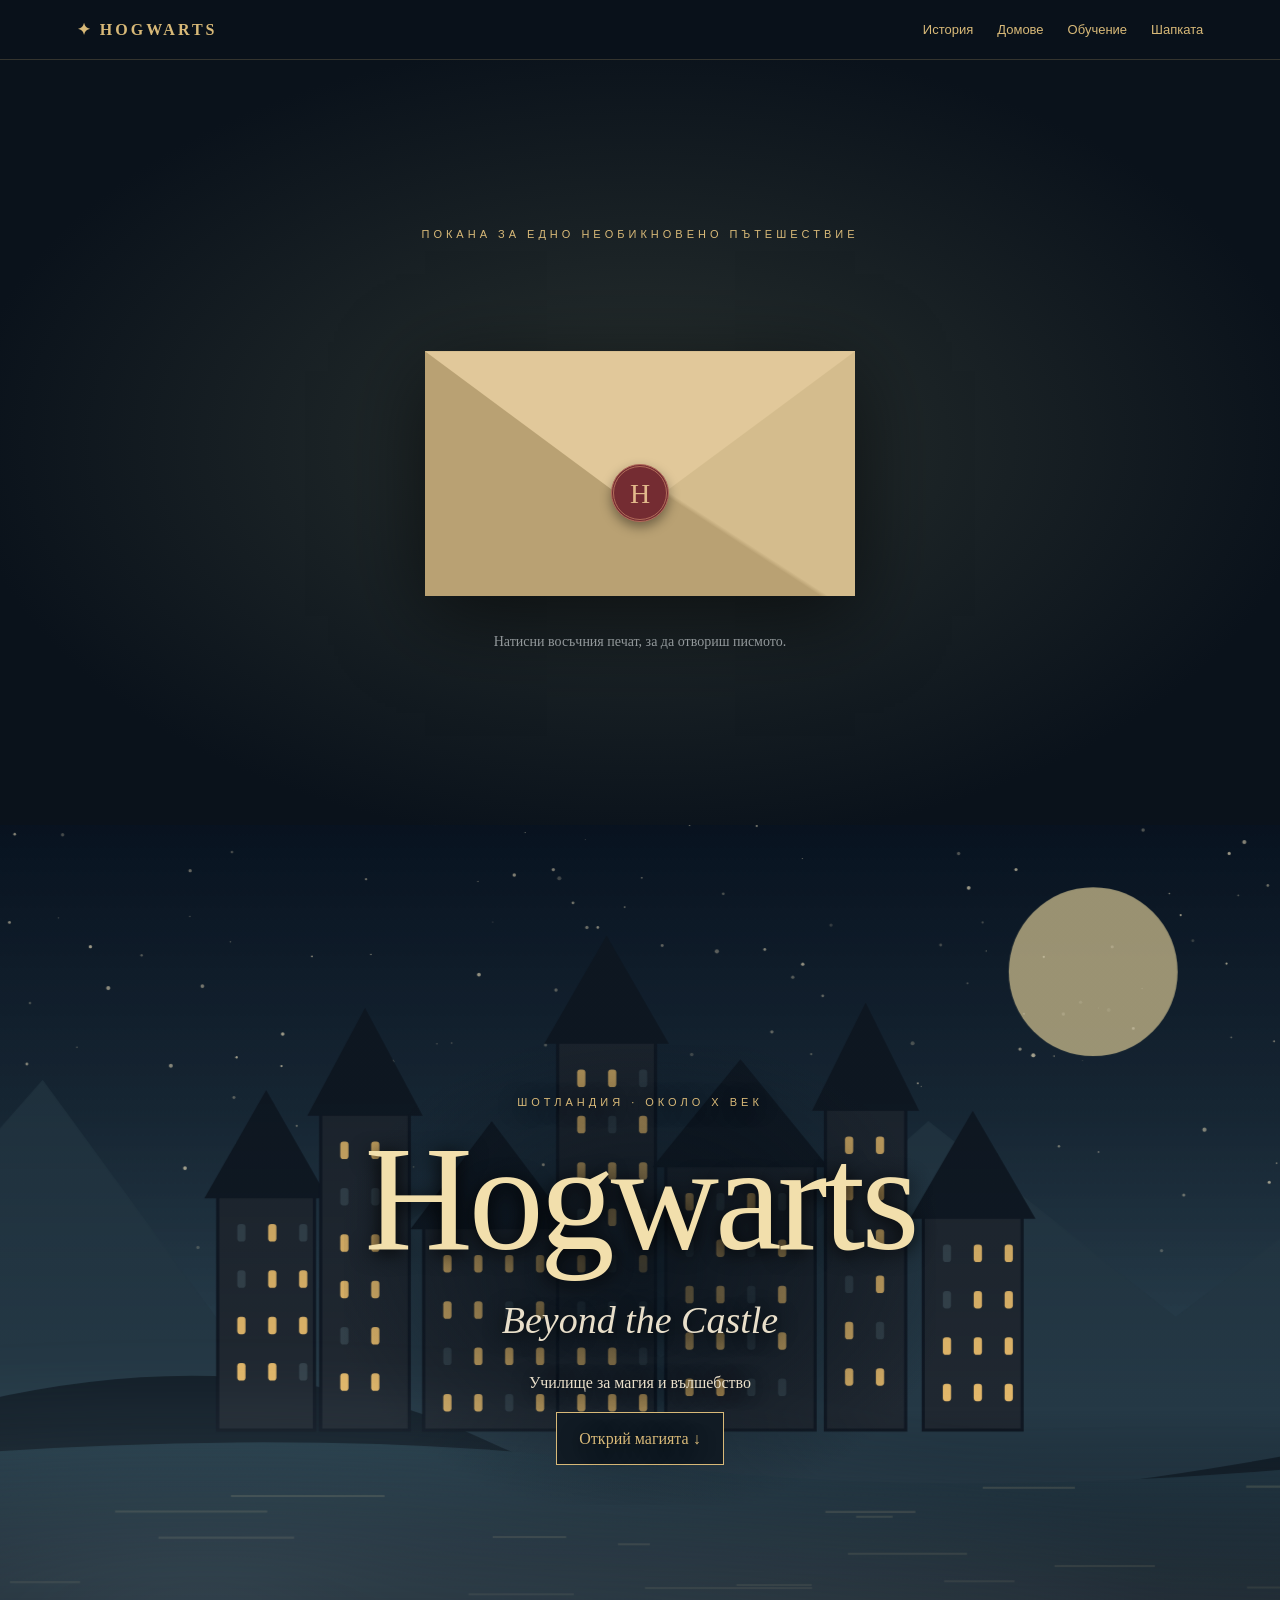
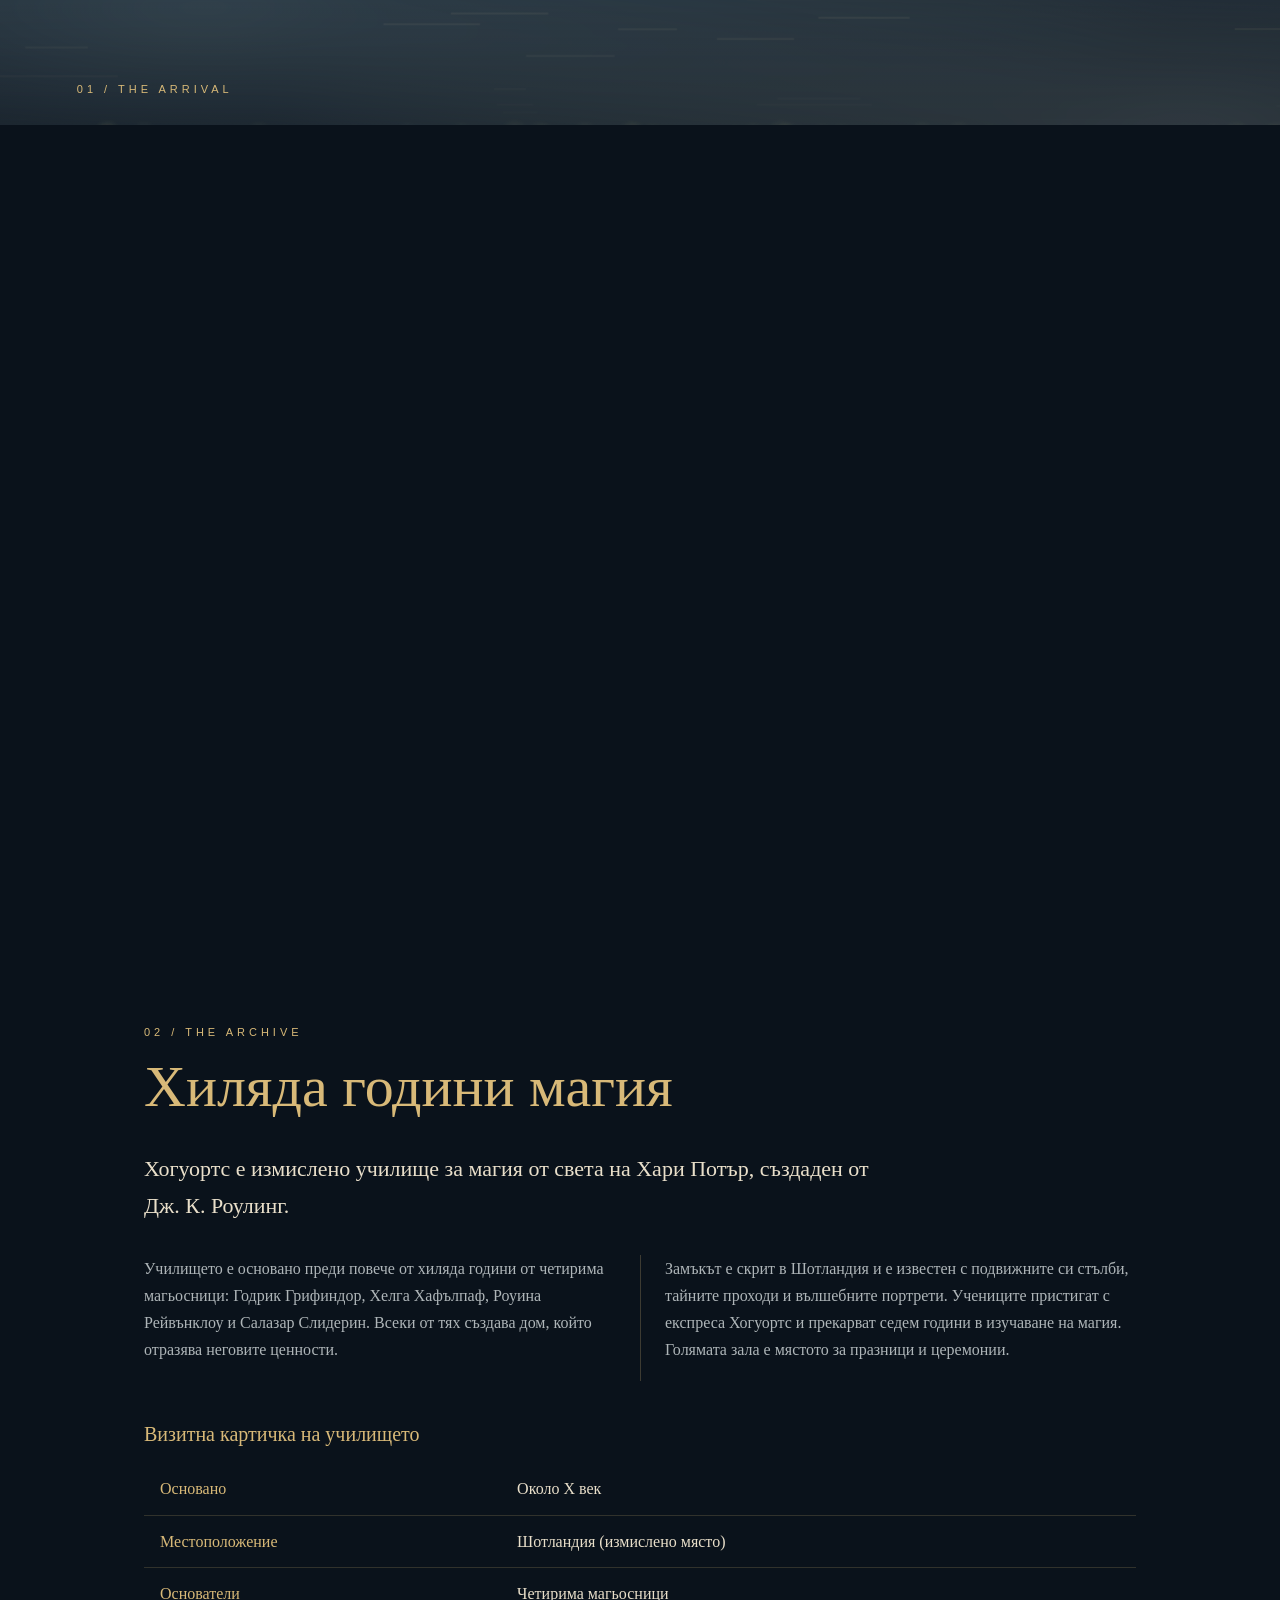
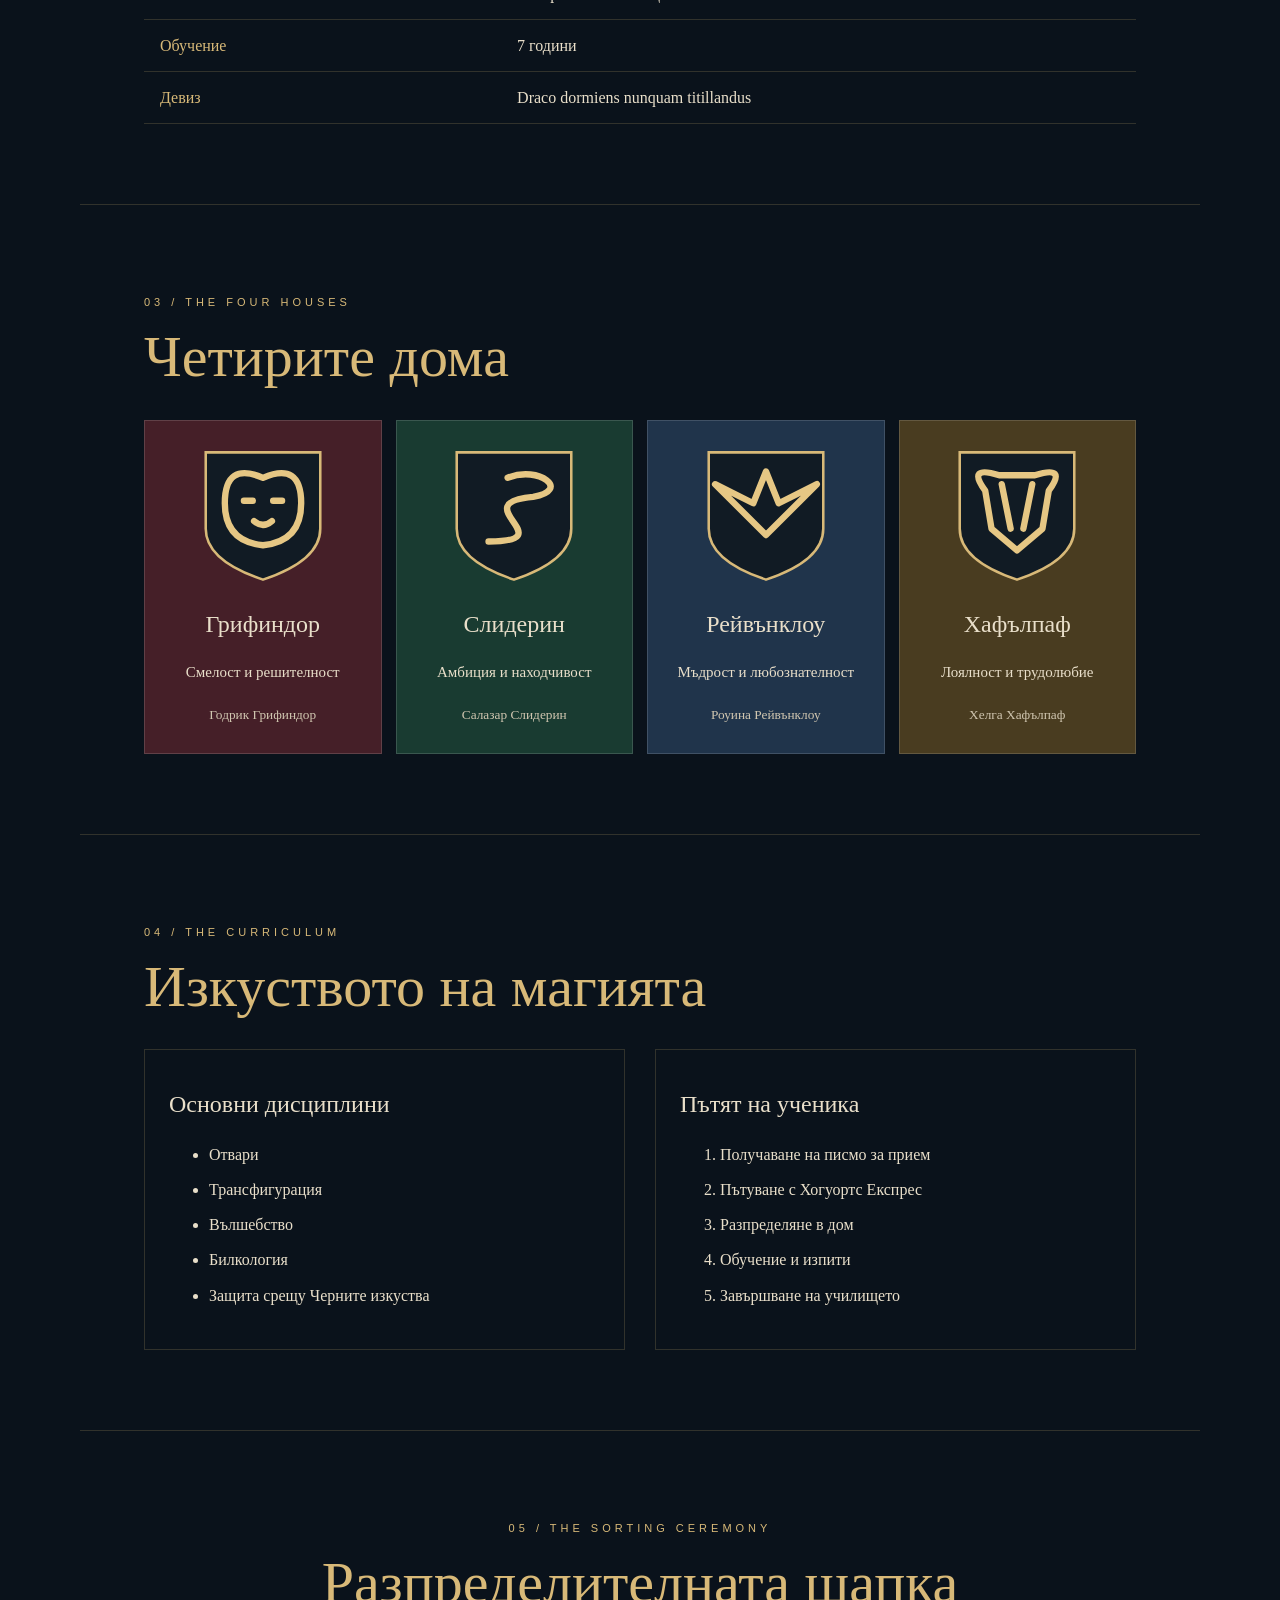
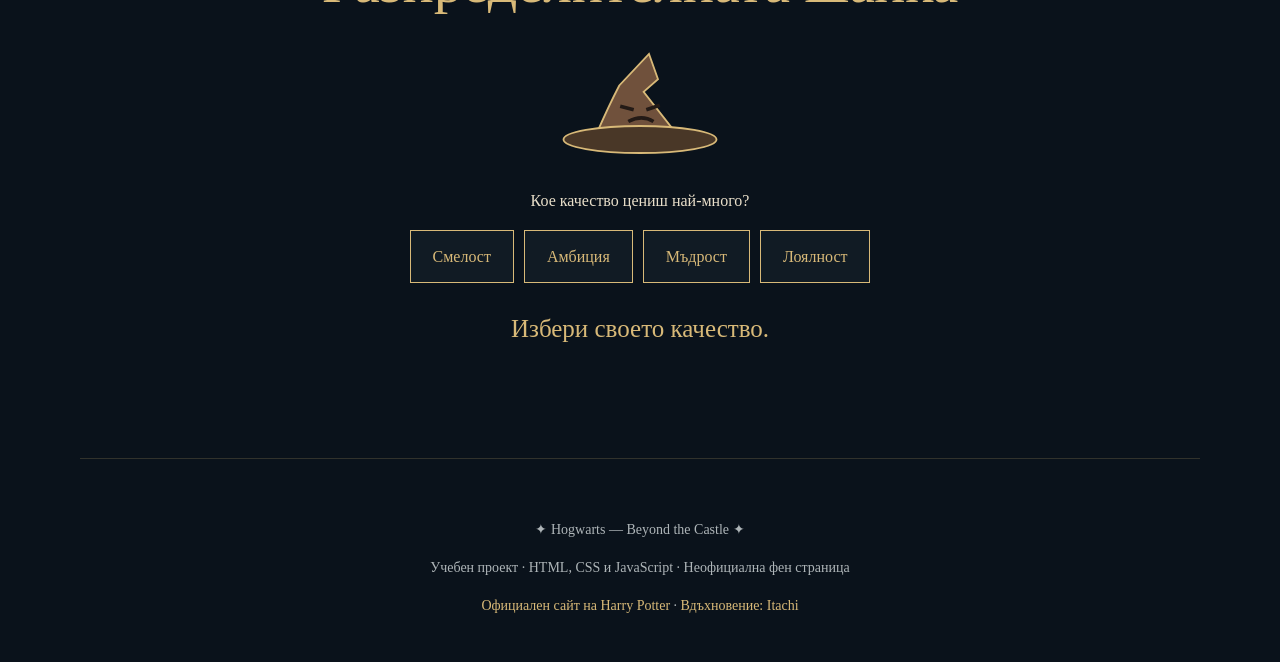
==== index.html @ 431a7584 "Add Hogwarts V2 interactive course website" ====
<!DOCTYPE html>
<html lang="bg">
<head><meta charset="UTF-8"><meta name="viewport" content="width=device-width, initial-scale=1"><title>Hogwarts — Beyond the Castle</title><link rel="stylesheet" href="style.css"></head>
<body>
<div id="progress" aria-hidden="true"></div>
<header><a class="brand" href="#home">✦ HOGWARTS</a><nav><a href="#history">История</a><a href="#houses">Домове</a><a href="#study">Обучение</a><a href="#sorting">Шапката</a></nav></header>
<main>
<section class="invitation" id="invitation"><p class="eyebrow">ПОКАНА ЗА ЕДНО НЕОБИКНОВЕНО ПЪТЕШЕСТВИЕ</p><div class="envelope" id="envelope"><div class="letter" id="letter" inert><h2>Хогуортс</h2><p>Уважаеми бъдещ ученико,</p><p>Имаме удоволствието да Ви поканим да откриете света на магията.</p><a class="button" href="#home">Към замъка ↓</a></div><div class="envelope-front"></div><div class="flap"></div><button class="seal" id="seal" aria-label="Отвори писмото" aria-expanded="false">H</button></div><p id="letter-hint">Натисни восъчния печат, за да отвориш писмото.</p></section>
<section id="home" class="journey"><div class="hero"><img class="castle" src="assets/castle.svg" alt="Илюстрация на магически замък край езеро"><div class="hero-copy"><p class="eyebrow">ШОТЛАНДИЯ · ОКОЛО X ВЕК</p><h1>Hogwarts</h1><p class="subtitle">Beyond the Castle</p><p>Училище за магия и вълшебство</p><a class="button" href="#history">Открий магията ↓</a></div><div class="mist" aria-hidden="true"></div><div id="sparkles" aria-hidden="true"></div><span class="chapter">01 / THE ARRIVAL</span></div></section>
<section class="section" id="history"><p class="eyebrow">02 / THE ARCHIVE</p><h2>Хиляда години магия</h2><p class="intro">Хогуортс е измислено училище за магия от света на Хари Потър, създаден от Дж. К. Роулинг.</p><div class="columns"><p>Училището е основано преди повече от хиляда години от четирима магьосници: Годрик Грифиндор, Хелга Хафълпаф, Роуина Рейвънклоу и Салазар Слидерин. Всеки от тях създава дом, който отразява неговите ценности.</p><p>Замъкът е скрит в Шотландия и е известен с подвижните си стълби, тайните проходи и вълшебните портрети. Учениците пристигат с експреса Хогуортс и прекарват седем години в изучаване на магия. Голямата зала е мястото за празници и церемонии.</p></div><table><caption>Визитна картичка на училището</caption><tbody><tr><th scope="row">Основано</th><td>Около X век</td></tr><tr><th scope="row">Местоположение</th><td>Шотландия (измислено място)</td></tr><tr><th scope="row">Основатели</th><td>Четирима магьосници</td></tr><tr><th scope="row">Обучение</th><td>7 години</td></tr><tr><th scope="row">Девиз</th><td>Draco dormiens nunquam titillandus</td></tr></tbody></table></section>
<section class="section" id="houses"><p class="eyebrow">03 / THE FOUR HOUSES</p><h2>Четирите дома</h2><div class="houses"><article class="house red"><img src="assets/lion.svg" alt="Стилизиран лъв"><h3>Грифиндор</h3><p>Смелост и решителност</p><small>Годрик Грифиндор</small></article><article class="house green"><img src="assets/snake.svg" alt="Стилизирана змия"><h3>Слидерин</h3><p>Амбиция и находчивост</p><small>Салазар Слидерин</small></article><article class="house blue"><img src="assets/eagle.svg" alt="Стилизиран орел"><h3>Рейвънклоу</h3><p>Мъдрост и любознателност</p><small>Роуина Рейвънклоу</small></article><article class="house yellow"><img src="assets/badger.svg" alt="Стилизиран язовец"><h3>Хафълпаф</h3><p>Лоялност и трудолюбие</p><small>Хелга Хафълпаф</small></article></div></section>
<section class="section" id="study"><p class="eyebrow">04 / THE CURRICULUM</p><h2>Изкуството на магията</h2><div class="study"><div><h3>Основни дисциплини</h3><ul><li>Отвари</li><li>Трансфигурация</li><li>Вълшебство</li><li>Билкология</li><li>Защита срещу Черните изкуства</li></ul></div><div><h3>Пътят на ученика</h3><ol><li>Получаване на писмо за прием</li><li>Пътуване с Хогуортс Експрес</li><li>Разпределяне в дом</li><li>Обучение и изпити</li><li>Завършване на училището</li></ol></div></div></section>
<section class="section sorting" id="sorting"><p class="eyebrow">05 / THE SORTING CEREMONY</p><h2>Разпределителната шапка</h2><img src="assets/hat.svg" alt="Магическа шапка"><p>Кое качество цениш най-много?</p><div class="choices"><button data-house="Грифиндор">Смелост</button><button data-house="Слидерин">Амбиция</button><button data-house="Рейвънклоу">Мъдрост</button><button data-house="Хафълпаф">Лоялност</button></div><p id="result" aria-live="polite">Избери своето качество.</p></section>
</main><footer><p>✦ Hogwarts — Beyond the Castle ✦</p><p>Учебен проект · HTML, CSS и JavaScript · Неофициална фен страница</p><a href="https://www.harrypotter.com/" target="_blank" rel="noopener noreferrer">Официален сайт на Harry Potter</a> · <a href="https://github.com/Meghamittal0920/itachi" target="_blank" rel="noopener noreferrer">Вдъхновение: Itachi</a></footer>
<script src="script.js"></script></body></html>
---- style.css ----
:root{--gold:#d8b978;--paper:#e9dfca;--night:#0a121b;--muted:#aeb5b8}
*{box-sizing:border-box}html{scroll-behavior:smooth;scroll-padding-top:100px}body{margin:0;background:var(--night);color:var(--paper);font-family:Georgia,serif;line-height:1.7}
header{position:sticky;top:0;z-index:10;display:flex;justify-content:space-between;align-items:center;padding:16px 6%;background:#0a121bf2;border-bottom:1px solid #d8b97835;gap:16px}a{color:var(--gold);text-decoration:none}a:hover{text-decoration:underline}nav{display:flex;gap:24px;flex-wrap:wrap;font:13px Arial,sans-serif}.brand{letter-spacing:3px;font-weight:bold}#progress{position:fixed;top:0;left:0;height:3px;width:0;background:var(--gold);z-index:20}
.hero{position:sticky;top:0;height:100vh;overflow:hidden;display:grid;place-items:center;text-align:center;background:#101f2d}.castle{position:absolute;width:100%;height:100%;object-fit:cover;transform:scale(1.03);transform-origin:50% 48%;will-change:transform}.hero:after{content:'';position:absolute;inset:0;background:linear-gradient(0deg,#0a121b 0%,transparent 35%,#08111b35 70%);pointer-events:none}.hero-copy{position:relative;z-index:2;text-shadow:0 3px 20px #000;background:radial-gradient(ellipse,#09121bc9,transparent 75%);padding:40px 20px}.eyebrow,.chapter{font:11px Arial,sans-serif;letter-spacing:4px;color:var(--gold)}h1{font-size:clamp(54px,13vw,150px);line-height:1;margin:15px 0;color:#f2dfac;font-weight:400;letter-spacing:-4px}.subtitle{font-size:clamp(22px,4vw,38px);font-style:italic;margin:0}.button,button{display:inline-block;border:1px solid var(--gold);background:#111b24;color:var(--gold);padding:12px 22px;cursor:pointer;font:inherit;transition:background .25s,transform .25s}.button:hover,button:hover{background:var(--gold);color:var(--night);transform:translateY(-2px);text-decoration:none}.chapter{position:absolute;bottom:30px;left:6%;z-index:2}
.section{max-width:1120px;margin:auto;padding:80px 5%;border-bottom:1px solid #d8b97830}h2{font-size:clamp(32px,5vw,58px);font-weight:400;color:var(--gold);line-height:1.2;margin:14px 0 28px}h3{font-weight:400;font-size:24px;margin:10px 0}.intro{font-size:22px;max-width:760px;margin-bottom:30px}.columns{column-count:2;column-gap:50px;column-rule:1px solid #d8b97840;color:var(--muted)}.columns p{margin:0 0 18px}table{width:100%;border-collapse:collapse;margin-top:36px;text-align:left}caption{text-align:left;color:var(--gold);font-size:20px;margin-bottom:12px}th,td{padding:12px 16px;border-bottom:1px solid #d8b97830}th{color:var(--gold);width:36%;font-weight:normal}.houses{display:grid;grid-template-columns:repeat(4,1fr);gap:14px}.house{border:1px solid #ffffff25;padding:25px 12px;text-align:center;transition:transform .3s}.house:hover{transform:translateY(-8px)}.house img{width:100%;max-width:130px;height:140px}.house p{font-size:15px}.house small{color:#d0c6b0}.red{background:#451f28}.green{background:#193b31}.blue{background:#20344b}.yellow{background:#493c20}.study{display:grid;grid-template-columns:1fr 1fr;gap:30px}.study>div{border:1px solid #d8b97830;padding:24px}.study li{margin:8px 0}.sorting{text-align:center}.sorting img{width:180px}.choices{display:flex;justify-content:center;gap:10px;flex-wrap:wrap}#result{font-size:25px;color:var(--gold);min-height:45px}footer{text-align:center;padding:45px 15px;font-size:14px;color:var(--muted)}
/* Писмо за прием */
.invitation{min-height:85vh;display:flex;flex-direction:column;align-items:center;justify-content:center;text-align:center;padding:35px 12px;background:radial-gradient(ellipse at center,#29312f,#0a121b 75%)}
.envelope{position:relative;width:min(430px,88vw);height:245px;margin:100px auto 20px;background:#bca477;perspective:900px;box-shadow:0 20px 80px #0009;transition:margin .8s}
.letter{position:absolute;inset:8px 15px;background:#f0e0b9;color:#382b20;padding:12px;transition:transform .9s .35s;z-index:1;line-height:1.3;border:1px solid #a68c56}.letter h2{font-size:30px;color:#654c2e;margin:5px}.letter .button{padding:5px 12px;font-size:14px}.envelope-front{position:absolute;inset:0;background:linear-gradient(33deg,#b9a173 49%,transparent 50%),linear-gradient(-33deg,#d4bc8d 49%,transparent 50%);z-index:2;pointer-events:none}.flap{position:absolute;inset:0;background:#e1c89a;clip-path:polygon(0 0,100% 0,50% 65%);transform-origin:top;transition:transform .7s;z-index:3;pointer-events:none}.seal{position:absolute;left:50%;top:58%;transform:translate(-50%,-50%);border-radius:50%;width:58px;height:58px;padding:0;background:#742c32;color:#e2b98b;border:3px double #b16b59;font-size:28px;z-index:4;box-shadow:0 5px 12px #0006}.seal:hover{transform:translate(-50%,-50%) scale(1.1);background:#913e43;color:#fff}.envelope.open{margin-top:240px}.open .flap{transform:rotateX(180deg);z-index:0}.open .letter{transform:translateY(-205px);z-index:3}.open .seal{opacity:0;pointer-events:none}.invitation>p:last-child{color:var(--muted);font-size:14px}
/* Скролиране и магически ефекти */
.journey{height:190vh;position:relative}.mist{position:absolute;inset:45% -35% -15%;background:radial-gradient(ellipse at 30% 60%,#a6c5d040,transparent 45%),radial-gradient(ellipse at 75% 80%,#d1e4e233,transparent 40%);filter:blur(28px);animation:mist 12s ease-in-out infinite alternate;pointer-events:none;z-index:1}@keyframes mist{to{transform:translateX(15%)}}#sparkles{position:absolute;inset:0;pointer-events:none;z-index:1}.spark{position:absolute;bottom:-10px;background:#ffe0a1;border-radius:50%;box-shadow:0 0 12px #ffdc86;animation:rise linear infinite}@keyframes rise{0%{transform:translateY(0);opacity:0}15%{opacity:.9}85%{opacity:.5}100%{transform:translate(45px,-105vh);opacity:0}}
@media(max-width:700px){header{flex-direction:column;gap:5px}nav{gap:12px}.houses{grid-template-columns:repeat(2,1fr)}.columns{column-count:1}.study{grid-template-columns:1fr}.section{padding:55px 5%}}
@media(prefers-reduced-motion:reduce){html{scroll-behavior:auto}*{transition:none!important}.castle{transform:none!important}.journey{height:auto}.hero{position:relative}.mist,.spark{animation:none}.spark{display:none}}
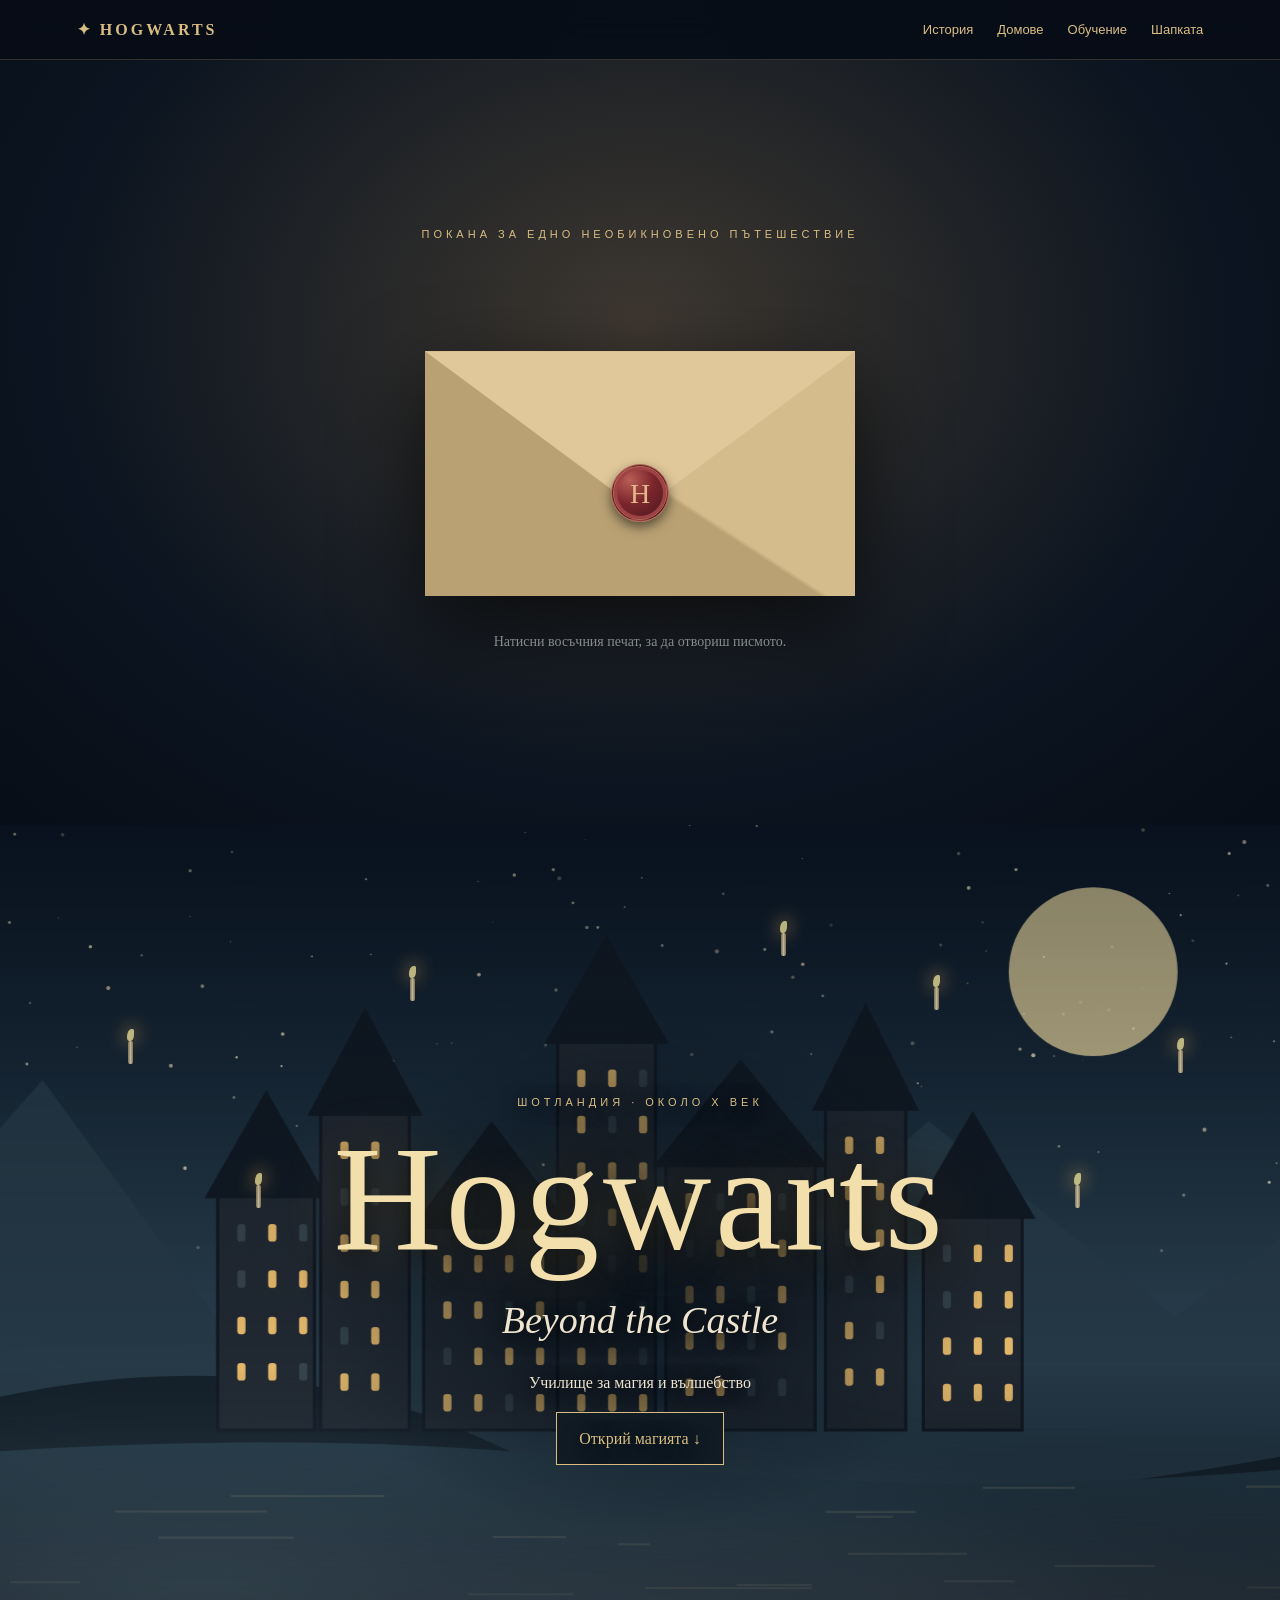
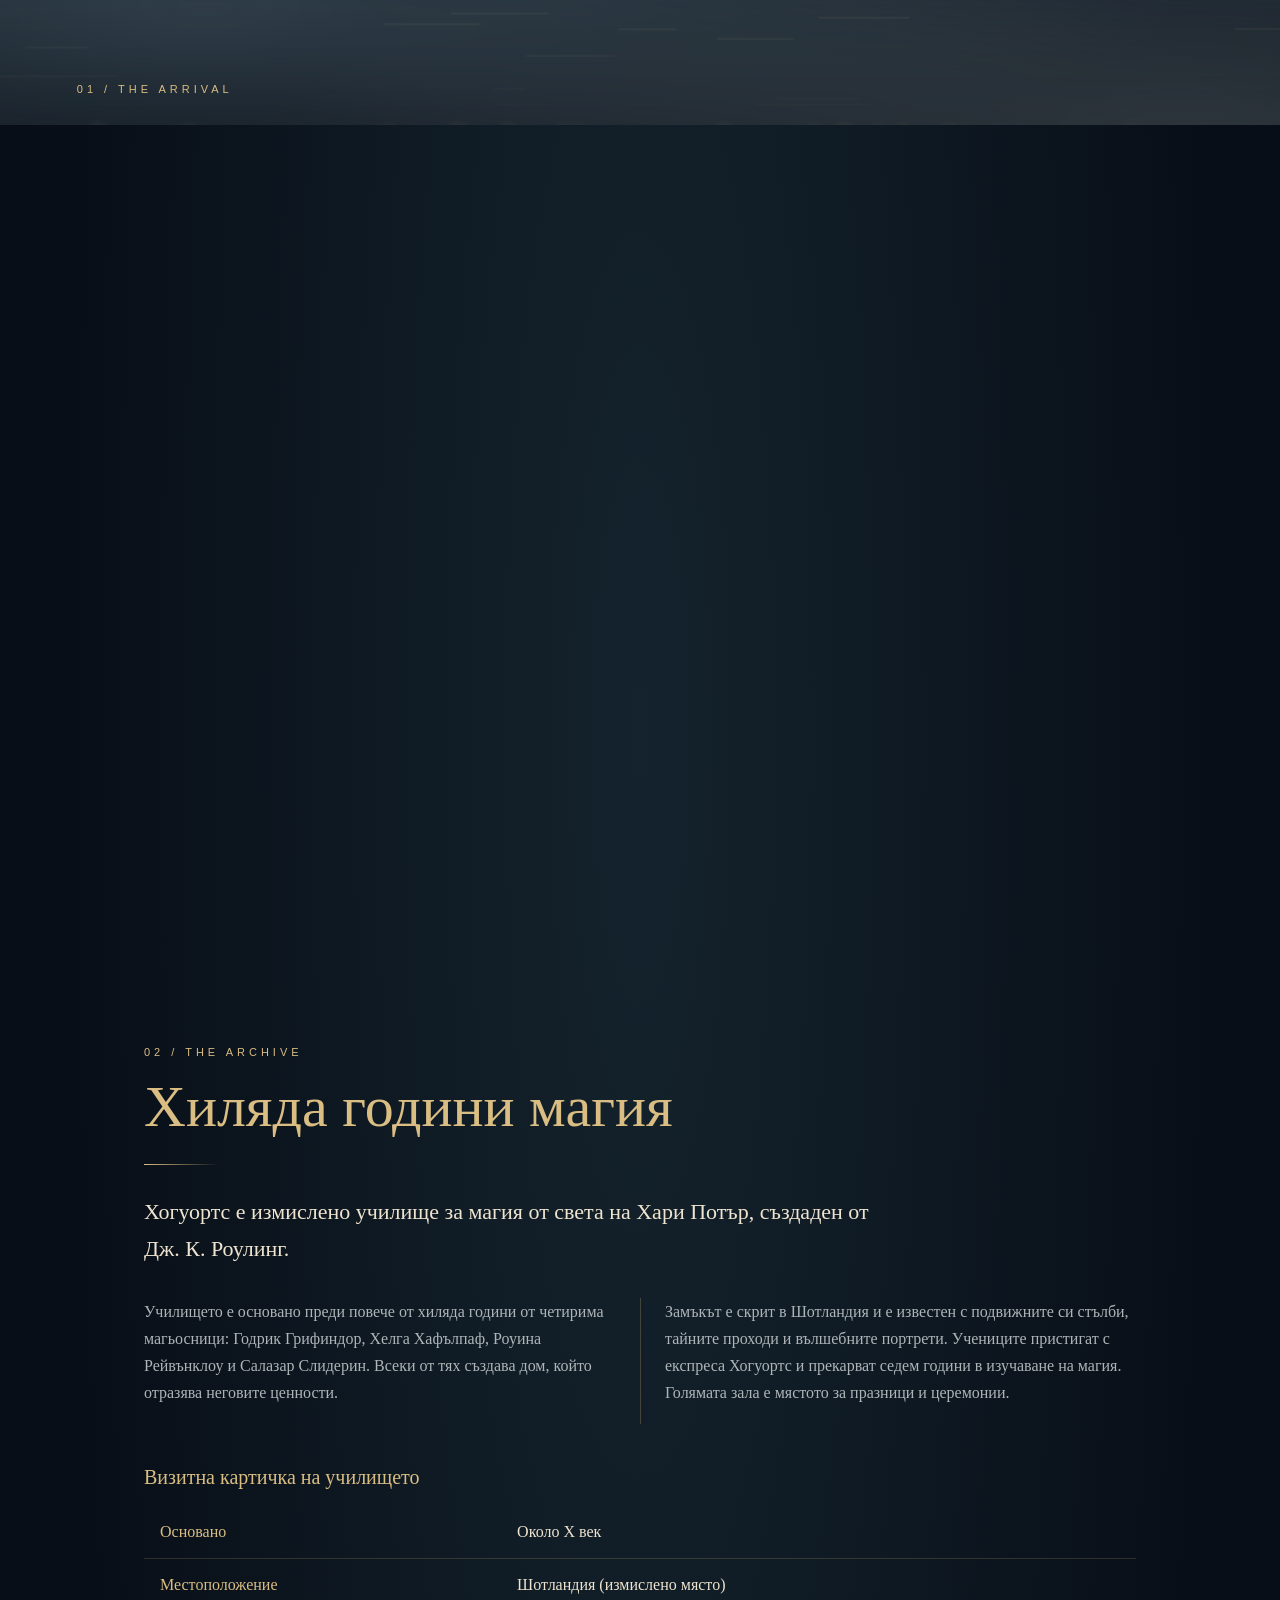
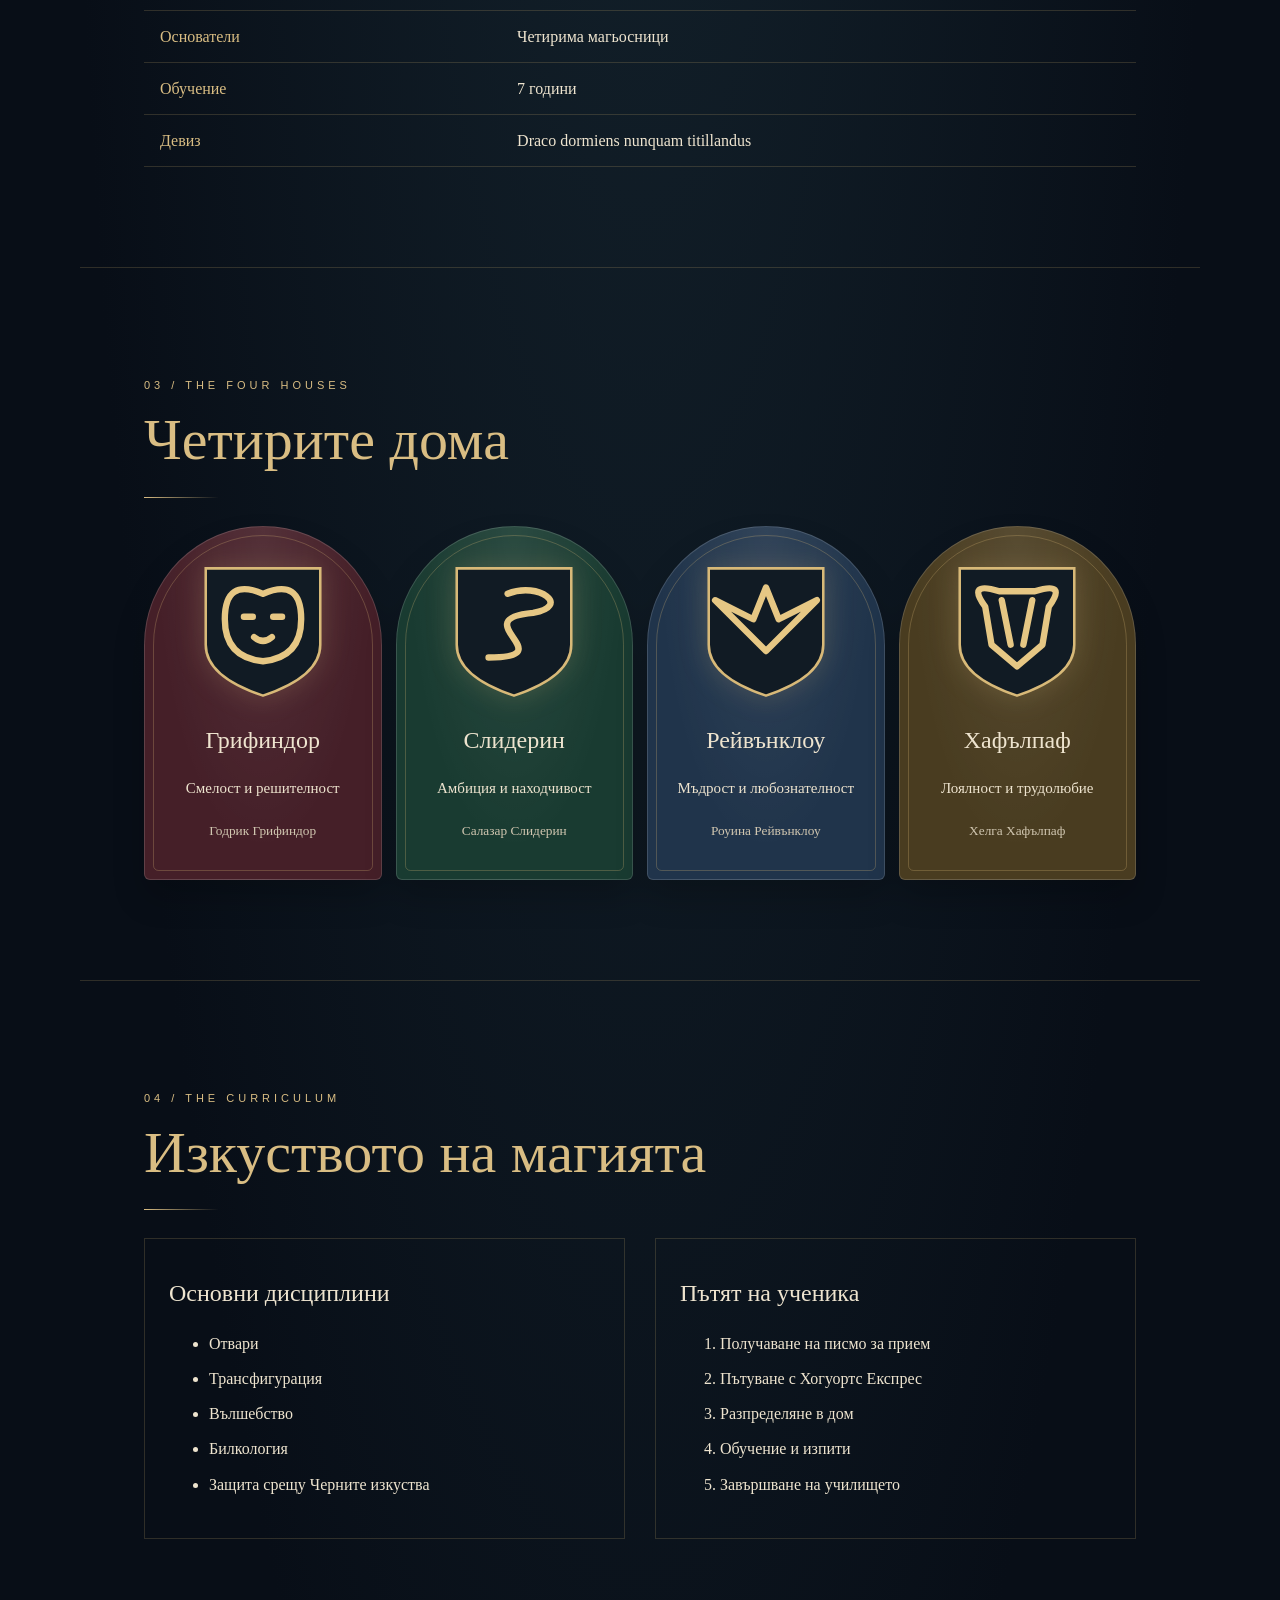
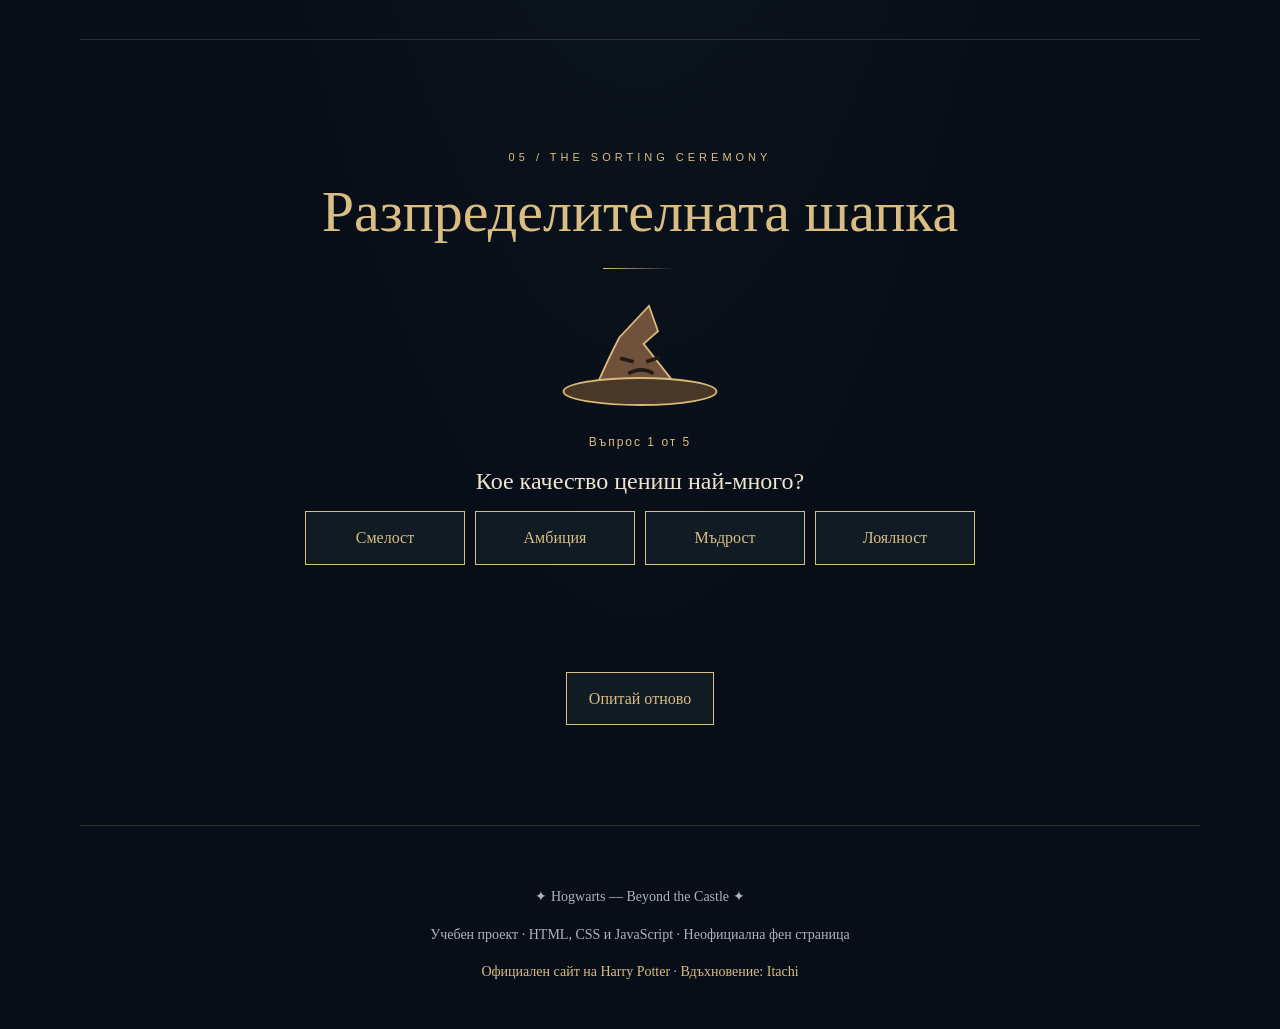
==== commit 832ac325: "Add cinematic styling, magic effects and five-question sorting quiz" ====
--- a/index.html
+++ b/index.html
@@ -2,14 +2,14 @@
 <html lang="bg">
 <head><meta charset="UTF-8"><meta name="viewport" content="width=device-width, initial-scale=1"><title>Hogwarts — Beyond the Castle</title><link rel="stylesheet" href="style.css"></head>
 <body>
-<div id="progress" aria-hidden="true"></div>
+<div class="wand" id="wand" aria-hidden="true"></div><div id="progress" aria-hidden="true"></div>
 <header><a class="brand" href="#home">✦ HOGWARTS</a><nav><a href="#history">История</a><a href="#houses">Домове</a><a href="#study">Обучение</a><a href="#sorting">Шапката</a></nav></header>
 <main>
 <section class="invitation" id="invitation"><p class="eyebrow">ПОКАНА ЗА ЕДНО НЕОБИКНОВЕНО ПЪТЕШЕСТВИЕ</p><div class="envelope" id="envelope"><div class="letter" id="letter" inert><h2>Хогуортс</h2><p>Уважаеми бъдещ ученико,</p><p>Имаме удоволствието да Ви поканим да откриете света на магията.</p><a class="button" href="#home">Към замъка ↓</a></div><div class="envelope-front"></div><div class="flap"></div><button class="seal" id="seal" aria-label="Отвори писмото" aria-expanded="false">H</button></div><p id="letter-hint">Натисни восъчния печат, за да отвориш писмото.</p></section>
-<section id="home" class="journey"><div class="hero"><img class="castle" src="assets/castle.svg" alt="Илюстрация на магически замък край езеро"><div class="hero-copy"><p class="eyebrow">ШОТЛАНДИЯ · ОКОЛО X ВЕК</p><h1>Hogwarts</h1><p class="subtitle">Beyond the Castle</p><p>Училище за магия и вълшебство</p><a class="button" href="#history">Открий магията ↓</a></div><div class="mist" aria-hidden="true"></div><div id="sparkles" aria-hidden="true"></div><span class="chapter">01 / THE ARRIVAL</span></div></section>
+<section id="home" class="journey"><div class="hero"><img class="castle" src="assets/castle.svg" alt="Илюстрация на магически замък край езеро"><div class="hero-copy"><p class="eyebrow">ШОТЛАНДИЯ · ОКОЛО X ВЕК</p><h1>Hogwarts</h1><p class="subtitle">Beyond the Castle</p><p>Училище за магия и вълшебство</p><a class="button" href="#history">Открий магията ↓</a></div><div class="mist" aria-hidden="true"></div><div id="sparkles" aria-hidden="true"></div><div class="candles" aria-hidden="true"><i></i><i></i><i></i><i></i><i></i><i></i><i></i></div><span class="chapter">01 / THE ARRIVAL</span></div></section>
 <section class="section" id="history"><p class="eyebrow">02 / THE ARCHIVE</p><h2>Хиляда години магия</h2><p class="intro">Хогуортс е измислено училище за магия от света на Хари Потър, създаден от Дж. К. Роулинг.</p><div class="columns"><p>Училището е основано преди повече от хиляда години от четирима магьосници: Годрик Грифиндор, Хелга Хафълпаф, Роуина Рейвънклоу и Салазар Слидерин. Всеки от тях създава дом, който отразява неговите ценности.</p><p>Замъкът е скрит в Шотландия и е известен с подвижните си стълби, тайните проходи и вълшебните портрети. Учениците пристигат с експреса Хогуортс и прекарват седем години в изучаване на магия. Голямата зала е мястото за празници и церемонии.</p></div><table><caption>Визитна картичка на училището</caption><tbody><tr><th scope="row">Основано</th><td>Около X век</td></tr><tr><th scope="row">Местоположение</th><td>Шотландия (измислено място)</td></tr><tr><th scope="row">Основатели</th><td>Четирима магьосници</td></tr><tr><th scope="row">Обучение</th><td>7 години</td></tr><tr><th scope="row">Девиз</th><td>Draco dormiens nunquam titillandus</td></tr></tbody></table></section>
 <section class="section" id="houses"><p class="eyebrow">03 / THE FOUR HOUSES</p><h2>Четирите дома</h2><div class="houses"><article class="house red"><img src="assets/lion.svg" alt="Стилизиран лъв"><h3>Грифиндор</h3><p>Смелост и решителност</p><small>Годрик Грифиндор</small></article><article class="house green"><img src="assets/snake.svg" alt="Стилизирана змия"><h3>Слидерин</h3><p>Амбиция и находчивост</p><small>Салазар Слидерин</small></article><article class="house blue"><img src="assets/eagle.svg" alt="Стилизиран орел"><h3>Рейвънклоу</h3><p>Мъдрост и любознателност</p><small>Роуина Рейвънклоу</small></article><article class="house yellow"><img src="assets/badger.svg" alt="Стилизиран язовец"><h3>Хафълпаф</h3><p>Лоялност и трудолюбие</p><small>Хелга Хафълпаф</small></article></div></section>
 <section class="section" id="study"><p class="eyebrow">04 / THE CURRICULUM</p><h2>Изкуството на магията</h2><div class="study"><div><h3>Основни дисциплини</h3><ul><li>Отвари</li><li>Трансфигурация</li><li>Вълшебство</li><li>Билкология</li><li>Защита срещу Черните изкуства</li></ul></div><div><h3>Пътят на ученика</h3><ol><li>Получаване на писмо за прием</li><li>Пътуване с Хогуортс Експрес</li><li>Разпределяне в дом</li><li>Обучение и изпити</li><li>Завършване на училището</li></ol></div></div></section>
-<section class="section sorting" id="sorting"><p class="eyebrow">05 / THE SORTING CEREMONY</p><h2>Разпределителната шапка</h2><img src="assets/hat.svg" alt="Магическа шапка"><p>Кое качество цениш най-много?</p><div class="choices"><button data-house="Грифиндор">Смелост</button><button data-house="Слидерин">Амбиция</button><button data-house="Рейвънклоу">Мъдрост</button><button data-house="Хафълпаф">Лоялност</button></div><p id="result" aria-live="polite">Избери своето качество.</p></section>
+<section class="section sorting" id="sorting"><p class="eyebrow">05 / THE SORTING CEREMONY</p><h2>Разпределителната шапка</h2><img src="assets/hat.svg" alt="Магическа шапка"><p id="quiz-step">Въпрос 1 от 5</p><h3 id="quiz-question">Кое качество цениш най-много?</h3><div class="choices" id="quiz-choices"></div><p id="result" aria-live="polite"></p><button id="quiz-reset" hidden>Опитай отново</button><noscript><p>За теста е необходимо да включите JavaScript.</p></noscript></section>
 </main><footer><p>✦ Hogwarts — Beyond the Castle ✦</p><p>Учебен проект · HTML, CSS и JavaScript · Неофициална фен страница</p><a href="https://www.harrypotter.com/" target="_blank" rel="noopener noreferrer">Официален сайт на Harry Potter</a> · <a href="https://github.com/Meghamittal0920/itachi" target="_blank" rel="noopener noreferrer">Вдъхновение: Itachi</a></footer>
 <script src="script.js"></script></body></html>
--- a/style.css
+++ b/style.css
@@ -10,4 +10,37 @@
 /* Скролиране и магически ефекти */
 .journey{height:190vh;position:relative}.mist{position:absolute;inset:45% -35% -15%;background:radial-gradient(ellipse at 30% 60%,#a6c5d040,transparent 45%),radial-gradient(ellipse at 75% 80%,#d1e4e233,transparent 40%);filter:blur(28px);animation:mist 12s ease-in-out infinite alternate;pointer-events:none;z-index:1}@keyframes mist{to{transform:translateX(15%)}}#sparkles{position:absolute;inset:0;pointer-events:none;z-index:1}.spark{position:absolute;bottom:-10px;background:#ffe0a1;border-radius:50%;box-shadow:0 0 12px #ffdc86;animation:rise linear infinite}@keyframes rise{0%{transform:translateY(0);opacity:0}15%{opacity:.9}85%{opacity:.5}100%{transform:translate(45px,-105vh);opacity:0}}
 @media(max-width:700px){header{flex-direction:column;gap:5px}nav{gap:12px}.houses{grid-template-columns:repeat(2,1fr)}.columns{column-count:1}.study{grid-template-columns:1fr}.section{padding:55px 5%}}
-@media(prefers-reduced-motion:reduce){html{scroll-behavior:auto}*{transition:none!important}.castle{transform:none!important}.journey{height:auto}.hero{position:relative}.mist,.spark{animation:none}.spark{display:none}}+@media(prefers-reduced-motion:reduce){html{scroll-behavior:auto}*{transition:none!important}.castle{transform:none!important}.journey{height:auto}.hero{position:relative}.mist,.spark{animation:none}.spark{display:none}}
+/* V3 — cinematic layers */
+:root{--gold:#d9bd83;--night:#080e17;--paper:#eee4cf}
+body{background:radial-gradient(ellipse at 50% 40%,#14232d 0%,#080e17 64%);color:var(--paper)}
+header{backdrop-filter:blur(14px);background:#080e17d9}
+h1,h2{font-family:Georgia,'Times New Roman',serif;text-wrap:balance}
+h1{letter-spacing:.025em;text-shadow:0 0 60px #d8b97850,0 8px 32px #000}
+.hero-copy{background:radial-gradient(ellipse,#081019d9,transparent 73%);padding:60px 30px}
+.hero:after{background:linear-gradient(0deg,#080e17 0%,transparent 40%,#080e1755 100%)}
+.section{position:relative;padding-top:100px;padding-bottom:100px}
+.section h2:after{content:'';display:block;width:75px;height:1px;background:linear-gradient(90deg,var(--gold),transparent);margin-top:22px}
+.section.sorting h2:after{margin-inline:auto}
+.house{position:relative;overflow:hidden;border-radius:120px 120px 6px 6px;padding:35px 12px;background-image:radial-gradient(ellipse at top,#ffffff14,transparent 65%);box-shadow:0 18px 32px #0003}
+.house img{filter:drop-shadow(0 0 14px #d8b97835)}
+.house:after{content:'';position:absolute;inset:8px;border:1px solid #d8b97845;border-radius:inherit;pointer-events:none}
+.invitation{background:radial-gradient(ellipse at 50% 35%,#3e3830,#0b1420 65%,#080e17)}
+.envelope{background:repeating-linear-gradient(35deg,#c0a779 0 2px,#c7b087 2px 4px);box-shadow:0 30px 85px #000a}
+.letter{background:radial-gradient(ellipse,#f5e8c8 30%,#c4a36c);border:4px double #947448}
+.seal{background:radial-gradient(circle at 30% 25%,#b95e55,#7b252c 45%,#46171e);box-shadow:0 5px 12px #0008,inset 0 0 0 3px #9f4243}
+.candles{position:absolute;inset:0;z-index:1;pointer-events:none}
+.candles i{position:absolute;width:5px;height:23px;background:linear-gradient(90deg,#9a8a68,#fff1c7,#a98d60);border-radius:2px;opacity:.72;animation:float 5s ease-in-out infinite alternate}
+.candles i:before{content:'';position:absolute;width:7px;height:12px;left:-1px;top:-12px;border-radius:80% 20% 60% 40%;background:#fff0a1;box-shadow:0 0 16px 5px #ffbf6755;animation:flicker 1.4s infinite alternate}
+.candles i:nth-child(1){left:10%;top:24%}.candles i:nth-child(2){left:20%;top:40%;animation-delay:-3s}.candles i:nth-child(3){left:32%;top:17%;animation-delay:-2s}.candles i:nth-child(4){left:73%;top:18%;animation-delay:-1s}.candles i:nth-child(5){left:84%;top:40%;animation-delay:-4s}.candles i:nth-child(6){left:92%;top:25%;animation-delay:-2s}.candles i:nth-child(7){left:61%;top:12%;animation-delay:-3s}
+@keyframes float{to{transform:translateY(-18px) rotate(5deg)}}@keyframes flicker{to{transform:scale(.7,1.2);opacity:.7}}
+.wand{position:fixed;pointer-events:none;z-index:25;width:45px;height:4px;border-radius:80%;background:linear-gradient(90deg,#705239,#e4c08b,#fff4bd);transform:translate(-43px,0) rotate(-35deg);transform-origin:right center;opacity:0}
+.wand:after{content:'';position:absolute;right:-2px;top:-2px;width:7px;height:7px;border-radius:50%;background:#fff7d3;box-shadow:0 0 18px 5px #e9b64a88}
+.trail{position:fixed;pointer-events:none;z-index:24;width:4px;height:4px;border-radius:50%;background:#fbe2a0;box-shadow:0 0 8px #ffdb89;animation:vanish .65s ease-out forwards}
+@keyframes vanish{to{opacity:0;transform:translateY(15px) scale(.1)}}
+.reveal-ready .section:not(.visible){opacity:0;transform:translateY(28px)}
+.reveal-ready .section{transition:opacity .8s,transform .8s}
+#quiz-step{color:var(--gold);font:12px Arial,sans-serif;letter-spacing:2px}
+#quiz-choices button{min-width:160px}#quiz-reset{margin-top:12px}
+@media(max-width:700px){.section{padding-top:65px;padding-bottom:65px}.hero-copy{padding:30px 12px}.candles i:nth-child(even){display:none}}
+@media(prefers-reduced-motion:reduce){.candles i,.candles i:before{animation:none}.wand,.trail{display:none}.reveal-ready .section:not(.visible){opacity:1;transform:none}}
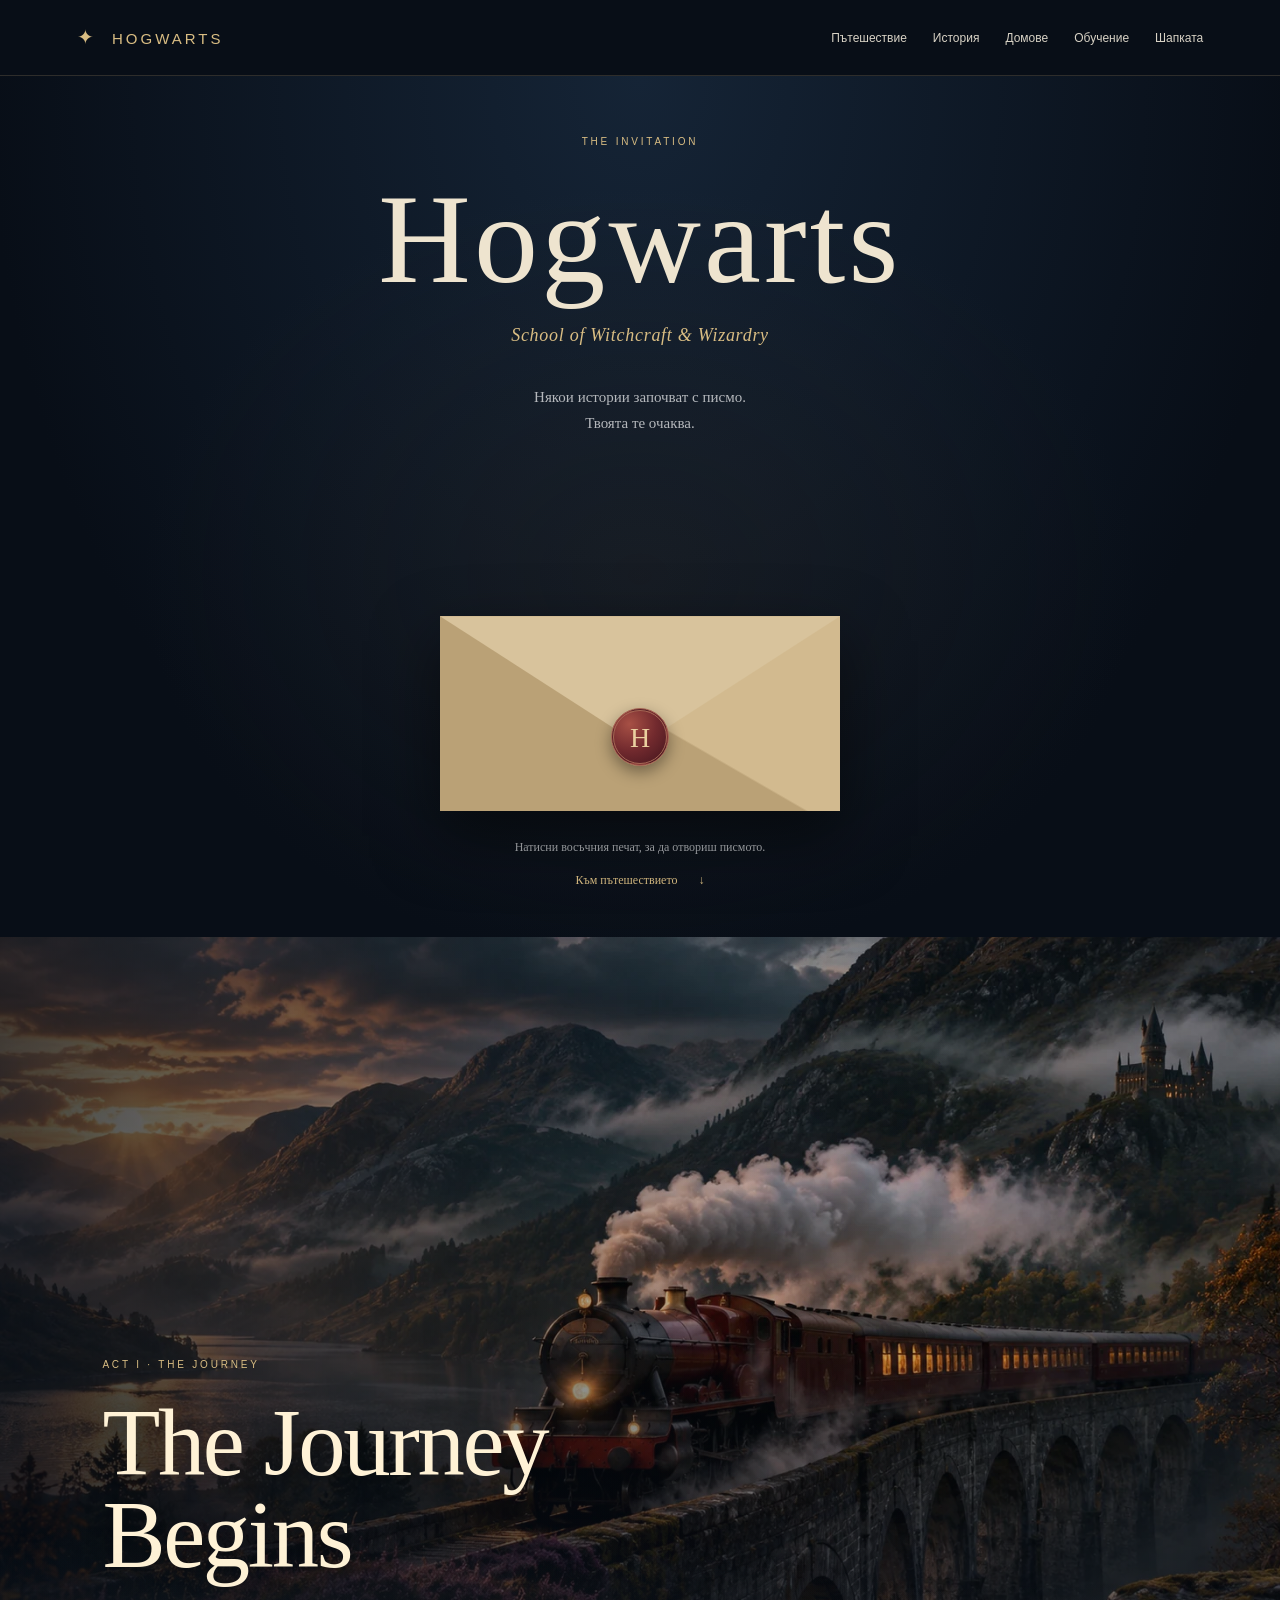
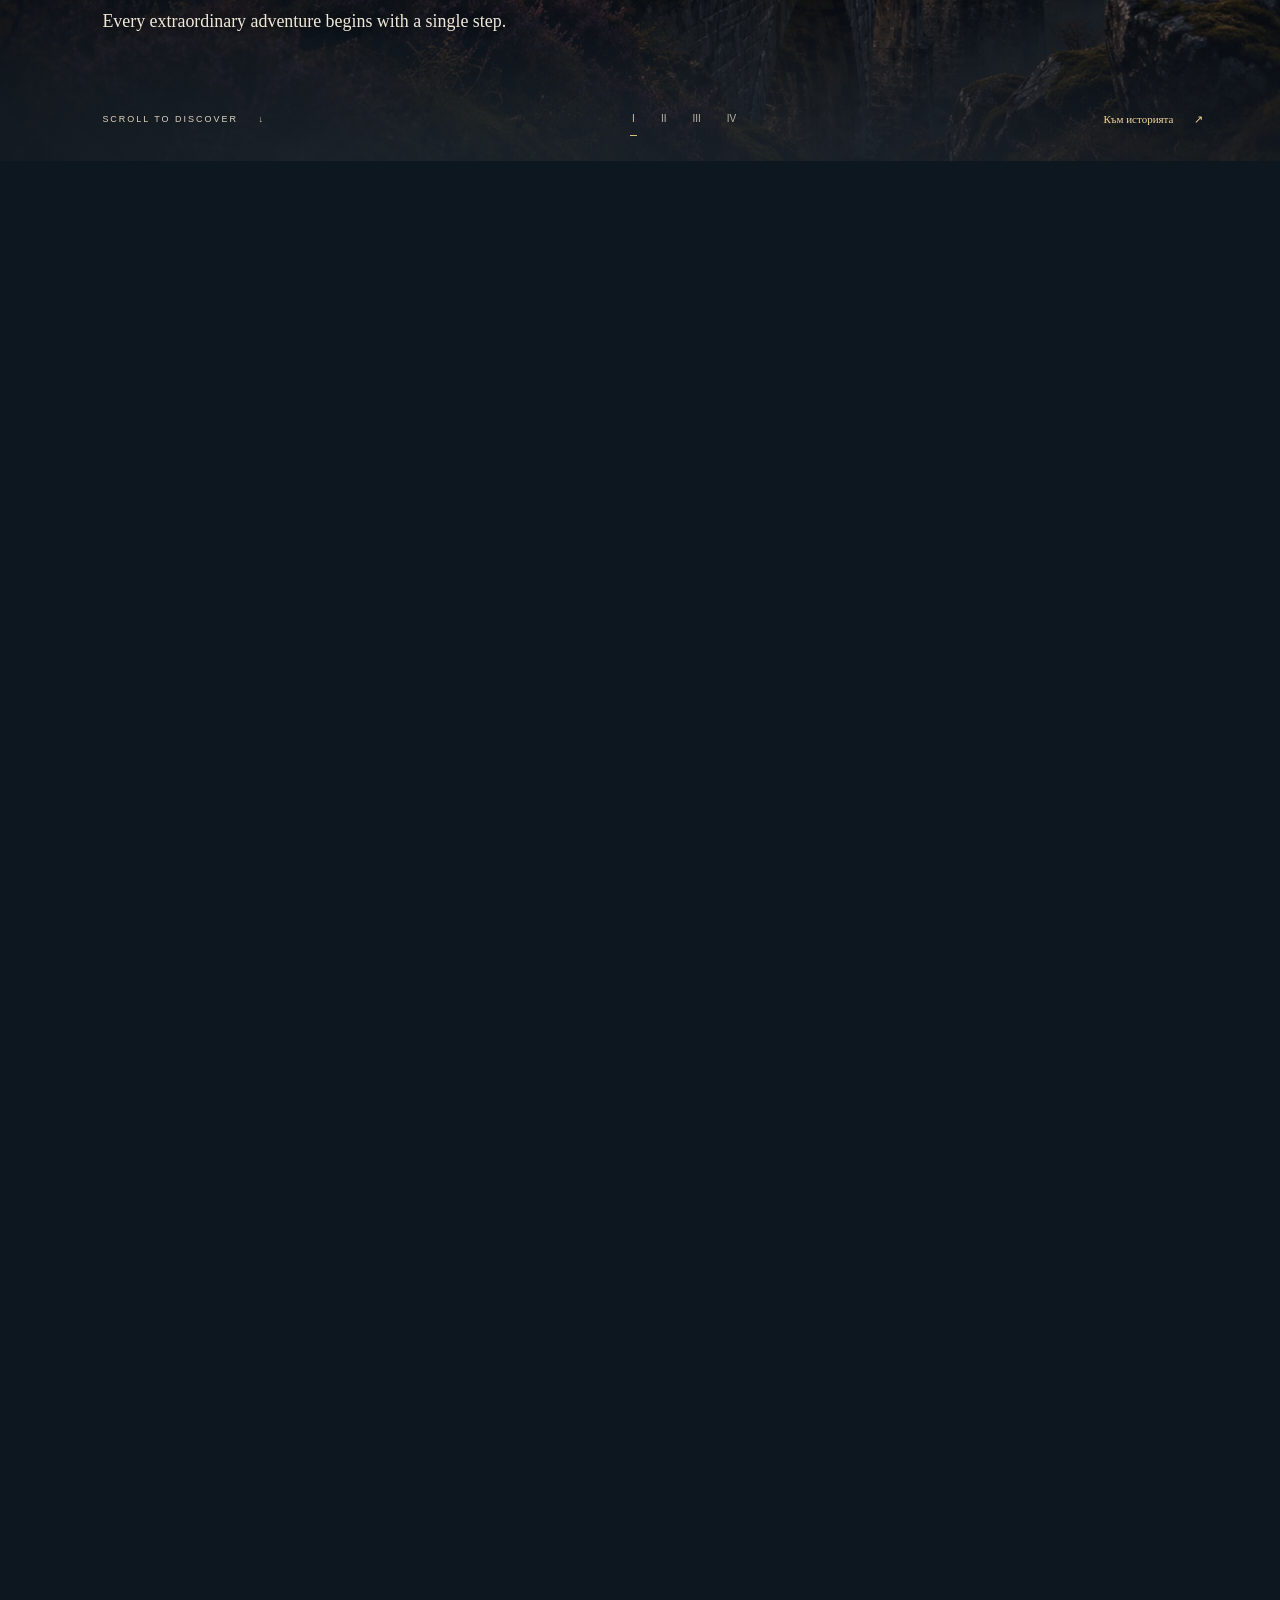
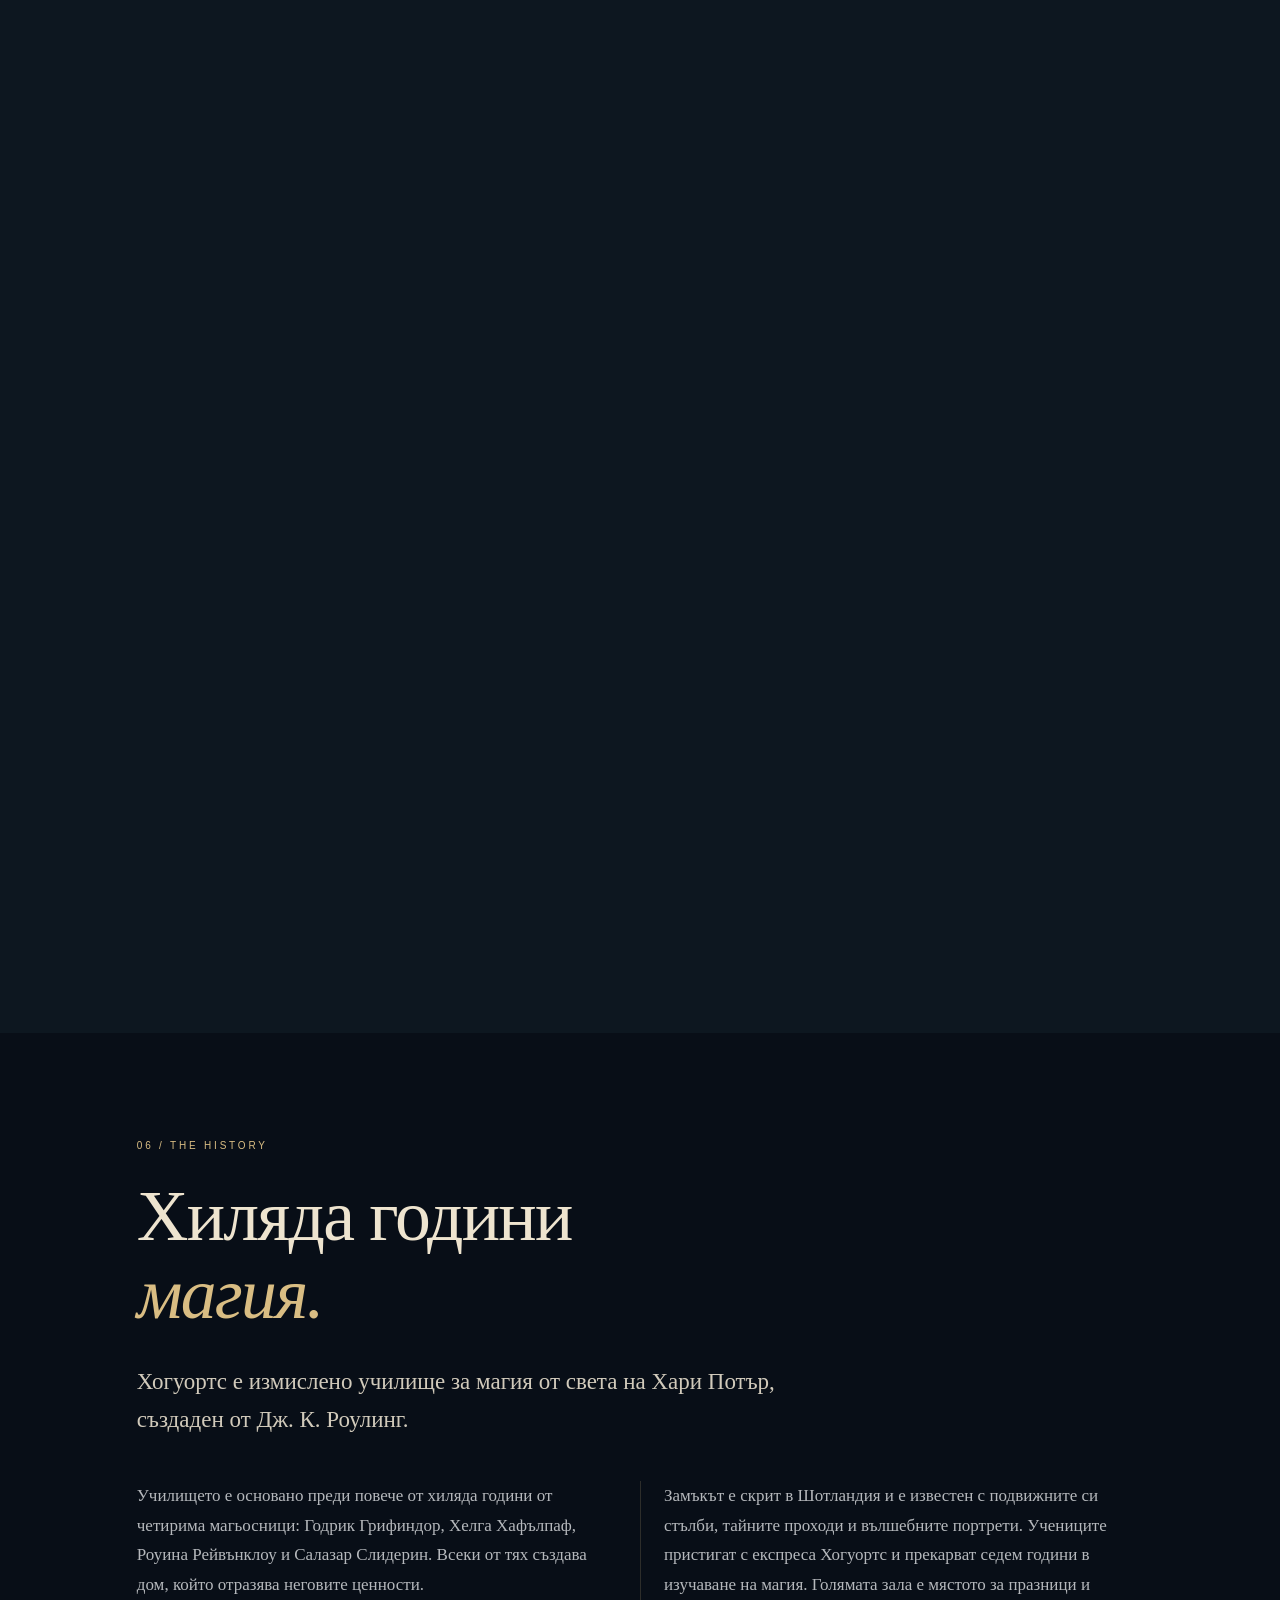
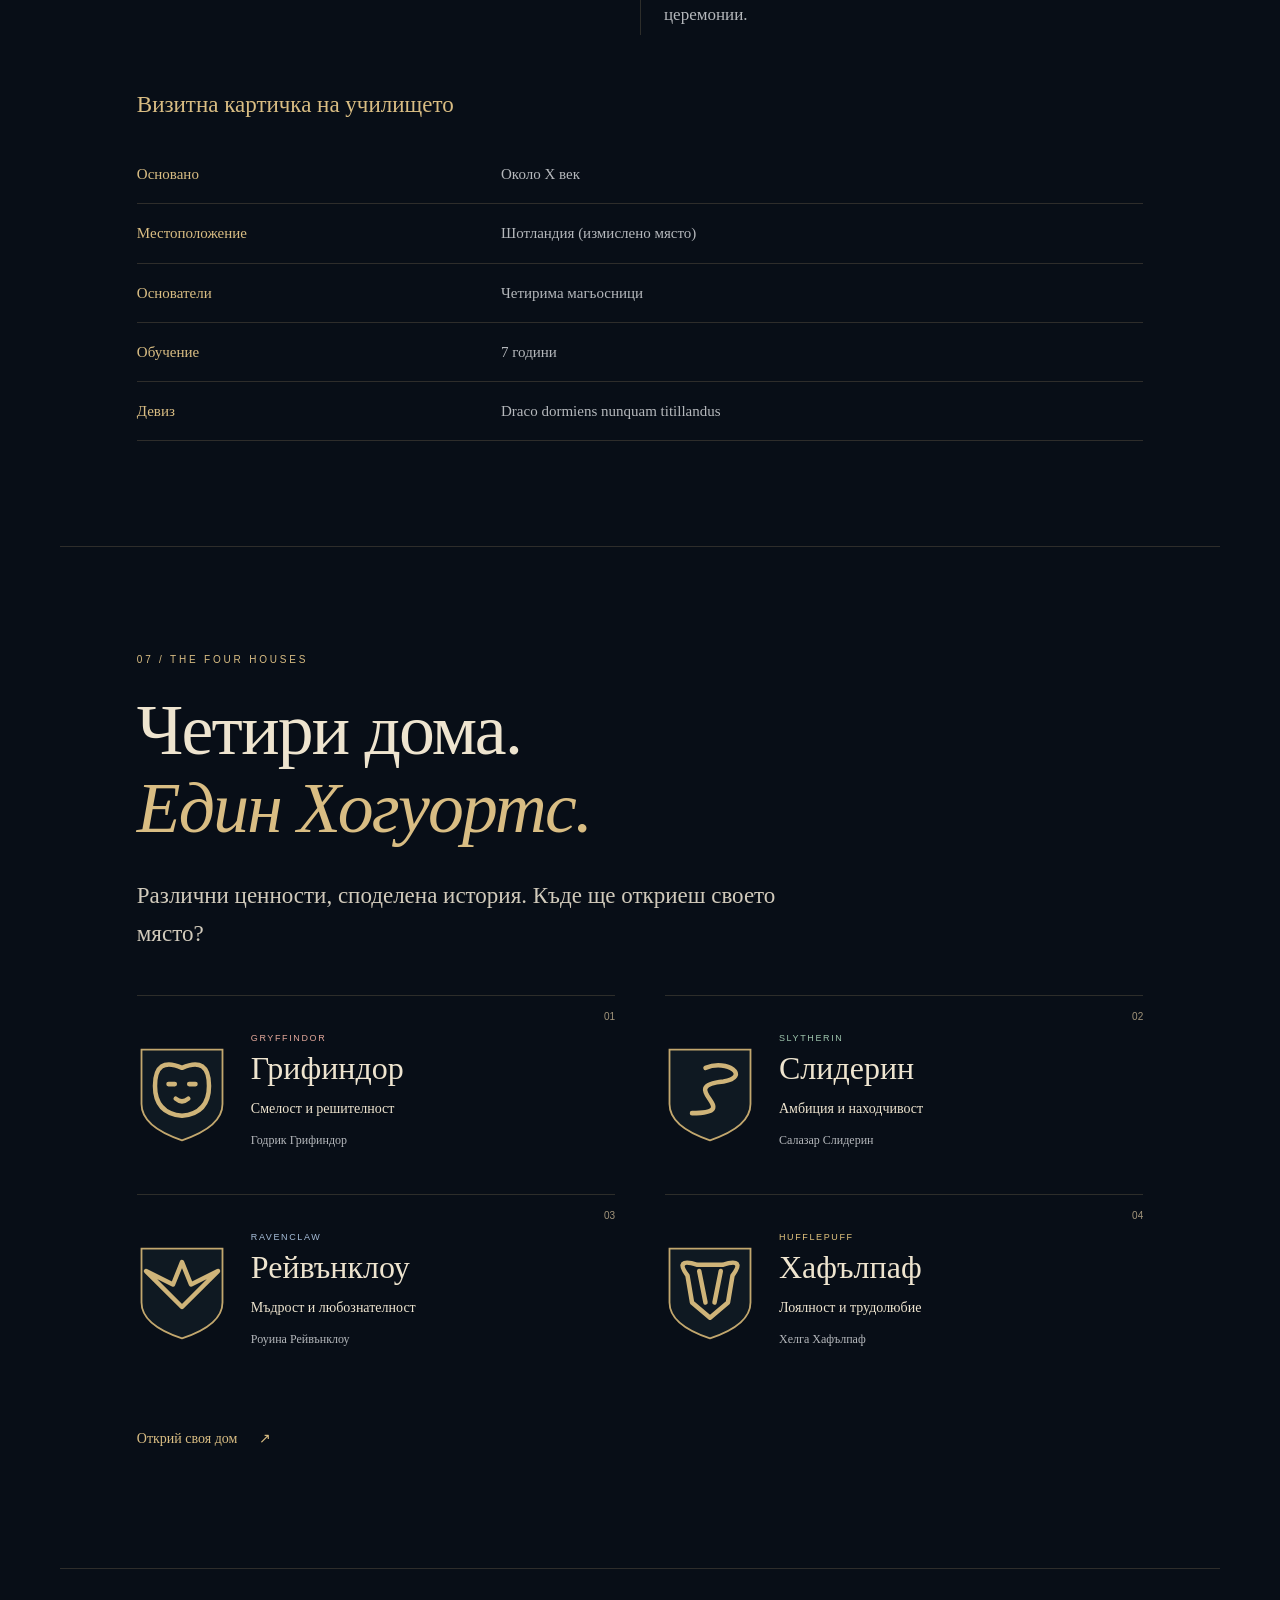
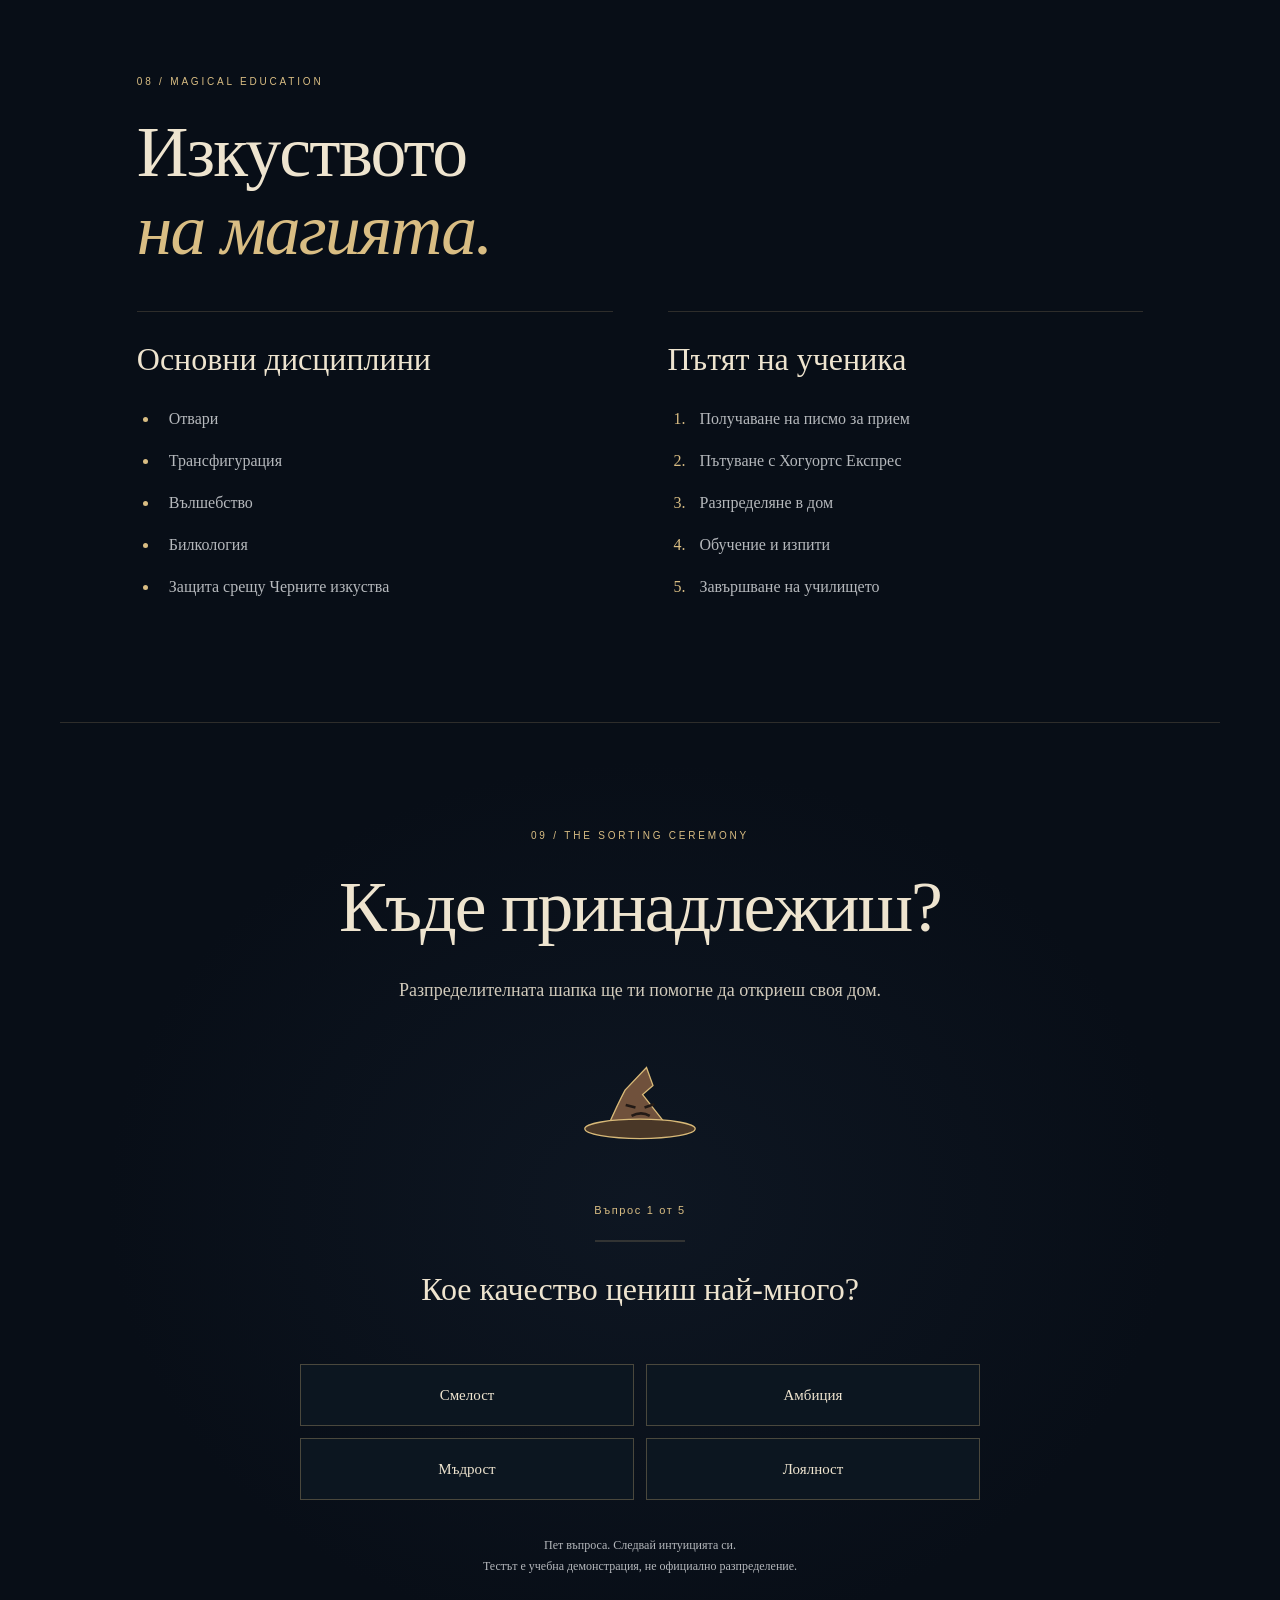
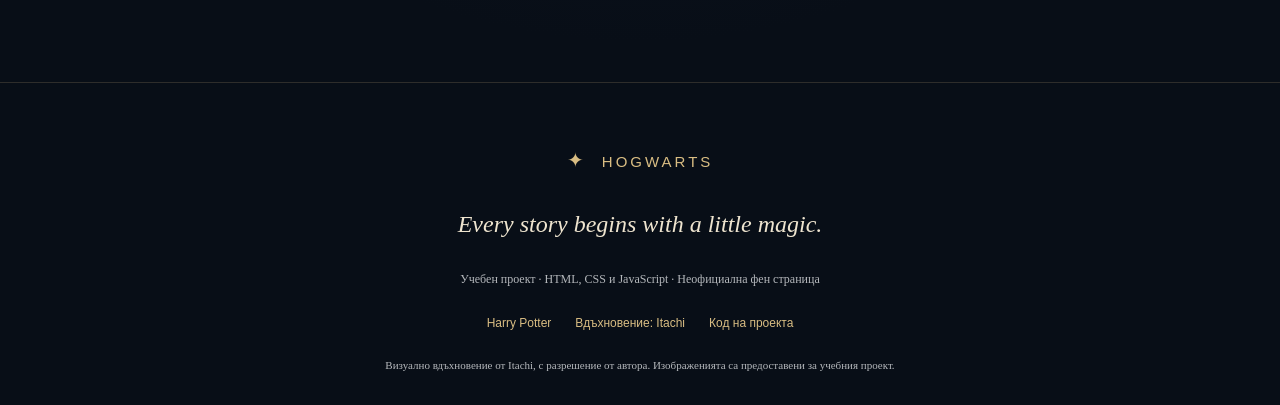
==== commit 5c27acb7: "Build Hogwarts V4 cinematic scroll journey with local WebP scenes" ====
--- a/index.html
+++ b/index.html
@@ -1,15 +1,193 @@
 <!DOCTYPE html>
 <html lang="bg">
-<head><meta charset="UTF-8"><meta name="viewport" content="width=device-width, initial-scale=1"><title>Hogwarts — Beyond the Castle</title><link rel="stylesheet" href="style.css"></head>
+<head>
+  <meta charset="UTF-8">
+  <meta name="viewport" content="width=device-width, initial-scale=1">
+  <meta name="theme-color" content="#080e17">
+  <meta name="description" content="Интерактивна биография на Хогуортс — история, четири дома, магическо образование и Разпределителната шапка.">
+  <title>Hogwarts — Beyond the Castle</title>
+  <link rel="icon" href="assets/hat.svg" type="image/svg+xml">
+  <link rel="preload" as="image" href="assets/scenes/journey.webp" fetchpriority="high">
+  <link rel="stylesheet" href="style.css">
+  <script src="script.js" defer></script>
+</head>
 <body>
-<div class="wand" id="wand" aria-hidden="true"></div><div id="progress" aria-hidden="true"></div>
-<header><a class="brand" href="#home">✦ HOGWARTS</a><nav><a href="#history">История</a><a href="#houses">Домове</a><a href="#study">Обучение</a><a href="#sorting">Шапката</a></nav></header>
-<main>
-<section class="invitation" id="invitation"><p class="eyebrow">ПОКАНА ЗА ЕДНО НЕОБИКНОВЕНО ПЪТЕШЕСТВИЕ</p><div class="envelope" id="envelope"><div class="letter" id="letter" inert><h2>Хогуортс</h2><p>Уважаеми бъдещ ученико,</p><p>Имаме удоволствието да Ви поканим да откриете света на магията.</p><a class="button" href="#home">Към замъка ↓</a></div><div class="envelope-front"></div><div class="flap"></div><button class="seal" id="seal" aria-label="Отвори писмото" aria-expanded="false">H</button></div><p id="letter-hint">Натисни восъчния печат, за да отвориш писмото.</p></section>
-<section id="home" class="journey"><div class="hero"><img class="castle" src="assets/castle.svg" alt="Илюстрация на магически замък край езеро"><div class="hero-copy"><p class="eyebrow">ШОТЛАНДИЯ · ОКОЛО X ВЕК</p><h1>Hogwarts</h1><p class="subtitle">Beyond the Castle</p><p>Училище за магия и вълшебство</p><a class="button" href="#history">Открий магията ↓</a></div><div class="mist" aria-hidden="true"></div><div id="sparkles" aria-hidden="true"></div><div class="candles" aria-hidden="true"><i></i><i></i><i></i><i></i><i></i><i></i><i></i></div><span class="chapter">01 / THE ARRIVAL</span></div></section>
-<section class="section" id="history"><p class="eyebrow">02 / THE ARCHIVE</p><h2>Хиляда години магия</h2><p class="intro">Хогуортс е измислено училище за магия от света на Хари Потър, създаден от Дж. К. Роулинг.</p><div class="columns"><p>Училището е основано преди повече от хиляда години от четирима магьосници: Годрик Грифиндор, Хелга Хафълпаф, Роуина Рейвънклоу и Салазар Слидерин. Всеки от тях създава дом, който отразява неговите ценности.</p><p>Замъкът е скрит в Шотландия и е известен с подвижните си стълби, тайните проходи и вълшебните портрети. Учениците пристигат с експреса Хогуортс и прекарват седем години в изучаване на магия. Голямата зала е мястото за празници и церемонии.</p></div><table><caption>Визитна картичка на училището</caption><tbody><tr><th scope="row">Основано</th><td>Около X век</td></tr><tr><th scope="row">Местоположение</th><td>Шотландия (измислено място)</td></tr><tr><th scope="row">Основатели</th><td>Четирима магьосници</td></tr><tr><th scope="row">Обучение</th><td>7 години</td></tr><tr><th scope="row">Девиз</th><td>Draco dormiens nunquam titillandus</td></tr></tbody></table></section>
-<section class="section" id="houses"><p class="eyebrow">03 / THE FOUR HOUSES</p><h2>Четирите дома</h2><div class="houses"><article class="house red"><img src="assets/lion.svg" alt="Стилизиран лъв"><h3>Грифиндор</h3><p>Смелост и решителност</p><small>Годрик Грифиндор</small></article><article class="house green"><img src="assets/snake.svg" alt="Стилизирана змия"><h3>Слидерин</h3><p>Амбиция и находчивост</p><small>Салазар Слидерин</small></article><article class="house blue"><img src="assets/eagle.svg" alt="Стилизиран орел"><h3>Рейвънклоу</h3><p>Мъдрост и любознателност</p><small>Роуина Рейвънклоу</small></article><article class="house yellow"><img src="assets/badger.svg" alt="Стилизиран язовец"><h3>Хафълпаф</h3><p>Лоялност и трудолюбие</p><small>Хелга Хафълпаф</small></article></div></section>
-<section class="section" id="study"><p class="eyebrow">04 / THE CURRICULUM</p><h2>Изкуството на магията</h2><div class="study"><div><h3>Основни дисциплини</h3><ul><li>Отвари</li><li>Трансфигурация</li><li>Вълшебство</li><li>Билкология</li><li>Защита срещу Черните изкуства</li></ul></div><div><h3>Пътят на ученика</h3><ol><li>Получаване на писмо за прием</li><li>Пътуване с Хогуортс Експрес</li><li>Разпределяне в дом</li><li>Обучение и изпити</li><li>Завършване на училището</li></ol></div></div></section>
-<section class="section sorting" id="sorting"><p class="eyebrow">05 / THE SORTING CEREMONY</p><h2>Разпределителната шапка</h2><img src="assets/hat.svg" alt="Магическа шапка"><p id="quiz-step">Въпрос 1 от 5</p><h3 id="quiz-question">Кое качество цениш най-много?</h3><div class="choices" id="quiz-choices"></div><p id="result" aria-live="polite"></p><button id="quiz-reset" hidden>Опитай отново</button><noscript><p>За теста е необходимо да включите JavaScript.</p></noscript></section>
-</main><footer><p>✦ Hogwarts — Beyond the Castle ✦</p><p>Учебен проект · HTML, CSS и JavaScript · Неофициална фен страница</p><a href="https://www.harrypotter.com/" target="_blank" rel="noopener noreferrer">Официален сайт на Harry Potter</a> · <a href="https://github.com/Meghamittal0920/itachi" target="_blank" rel="noopener noreferrer">Вдъхновение: Itachi</a></footer>
-<script src="script.js"></script></body></html>+  <a class="skip-link" href="#history">Към съдържанието</a>
+  <div id="progress" aria-hidden="true"></div>
+  <header class="site-header">
+    <a class="brand" href="#invitation" aria-label="Хогуортс — начало"><span aria-hidden="true">✦</span> HOGWARTS</a>
+    <nav aria-label="Основна навигация">
+      <a href="#home">Пътешествие</a>
+      <a href="#history">История</a>
+      <a href="#houses">Домове</a>
+      <a href="#study">Обучение</a>
+      <a href="#sorting">Шапката</a>
+    </nav>
+  </header>
+
+  <main>
+    <section class="invitation" id="invitation" aria-labelledby="invitation-title">
+      <p class="eyebrow" lang="en">THE INVITATION</p>
+      <h1 id="invitation-title">Hogwarts</h1>
+      <p class="invitation-subtitle" lang="en">School of Witchcraft &amp; Wizardry</p>
+      <p class="invitation-intro">Някои истории започват с писмо.<br>Твоята те очаква.</p>
+      <div class="envelope-stage">
+        <!-- Писмото е отворено по подразбиране, за да се чете и без JavaScript. -->
+        <div class="envelope open" id="envelope">
+          <div class="letter" id="letter">
+            <p class="letter-heading">Хогуортс</p>
+            <p class="letter-address">Уважаеми бъдещ ученико,</p>
+            <p>Имаме удоволствието да Ви поканим да откриете света на магията.</p>
+            <a class="letter-link" href="#home">Приемам поканата <span aria-hidden="true">↗</span></a>
+            <p class="letter-signature">Училище за магия и вълшебство</p>
+          </div>
+          <div class="envelope-front" aria-hidden="true"></div>
+          <div class="flap" aria-hidden="true"></div>
+          <button class="seal" id="seal" type="button" aria-label="Отвори писмото" aria-controls="letter" aria-expanded="false" hidden>H</button>
+        </div>
+      </div>
+      <p class="letter-hint" id="letter-hint" aria-live="polite">Добре дошли в света на магията!</p>
+      <a class="text-link invitation-skip" href="#home">Към пътешествието <span aria-hidden="true">↓</span></a>
+    </section>
+
+    <!-- Без анимации сцените са четири обикновени, достъпни секции. -->
+    <section class="journey" id="home" aria-label="Кинематографично пътешествие към Хогуортс">
+      <div class="cinematic-viewport">
+        <section class="scene" id="journey-scene" aria-labelledby="journey-title">
+          <img class="scene-image" src="assets/scenes/journey.webp" width="1672" height="941" alt="Парен влак пресича каменен виадукт сред шотландски планини и езеро по залез." fetchpriority="high" decoding="async">
+          <div class="scene-copy">
+            <p class="eyebrow" lang="en">ACT I · THE JOURNEY</p>
+            <h2 id="journey-title" lang="en">The Journey<br>Begins</h2>
+            <p class="scene-subtitle" lang="en">Every extraordinary adventure begins with a single step.</p>
+          </div>
+        </section>
+        <section class="scene" id="arrival-scene" aria-labelledby="arrival-title">
+          <img class="scene-image" src="assets/scenes/arrival.webp" width="1672" height="941" alt="Осветен готически замък се отразява в спокойно езеро, до лодки и фенери по здрач." loading="eager" decoding="async">
+          <div class="scene-copy">
+            <p class="eyebrow" lang="en">ACT II · THE ARRIVAL</p>
+            <h2 id="arrival-title" lang="en">Beyond<br>the Castle</h2>
+            <p class="scene-subtitle" lang="en">A thousand years of magic await.</p>
+          </div>
+        </section>
+        <section class="scene" id="entrance-scene" aria-labelledby="entrance-title">
+          <img class="scene-image" src="assets/scenes/entrance.webp" width="1672" height="941" alt="Отворени дървени порти на готически замък разкриват топло осветен коридор в нощта." loading="eager" decoding="async">
+          <div class="scene-copy">
+            <p class="eyebrow" lang="en">ACT III · THE ENTRANCE</p>
+            <h2 id="entrance-title" lang="en">Enter<br>the Unknown</h2>
+            <p class="scene-subtitle" lang="en">A world unlike any other lies beyond these doors.</p>
+          </div>
+        </section>
+        <section class="scene" id="great-hall-scene" aria-labelledby="great-hall-title">
+          <img class="scene-image" src="assets/scenes/great-hall.webp" width="1672" height="941" alt="Голямата зала с дълги маси, знамена на четирите дома, плаващи свещи и звезден таван." loading="eager" decoding="async">
+          <div class="candles" aria-hidden="true"><i></i><i></i><i></i><i></i><i></i></div>
+          <div class="scene-copy">
+            <p class="eyebrow" lang="en">ACT IV · THE GREAT HALL</p>
+            <h2 id="great-hall-title" lang="en">Where Magic<br>Comes Alive</h2>
+            <p class="scene-subtitle" lang="en">Four houses. Countless stories. One extraordinary school.</p>
+          </div>
+        </section>
+        <div class="mist" aria-hidden="true"></div>
+        <div id="sparkles" aria-hidden="true"></div>
+        <div class="cinematic-controls">
+          <p class="scroll-hint" lang="en">SCROLL TO DISCOVER <span aria-hidden="true">↓</span></p>
+          <ol class="scene-markers" aria-hidden="true"><li class="active">I</li><li>II</li><li>III</li><li>IV</li></ol>
+          <a class="text-link" href="#history">Към историята <span aria-hidden="true">↗</span></a>
+        </div>
+      </div>
+    </section>
+
+    <section class="section history" id="history" aria-labelledby="history-title">
+      <div class="section-heading">
+        <p class="eyebrow" lang="en">06 / THE HISTORY</p>
+        <h2 id="history-title">Хиляда години<br><em>магия.</em></h2>
+        <p class="intro">Хогуортс е измислено училище за магия от света на Хари Потър, създаден от Дж. К. Роулинг.</p>
+      </div>
+      <div class="columns">
+        <p>Училището е основано преди повече от хиляда години от четирима магьосници: Годрик Грифиндор, Хелга Хафълпаф, Роуина Рейвънклоу и Салазар Слидерин. Всеки от тях създава дом, който отразява неговите ценности.</p>
+        <p>Замъкът е скрит в Шотландия и е известен с подвижните си стълби, тайните проходи и вълшебните портрети. Учениците пристигат с експреса Хогуортс и прекарват седем години в изучаване на магия. Голямата зала е мястото за празници и церемонии.</p>
+      </div>
+      <table>
+        <caption>Визитна картичка на училището</caption>
+        <tbody>
+          <tr><th scope="row">Основано</th><td>Около X век</td></tr>
+          <tr><th scope="row">Местоположение</th><td>Шотландия (измислено място)</td></tr>
+          <tr><th scope="row">Основатели</th><td>Четирима магьосници</td></tr>
+          <tr><th scope="row">Обучение</th><td>7 години</td></tr>
+          <tr><th scope="row">Девиз</th><td lang="la">Draco dormiens nunquam titillandus</td></tr>
+        </tbody>
+      </table>
+    </section>
+
+    <section class="section" id="houses" aria-labelledby="houses-title">
+      <div class="section-heading">
+        <p class="eyebrow" lang="en">07 / THE FOUR HOUSES</p>
+        <h2 id="houses-title">Четири дома.<br><em>Един Хогуортс.</em></h2>
+        <p class="intro">Различни ценности, споделена история. Къде ще откриеш своето място?</p>
+      </div>
+      <div class="houses">
+        <article class="house red">
+          <span class="house-number" aria-hidden="true">01</span>
+          <img src="assets/lion.svg" width="130" height="140" alt="Лъв — символ на дома Грифиндор." loading="lazy">
+          <div><p class="house-name" lang="en">GRYFFINDOR</p><h3>Грифиндор</h3><p>Смелост и решителност</p><p class="founder">Годрик Грифиндор</p></div>
+        </article>
+        <article class="house green">
+          <span class="house-number" aria-hidden="true">02</span>
+          <img src="assets/snake.svg" width="130" height="140" alt="Змия — символ на дома Слидерин." loading="lazy">
+          <div><p class="house-name" lang="en">SLYTHERIN</p><h3>Слидерин</h3><p>Амбиция и находчивост</p><p class="founder">Салазар Слидерин</p></div>
+        </article>
+        <article class="house blue">
+          <span class="house-number" aria-hidden="true">03</span>
+          <img src="assets/eagle.svg" width="130" height="140" alt="Орел — символ на дома Рейвънклоу." loading="lazy">
+          <div><p class="house-name" lang="en">RAVENCLAW</p><h3>Рейвънклоу</h3><p>Мъдрост и любознателност</p><p class="founder">Роуина Рейвънклоу</p></div>
+        </article>
+        <article class="house yellow">
+          <span class="house-number" aria-hidden="true">04</span>
+          <img src="assets/badger.svg" width="130" height="140" alt="Язовец — символ на дома Хафълпаф." loading="lazy">
+          <div><p class="house-name" lang="en">HUFFLEPUFF</p><h3>Хафълпаф</h3><p>Лоялност и трудолюбие</p><p class="founder">Хелга Хафълпаф</p></div>
+        </article>
+      </div>
+      <a class="text-link" href="#sorting">Открий своя дом <span aria-hidden="true">↗</span></a>
+    </section>
+
+    <section class="section" id="study" aria-labelledby="study-title">
+      <div class="section-heading">
+        <p class="eyebrow" lang="en">08 / MAGICAL EDUCATION</p>
+        <h2 id="study-title">Изкуството<br><em>на магията.</em></h2>
+      </div>
+      <div class="study">
+        <div><h3>Основни дисциплини</h3><ul><li>Отвари</li><li>Трансфигурация</li><li>Вълшебство</li><li>Билкология</li><li>Защита срещу Черните изкуства</li></ul></div>
+        <div><h3>Пътят на ученика</h3><ol><li>Получаване на писмо за прием</li><li>Пътуване с Хогуортс Експрес</li><li>Разпределяне в дом</li><li>Обучение и изпити</li><li>Завършване на училището</li></ol></div>
+      </div>
+    </section>
+
+    <section class="section sorting" id="sorting" aria-labelledby="sorting-title">
+      <p class="eyebrow" lang="en">09 / THE SORTING CEREMONY</p>
+      <h2 id="sorting-title">Къде принадлежиш?</h2>
+      <p class="intro">Разпределителната шапка ще ти помогне да откриеш своя дом.</p>
+      <img class="sorting-hat" src="assets/hat.svg" width="180" height="180" alt="Магическата Разпределителна шапка на Хогуортс." loading="lazy">
+      <div class="quiz" id="quiz" hidden>
+        <p id="quiz-step">Въпрос 1 от 5</p>
+        <div class="quiz-progress" aria-hidden="true"><span id="quiz-progress"></span></div>
+        <h3 id="quiz-question" tabindex="-1">Кое качество цениш най-много?</h3>
+        <div class="choices" id="quiz-choices" role="group" aria-labelledby="quiz-question"></div>
+        <p id="result" aria-live="polite"></p>
+        <button class="button" id="quiz-reset" type="button" hidden>Опитай отново</button>
+      </div>
+      <noscript><p>За интерактивния тест е необходимо да включите JavaScript. Можете да прочетете за <a href="#houses">четирите дома</a> и без него.</p></noscript>
+      <p class="quiz-note">Пет въпроса. Следвай интуицията си.<br>Тестът е учебна демонстрация, не официално разпределение.</p>
+    </section>
+  </main>
+
+  <footer>
+    <a class="brand" href="#invitation"><span aria-hidden="true">✦</span> HOGWARTS</a>
+    <p class="footer-title" lang="en">Every story begins with a little magic.</p>
+    <p>Учебен проект · HTML, CSS и JavaScript · Неофициална фен страница</p>
+    <nav aria-label="Източници и информация за проекта">
+      <a href="https://www.harrypotter.com/" target="_blank" rel="noopener noreferrer">Harry Potter</a>
+      <a href="https://github.com/Meghamittal0920/itachi" target="_blank" rel="noopener noreferrer">Вдъхновение: Itachi</a>
+      <a href="https://github.com/algeor/course-project-oup" target="_blank" rel="noopener noreferrer">Код на проекта</a>
+    </nav>
+    <p class="footer-credit">Визуално вдъхновение от Itachi, с разрешение от автора. Изображенията са предоставени за учебния проект.</p>
+  </footer>
+</body>
+</html>
--- a/style.css
+++ b/style.css
@@ -1,46 +1,393 @@
-:root{--gold:#d8b978;--paper:#e9dfca;--night:#0a121b;--muted:#aeb5b8}
-*{box-sizing:border-box}html{scroll-behavior:smooth;scroll-padding-top:100px}body{margin:0;background:var(--night);color:var(--paper);font-family:Georgia,serif;line-height:1.7}
-header{position:sticky;top:0;z-index:10;display:flex;justify-content:space-between;align-items:center;padding:16px 6%;background:#0a121bf2;border-bottom:1px solid #d8b97835;gap:16px}a{color:var(--gold);text-decoration:none}a:hover{text-decoration:underline}nav{display:flex;gap:24px;flex-wrap:wrap;font:13px Arial,sans-serif}.brand{letter-spacing:3px;font-weight:bold}#progress{position:fixed;top:0;left:0;height:3px;width:0;background:var(--gold);z-index:20}
-.hero{position:sticky;top:0;height:100vh;overflow:hidden;display:grid;place-items:center;text-align:center;background:#101f2d}.castle{position:absolute;width:100%;height:100%;object-fit:cover;transform:scale(1.03);transform-origin:50% 48%;will-change:transform}.hero:after{content:'';position:absolute;inset:0;background:linear-gradient(0deg,#0a121b 0%,transparent 35%,#08111b35 70%);pointer-events:none}.hero-copy{position:relative;z-index:2;text-shadow:0 3px 20px #000;background:radial-gradient(ellipse,#09121bc9,transparent 75%);padding:40px 20px}.eyebrow,.chapter{font:11px Arial,sans-serif;letter-spacing:4px;color:var(--gold)}h1{font-size:clamp(54px,13vw,150px);line-height:1;margin:15px 0;color:#f2dfac;font-weight:400;letter-spacing:-4px}.subtitle{font-size:clamp(22px,4vw,38px);font-style:italic;margin:0}.button,button{display:inline-block;border:1px solid var(--gold);background:#111b24;color:var(--gold);padding:12px 22px;cursor:pointer;font:inherit;transition:background .25s,transform .25s}.button:hover,button:hover{background:var(--gold);color:var(--night);transform:translateY(-2px);text-decoration:none}.chapter{position:absolute;bottom:30px;left:6%;z-index:2}
-.section{max-width:1120px;margin:auto;padding:80px 5%;border-bottom:1px solid #d8b97830}h2{font-size:clamp(32px,5vw,58px);font-weight:400;color:var(--gold);line-height:1.2;margin:14px 0 28px}h3{font-weight:400;font-size:24px;margin:10px 0}.intro{font-size:22px;max-width:760px;margin-bottom:30px}.columns{column-count:2;column-gap:50px;column-rule:1px solid #d8b97840;color:var(--muted)}.columns p{margin:0 0 18px}table{width:100%;border-collapse:collapse;margin-top:36px;text-align:left}caption{text-align:left;color:var(--gold);font-size:20px;margin-bottom:12px}th,td{padding:12px 16px;border-bottom:1px solid #d8b97830}th{color:var(--gold);width:36%;font-weight:normal}.houses{display:grid;grid-template-columns:repeat(4,1fr);gap:14px}.house{border:1px solid #ffffff25;padding:25px 12px;text-align:center;transition:transform .3s}.house:hover{transform:translateY(-8px)}.house img{width:100%;max-width:130px;height:140px}.house p{font-size:15px}.house small{color:#d0c6b0}.red{background:#451f28}.green{background:#193b31}.blue{background:#20344b}.yellow{background:#493c20}.study{display:grid;grid-template-columns:1fr 1fr;gap:30px}.study>div{border:1px solid #d8b97830;padding:24px}.study li{margin:8px 0}.sorting{text-align:center}.sorting img{width:180px}.choices{display:flex;justify-content:center;gap:10px;flex-wrap:wrap}#result{font-size:25px;color:var(--gold);min-height:45px}footer{text-align:center;padding:45px 15px;font-size:14px;color:var(--muted)}
-/* Писмо за прием */
-.invitation{min-height:85vh;display:flex;flex-direction:column;align-items:center;justify-content:center;text-align:center;padding:35px 12px;background:radial-gradient(ellipse at center,#29312f,#0a121b 75%)}
-.envelope{position:relative;width:min(430px,88vw);height:245px;margin:100px auto 20px;background:#bca477;perspective:900px;box-shadow:0 20px 80px #0009;transition:margin .8s}
-.letter{position:absolute;inset:8px 15px;background:#f0e0b9;color:#382b20;padding:12px;transition:transform .9s .35s;z-index:1;line-height:1.3;border:1px solid #a68c56}.letter h2{font-size:30px;color:#654c2e;margin:5px}.letter .button{padding:5px 12px;font-size:14px}.envelope-front{position:absolute;inset:0;background:linear-gradient(33deg,#b9a173 49%,transparent 50%),linear-gradient(-33deg,#d4bc8d 49%,transparent 50%);z-index:2;pointer-events:none}.flap{position:absolute;inset:0;background:#e1c89a;clip-path:polygon(0 0,100% 0,50% 65%);transform-origin:top;transition:transform .7s;z-index:3;pointer-events:none}.seal{position:absolute;left:50%;top:58%;transform:translate(-50%,-50%);border-radius:50%;width:58px;height:58px;padding:0;background:#742c32;color:#e2b98b;border:3px double #b16b59;font-size:28px;z-index:4;box-shadow:0 5px 12px #0006}.seal:hover{transform:translate(-50%,-50%) scale(1.1);background:#913e43;color:#fff}.envelope.open{margin-top:240px}.open .flap{transform:rotateX(180deg);z-index:0}.open .letter{transform:translateY(-205px);z-index:3}.open .seal{opacity:0;pointer-events:none}.invitation>p:last-child{color:var(--muted);font-size:14px}
-/* Скролиране и магически ефекти */
-.journey{height:190vh;position:relative}.mist{position:absolute;inset:45% -35% -15%;background:radial-gradient(ellipse at 30% 60%,#a6c5d040,transparent 45%),radial-gradient(ellipse at 75% 80%,#d1e4e233,transparent 40%);filter:blur(28px);animation:mist 12s ease-in-out infinite alternate;pointer-events:none;z-index:1}@keyframes mist{to{transform:translateX(15%)}}#sparkles{position:absolute;inset:0;pointer-events:none;z-index:1}.spark{position:absolute;bottom:-10px;background:#ffe0a1;border-radius:50%;box-shadow:0 0 12px #ffdc86;animation:rise linear infinite}@keyframes rise{0%{transform:translateY(0);opacity:0}15%{opacity:.9}85%{opacity:.5}100%{transform:translate(45px,-105vh);opacity:0}}
-@media(max-width:700px){header{flex-direction:column;gap:5px}nav{gap:12px}.houses{grid-template-columns:repeat(2,1fr)}.columns{column-count:1}.study{grid-template-columns:1fr}.section{padding:55px 5%}}
-@media(prefers-reduced-motion:reduce){html{scroll-behavior:auto}*{transition:none!important}.castle{transform:none!important}.journey{height:auto}.hero{position:relative}.mist,.spark{animation:none}.spark{display:none}}
-/* V3 — cinematic layers */
-:root{--gold:#d9bd83;--night:#080e17;--paper:#eee4cf}
-body{background:radial-gradient(ellipse at 50% 40%,#14232d 0%,#080e17 64%);color:var(--paper)}
-header{backdrop-filter:blur(14px);background:#080e17d9}
-h1,h2{font-family:Georgia,'Times New Roman',serif;text-wrap:balance}
-h1{letter-spacing:.025em;text-shadow:0 0 60px #d8b97850,0 8px 32px #000}
-.hero-copy{background:radial-gradient(ellipse,#081019d9,transparent 73%);padding:60px 30px}
-.hero:after{background:linear-gradient(0deg,#080e17 0%,transparent 40%,#080e1755 100%)}
-.section{position:relative;padding-top:100px;padding-bottom:100px}
-.section h2:after{content:'';display:block;width:75px;height:1px;background:linear-gradient(90deg,var(--gold),transparent);margin-top:22px}
-.section.sorting h2:after{margin-inline:auto}
-.house{position:relative;overflow:hidden;border-radius:120px 120px 6px 6px;padding:35px 12px;background-image:radial-gradient(ellipse at top,#ffffff14,transparent 65%);box-shadow:0 18px 32px #0003}
-.house img{filter:drop-shadow(0 0 14px #d8b97835)}
-.house:after{content:'';position:absolute;inset:8px;border:1px solid #d8b97845;border-radius:inherit;pointer-events:none}
-.invitation{background:radial-gradient(ellipse at 50% 35%,#3e3830,#0b1420 65%,#080e17)}
-.envelope{background:repeating-linear-gradient(35deg,#c0a779 0 2px,#c7b087 2px 4px);box-shadow:0 30px 85px #000a}
-.letter{background:radial-gradient(ellipse,#f5e8c8 30%,#c4a36c);border:4px double #947448}
-.seal{background:radial-gradient(circle at 30% 25%,#b95e55,#7b252c 45%,#46171e);box-shadow:0 5px 12px #0008,inset 0 0 0 3px #9f4243}
-.candles{position:absolute;inset:0;z-index:1;pointer-events:none}
-.candles i{position:absolute;width:5px;height:23px;background:linear-gradient(90deg,#9a8a68,#fff1c7,#a98d60);border-radius:2px;opacity:.72;animation:float 5s ease-in-out infinite alternate}
-.candles i:before{content:'';position:absolute;width:7px;height:12px;left:-1px;top:-12px;border-radius:80% 20% 60% 40%;background:#fff0a1;box-shadow:0 0 16px 5px #ffbf6755;animation:flicker 1.4s infinite alternate}
-.candles i:nth-child(1){left:10%;top:24%}.candles i:nth-child(2){left:20%;top:40%;animation-delay:-3s}.candles i:nth-child(3){left:32%;top:17%;animation-delay:-2s}.candles i:nth-child(4){left:73%;top:18%;animation-delay:-1s}.candles i:nth-child(5){left:84%;top:40%;animation-delay:-4s}.candles i:nth-child(6){left:92%;top:25%;animation-delay:-2s}.candles i:nth-child(7){left:61%;top:12%;animation-delay:-3s}
-@keyframes float{to{transform:translateY(-18px) rotate(5deg)}}@keyframes flicker{to{transform:scale(.7,1.2);opacity:.7}}
-.wand{position:fixed;pointer-events:none;z-index:25;width:45px;height:4px;border-radius:80%;background:linear-gradient(90deg,#705239,#e4c08b,#fff4bd);transform:translate(-43px,0) rotate(-35deg);transform-origin:right center;opacity:0}
-.wand:after{content:'';position:absolute;right:-2px;top:-2px;width:7px;height:7px;border-radius:50%;background:#fff7d3;box-shadow:0 0 18px 5px #e9b64a88}
-.trail{position:fixed;pointer-events:none;z-index:24;width:4px;height:4px;border-radius:50%;background:#fbe2a0;box-shadow:0 0 8px #ffdb89;animation:vanish .65s ease-out forwards}
-@keyframes vanish{to{opacity:0;transform:translateY(15px) scale(.1)}}
-.reveal-ready .section:not(.visible){opacity:0;transform:translateY(28px)}
-.reveal-ready .section{transition:opacity .8s,transform .8s}
-#quiz-step{color:var(--gold);font:12px Arial,sans-serif;letter-spacing:2px}
-#quiz-choices button{min-width:160px}#quiz-reset{margin-top:12px}
-@media(max-width:700px){.section{padding-top:65px;padding-bottom:65px}.hero-copy{padding:30px 12px}.candles i:nth-child(even){display:none}}
-@media(prefers-reduced-motion:reduce){.candles i,.candles i:before{animation:none}.wand,.trail{display:none}.reveal-ready .section:not(.visible){opacity:1;transform:none}}
+/* Цветовете и размерите са събрани тук за лесна промяна. */
+:root {
+  --night: #080e17;
+  --paper: #eee4cf;
+  --gold: #d9bd83;
+  --muted: #b5b8bc;
+  --line: #d9bd832e;
+  --header-height: 76px;
+  --serif: 'Baskerville', 'Palatino Linotype', 'Book Antiqua', Georgia, serif;
+}
+
+* { box-sizing: border-box; }
+html { scroll-behavior: smooth; scroll-padding-top: calc(var(--header-height) + 20px); }
+body {
+  margin: 0;
+  background: var(--night);
+  color: var(--paper);
+  font-family: Georgia, 'Times New Roman', serif;
+  line-height: 1.75;
+}
+img { display: block; max-width: 100%; }
+[hidden] { display: none !important; }
+a { color: var(--gold); text-decoration: none; }
+a:hover { text-decoration: underline; text-underline-offset: 5px; }
+button { font: inherit; cursor: pointer; }
+a, button { -webkit-tap-highlight-color: transparent; }
+:focus-visible { outline: 2px solid var(--gold); outline-offset: 6px; }
+h1, h2, h3 { font-family: var(--serif); font-weight: 400; line-height: 1.08; text-wrap: balance; }
+h1, h2, h3, p { margin-top: 0; }
+h2 { margin-bottom: 30px; font-size: clamp(38px, 5.6vw, 76px); letter-spacing: -.025em; }
+h2 em { color: var(--gold); font-weight: 400; }
+h3 { font-size: clamp(24px, 2.5vw, 32px); }
+.eyebrow, .brand, .house-name, .house-number, #quiz-step, .scroll-hint, .scene-markers {
+  font-family: Arial, sans-serif;
+}
+.eyebrow { color: var(--gold); font-size: 10px; letter-spacing: .28em; line-height: 1.6; }
+.text-link { display: inline-block; font-size: 14px; padding-block: 12px; }
+.text-link span { margin-left: 18px; }
+.button {
+  display: inline-block;
+  min-height: 48px;
+  padding: 12px 26px;
+  border: 1px solid var(--gold);
+  background: transparent;
+  color: var(--gold);
+  transition: background .2s, color .2s;
+}
+.button:hover { background: var(--gold); color: var(--night); text-decoration: none; }
+.skip-link {
+  position: fixed;
+  top: 10px;
+  left: 12px;
+  z-index: 50;
+  padding: 10px 18px;
+  background: var(--night);
+  transform: translateY(-160%);
+}
+.skip-link:focus { transform: none; }
+#progress { position: fixed; top: 0; left: 0; height: 2px; width: 0; background: var(--gold); z-index: 40; }
+.site-header {
+  position: sticky;
+  top: 0;
+  z-index: 20;
+  display: flex;
+  justify-content: space-between;
+  align-items: center;
+  gap: 24px;
+  min-height: 76px;
+  padding: 16px 6%;
+  background: var(--night);
+  border-bottom: 1px solid var(--line);
+}
+.brand { font-size: 15px; letter-spacing: .2em; white-space: nowrap; }
+.brand span { display: inline-block; margin-right: 8px; font-size: 20px; }
+nav { display: flex; justify-content: center; gap: 26px; flex-wrap: wrap; font: 12px/1.5 Arial, sans-serif; }
+.site-header nav a { color: #d8d2c5; padding-block: 6px; }
+.site-header nav a:hover { color: var(--gold); }
+
+/* Резервирано място за отвореното писмо: няма промяна във височината. */
+.invitation {
+  min-height: calc(100svh - var(--header-height));
+  display: flex;
+  flex-direction: column;
+  align-items: center;
+  justify-content: center;
+  text-align: center;
+  padding: 58px 20px 34px;
+  background: radial-gradient(ellipse at 50% 58%, #332a203e, transparent 55%),
+              radial-gradient(ellipse at 50% 0, #152436, var(--night) 72%);
+}
+.invitation h1 { margin: 10px 0 12px; font-size: clamp(68px, 10vw, 130px); letter-spacing: .025em; }
+.invitation-subtitle { color: var(--gold); font-size: clamp(13px, 1.6vw, 18px); font-style: italic; letter-spacing: .04em; }
+.invitation-intro { margin: 14px 0 0; color: var(--muted); font-size: 15px; }
+.envelope-stage { position: relative; width: min(400px, 100%); height: 375px; margin: 0 auto; }
+.envelope {
+  position: absolute;
+  bottom: 0;
+  width: 100%;
+  height: 195px;
+  background: #bca477;
+  perspective: 900px;
+  box-shadow: 0 25px 65px #0008;
+}
+.letter {
+  position: absolute;
+  inset: 7px 16px auto;
+  height: 270px;
+  padding: 22px 22px 16px;
+  background: radial-gradient(ellipse, #f1e4c6, #d4be93);
+  color: #3e3022;
+  border: 4px double #947448;
+  line-height: 1.45;
+  z-index: 1;
+  transition: transform .8s ease .25s;
+}
+.letter p { margin-bottom: 14px; font-size: 15px; }
+.envelope:not(.open) .letter { visibility: hidden; }
+.letter .letter-heading { color: #5b4229; font-family: var(--serif); font-size: 27px; letter-spacing: .06em; margin-bottom: 16px; }
+.letter .letter-address { font-style: italic; }
+.letter-link { display: inline-block; padding: 8px 6px; color: #563b20; font-size: 14px; border-bottom: 1px solid #947448; }
+.letter-link:focus-visible { outline-color: #563b20; }
+.letter .letter-signature { margin-top: 15px; font-size: 10px; color: #65513a; }
+.envelope-front {
+  position: absolute;
+  inset: 0;
+  background: linear-gradient(30deg, #baa176 49.5%, transparent 50%),
+              linear-gradient(-30deg, #d2ba8f 49.5%, transparent 50%);
+  z-index: 2;
+  pointer-events: none;
+}
+.flap {
+  position: absolute;
+  inset: 0;
+  background: #d8c39c;
+  clip-path: polygon(0 0, 100% 0, 50% 66%);
+  transform-origin: top;
+  transition: transform .65s ease;
+  z-index: 3;
+  pointer-events: none;
+}
+.seal {
+  position: absolute;
+  left: 50%;
+  top: 62%;
+  width: 58px;
+  height: 58px;
+  transform: translate(-50%, -50%);
+  border: 3px double #a66855;
+  border-radius: 50%;
+  padding: 0;
+  background: radial-gradient(circle at 30% 25%, #a75045, #722a2e 50%, #42151d);
+  color: #ead0a0;
+  font-family: var(--serif);
+  font-size: 28px;
+  box-shadow: 0 6px 16px #0006;
+  z-index: 4;
+}
+.seal:hover { background: #913e43; }
+.open .flap { transform: rotateX(180deg); z-index: 0; }
+.open .letter { transform: translateY(-175px); z-index: 3; }
+.open .seal { visibility: hidden; }
+.letter-hint { margin: 26px 0 0; color: var(--muted); font-size: 12px; }
+.invitation-skip { font-size: 12px; }
+
+/* Статичното оформление е основата. JS включва sticky режима след зареждане. */
+.journey { position: relative; background: #0d1720; }
+.cinematic-viewport { position: relative; }
+.scene { position: relative; min-height: max(280px, calc(100svh - var(--header-height))); overflow: hidden; isolation: isolate; }
+.scene-image { position: absolute; inset: 0; width: 100%; height: 100%; object-fit: cover; }
+.scene::after {
+  content: '';
+  position: absolute;
+  inset: 0;
+  background: linear-gradient(90deg, #050b13b8, transparent 75%),
+              linear-gradient(0deg, #080e17d9, transparent 62%, #080e1726);
+  pointer-events: none;
+  z-index: 1;
+}
+.scene-copy { position: absolute; left: 8%; bottom: 15%; z-index: 3; max-width: 720px; padding-right: 24px; }
+.scene-copy .eyebrow { margin-bottom: 24px; }
+.scene-copy h2 { color: #fff2d6; font-size: clamp(48px, 7.4vw, 104px); line-height: .98; margin-bottom: 24px; text-shadow: 0 2px 24px #0006; }
+.scene-subtitle { margin: 0; max-width: 430px; font-size: clamp(15px, 1.4vw, 19px); color: #f2eadb; text-shadow: 0 2px 8px #000; }
+#journey-scene .scene-image { object-position: 57% center; }
+#arrival-scene .scene-image { object-position: 64% center; }
+#entrance-scene .scene-image { object-position: 58% center; }
+#great-hall-scene .scene-image { object-position: center; }
+
+/* Четири екрана общо; изображенията променят само opacity, никога размер. */
+.cinematic-ready .journey { height: calc(4 * (100svh - var(--header-height))); }
+.cinematic-ready .cinematic-viewport {
+  position: sticky;
+  top: var(--header-height);
+  height: calc(100svh - var(--header-height));
+  min-height: 280px;
+  overflow: hidden;
+}
+.cinematic-ready .scene { position: absolute; inset: 0; min-height: 0; opacity: 0; will-change: opacity; }
+.cinematic-ready .scene:first-child { opacity: 1; }
+.cinematic-controls { display: none; }
+.cinematic-ready .cinematic-controls {
+  display: flex;
+  align-items: center;
+  justify-content: space-between;
+  gap: 20px;
+  position: absolute;
+  left: 8%;
+  right: 6%;
+  bottom: 20px;
+  z-index: 6;
+}
+.scroll-hint { color: #ddd3be; font-size: 9px; letter-spacing: .22em; margin: 0; }
+.scroll-hint span { margin-left: 16px; }
+.scene-markers { display: flex; list-style: none; gap: 22px; padding: 0; margin: 0; color: #bbb5a9; font-size: 10px; }
+.scene-markers li { border-bottom: 1px solid transparent; padding: 7px 2px; }
+.scene-markers .active { color: var(--gold); border-color: var(--gold); }
+.cinematic-controls .text-link { color: #f3d69f; font-size: 11px; }
+
+/* Слаба мъгла и малко светлинки; всички декоративни слоеве пропускат кликове. */
+.mist, #sparkles { display: none; pointer-events: none; }
+.cinematic-ready .mist {
+  display: block;
+  position: absolute;
+  inset: 62% -15% -20%;
+  z-index: 4;
+  background: radial-gradient(ellipse at 30% 65%, #b6d0d41c, transparent 55%),
+              radial-gradient(ellipse at 80% 75%, #cfdfdf14, transparent 45%);
+  animation: mist 18s ease-in-out infinite alternate;
+}
+@keyframes mist { to { transform: translateX(8%); } }
+.cinematic-ready #sparkles { display: block; position: absolute; inset: 0; z-index: 4; }
+.spark { position: absolute; bottom: -10px; border-radius: 50%; background: #f5dcaa; box-shadow: 0 0 7px #f5dcaa55; animation: rise linear infinite; }
+@keyframes rise {
+  0%, 100% { opacity: 0; }
+  20% { opacity: .35; }
+  80% { opacity: .18; }
+  100% { transform: translate(18px, -90svh); }
+}
+.candles { position: absolute; inset: 0; z-index: 2; pointer-events: none; }
+.candles i {
+  position: absolute;
+  width: 4px;
+  height: 21px;
+  border-radius: 2px;
+  background: linear-gradient(90deg, #af9870, #efdbaf, #a48b62);
+  opacity: .55;
+  animation: candle-float 6s ease-in-out infinite alternate;
+}
+.candles i::before {
+  content: '';
+  position: absolute;
+  width: 5px;
+  height: 9px;
+  top: -9px;
+  left: -.5px;
+  border-radius: 60% 60% 40% 40%;
+  background: #ffe7ac;
+  box-shadow: 0 0 12px 3px #ffc07835;
+}
+.candles i:nth-child(1) { left: 13%; top: 21%; }
+.candles i:nth-child(2) { left: 29%; top: 14%; animation-delay: -2s; }
+.candles i:nth-child(3) { left: 62%; top: 12%; animation-delay: -3s; }
+.candles i:nth-child(4) { left: 79%; top: 28%; animation-delay: -1s; }
+.candles i:nth-child(5) { left: 91%; top: 18%; animation-delay: -4s; }
+@keyframes candle-float { to { transform: translateY(-10px); } }
+.journey.effects-paused .mist, .journey.effects-paused .spark,
+.scene[aria-hidden="true"] .candles i { animation-play-state: paused; }
+.trail {
+  position: fixed;
+  pointer-events: none;
+  z-index: 30;
+  border-radius: 50%;
+  background: var(--particle-color);
+  box-shadow: 0 0 6px var(--particle-color);
+  animation: glitter-fade .7s ease-out forwards;
+}
+@keyframes glitter-fade { from { opacity: .65; } to { opacity: 0; transform: translateY(12px); } }
+
+/* Редакционно съдържание: биография, таблица, домове и учебна програма. */
+.section { max-width: 1160px; margin: 0 auto; padding: 105px 6%; border-bottom: 1px solid var(--line); }
+.section-heading { max-width: 800px; margin-bottom: 42px; }
+.section-heading .eyebrow { margin-bottom: 24px; }
+.intro { color: #d1cabb; max-width: 680px; font-size: clamp(18px, 2vw, 23px); line-height: 1.65; }
+.columns { column-count: 2; column-gap: 48px; column-rule: 1px solid var(--line); color: var(--muted); font-size: 17px; }
+.columns p { margin: 0 0 20px; }
+table { width: 100%; border-collapse: collapse; margin-top: 50px; text-align: left; font-size: 15px; }
+caption { text-align: left; color: var(--gold); font-family: var(--serif); font-size: 23px; margin-bottom: 20px; }
+th, td { padding: 16px 12px; border-bottom: 1px solid var(--line); overflow-wrap: anywhere; }
+th { width: 35%; padding-left: 0; font-weight: 400; color: var(--gold); }
+td { color: var(--muted); }
+.houses { display: grid; grid-template-columns: 1fr 1fr; gap: 0 50px; margin: 12px 0 22px; }
+.house { position: relative; display: flex; align-items: center; gap: 24px; padding: 35px 0; border-top: 1px solid var(--line); }
+.house-number { position: absolute; right: 0; top: 12px; color: #a3957b; font-size: 10px; }
+.house img { width: 90px; height: 110px; object-fit: contain; flex-shrink: 0; opacity: .9; }
+.house h3 { margin: 4px 0 12px; }
+.house p { margin-bottom: 8px; font-size: 14px; }
+.house .house-name { margin: 0; font-size: 9px; letter-spacing: .18em; color: var(--house-color); }
+.house .founder { font-size: 12px; color: var(--muted); }
+.red { --house-color: #e3a79a; }
+.green { --house-color: #9ec5ad; }
+.blue { --house-color: #a7bed9; }
+.yellow { --house-color: #e2c37d; }
+.study { display: grid; grid-template-columns: 1fr 1fr; gap: 55px; }
+.study > div { border-top: 1px solid var(--line); padding-top: 30px; }
+.study h3 { margin-bottom: 28px; }
+.study ul, .study ol { padding-left: 22px; color: var(--muted); }
+.study li { padding-left: 10px; margin: 14px 0; }
+.study li::marker { color: var(--gold); }
+.sorting { text-align: center; border-bottom: 0; background: radial-gradient(ellipse at center, #17233366, transparent 65%); }
+.sorting h2 { margin-top: 25px; }
+.sorting .intro { margin-inline: auto; font-size: 18px; }
+.sorting-hat { width: 130px; height: 145px; object-fit: contain; margin: 25px auto; }
+.quiz { max-width: 680px; margin: 0 auto; }
+#quiz-step { color: var(--gold); font-size: 11px; letter-spacing: .15em; }
+.quiz-progress { height: 2px; width: 90px; background: var(--line); margin: 20px auto 30px; }
+#quiz-progress { display: block; width: 0; height: 100%; background: var(--gold); }
+#quiz-question { min-height: 70px; margin-bottom: 22px; font-size: clamp(24px, 3vw, 32px); }
+.choices { display: grid; grid-template-columns: 1fr 1fr; gap: 12px; }
+.choices button { min-height: 62px; padding: 12px 18px; border: 1px solid #d9bd834d; background: #0c1620; color: var(--paper); font-size: 15px; transition: border-color .2s, background .2s; }
+.choices button:hover { border-color: var(--gold); background: #1d2832; }
+#result { color: var(--gold); font-size: clamp(22px, 3vw, 30px); margin: 24px 0; }
+#result:empty { display: none; }
+.quiz-note { margin: 35px 0 0; color: var(--muted); font-size: 12px; }
+footer { border-top: 1px solid var(--line); text-align: center; padding: 60px 6% 30px; color: var(--muted); font-size: 12px; }
+footer .brand { display: inline-block; margin-bottom: 25px; }
+.footer-title { font-family: var(--serif); font-size: 24px; color: var(--paper); font-style: italic; }
+footer nav { margin: 24px 0; gap: 24px; }
+.footer-credit { font-size: 11px; max-width: 630px; margin: 0 auto; }
+
+@media (min-width: 1600px) { .scene-copy { left: calc((100vw - 1340px) / 2); } }
+@media (max-width: 850px) {
+  .site-header { flex-direction: column; gap: 6px; padding: 12px 5%; }
+  nav { gap: 20px; }
+  .scene-copy { left: 6%; }
+  .cinematic-ready .cinematic-controls { left: 6%; right: 6%; }
+  .scroll-hint { display: none; }
+  .houses { gap: 0 25px; }
+  .house { gap: 14px; }
+  .house img { width: 65px; }
+}
+@media (max-width: 600px) {
+  :root { --header-height: 96px; }
+  .site-header { padding-inline: 12px; }
+  .site-header nav { gap: 6px 14px; font-size: 11px; }
+  .brand { font-size: 13px; }
+  .invitation { padding-top: 35px; }
+  .invitation h1 { font-size: clamp(60px, 17vw, 88px); }
+  .invitation-intro { font-size: 14px; }
+  .envelope-stage { width: min(360px, 100%); }
+  .letter { padding: 18px 14px 12px; }
+  .letter p { font-size: 14px; }
+  .scene-copy { bottom: 20%; padding-right: 20px; }
+  .scene-copy h2 { font-size: clamp(42px, 11vw, 68px); }
+  .scene-copy .eyebrow { font-size: 9px; margin-bottom: 18px; }
+  .scene-subtitle { max-width: 290px; font-size: 15px; }
+  .scene::after { background: linear-gradient(0deg, #050b13ed, #050b1359 70%, #050b1326); }
+  .scene-markers { gap: 17px; }
+  .cinematic-controls .text-link span { margin-left: 8px; }
+  .section { padding: 70px 6%; }
+  .columns { column-count: 1; font-size: 16px; }
+  .houses, .study { grid-template-columns: 1fr; gap: 0; }
+  .house { gap: 28px; }
+  .house img { width: 80px; }
+  .study > div + div { margin-top: 25px; }
+  th, td { padding: 13px 8px; font-size: 13px; }
+  th { width: 40%; padding-left: 0; }
+  .choices { grid-template-columns: 1fr; }
+  .choices button { min-height: 54px; }
+  #quiz-question { min-height: 78px; }
+  .candles i:nth-child(even) { display: none; }
+}
+@media (max-height: 520px) and (min-width: 601px) {
+  .scene-copy { bottom: 22%; }
+  .scene-copy h2 { font-size: 42px; margin-bottom: 12px; }
+  .scene-copy .eyebrow { margin-bottom: 12px; }
+  .scene-subtitle { font-size: 14px; }
+}
+/* Ако браузърът не поддържа sticky, остава статичното представяне. */
+@supports not (position: sticky) {
+  .cinematic-ready .journey { height: auto; }
+  .cinematic-ready .cinematic-viewport { position: relative; height: auto; overflow: visible; }
+  .cinematic-ready .scene { position: relative; min-height: max(280px, calc(100svh - var(--header-height))); opacity: 1 !important; }
+  .cinematic-controls { display: none !important; }
+}
+/* Намаленото движение показва ВСИЧКИ сцени, без sticky или частици. */
+@media (prefers-reduced-motion: reduce) {
+  html { scroll-behavior: auto; }
+  *, *::before, *::after { animation: none !important; transition: none !important; }
+  .cinematic-ready .journey { height: auto; }
+  .cinematic-ready .cinematic-viewport { position: relative; height: auto; overflow: visible; }
+  .cinematic-ready .scene { position: relative; min-height: max(280px, calc(100svh - var(--header-height))); opacity: 1 !important; }
+  .mist, #sparkles, .candles, .trail, .cinematic-controls { display: none !important; }
+}
+@media (hover: none), (pointer: coarse) { .trail { display: none; } }
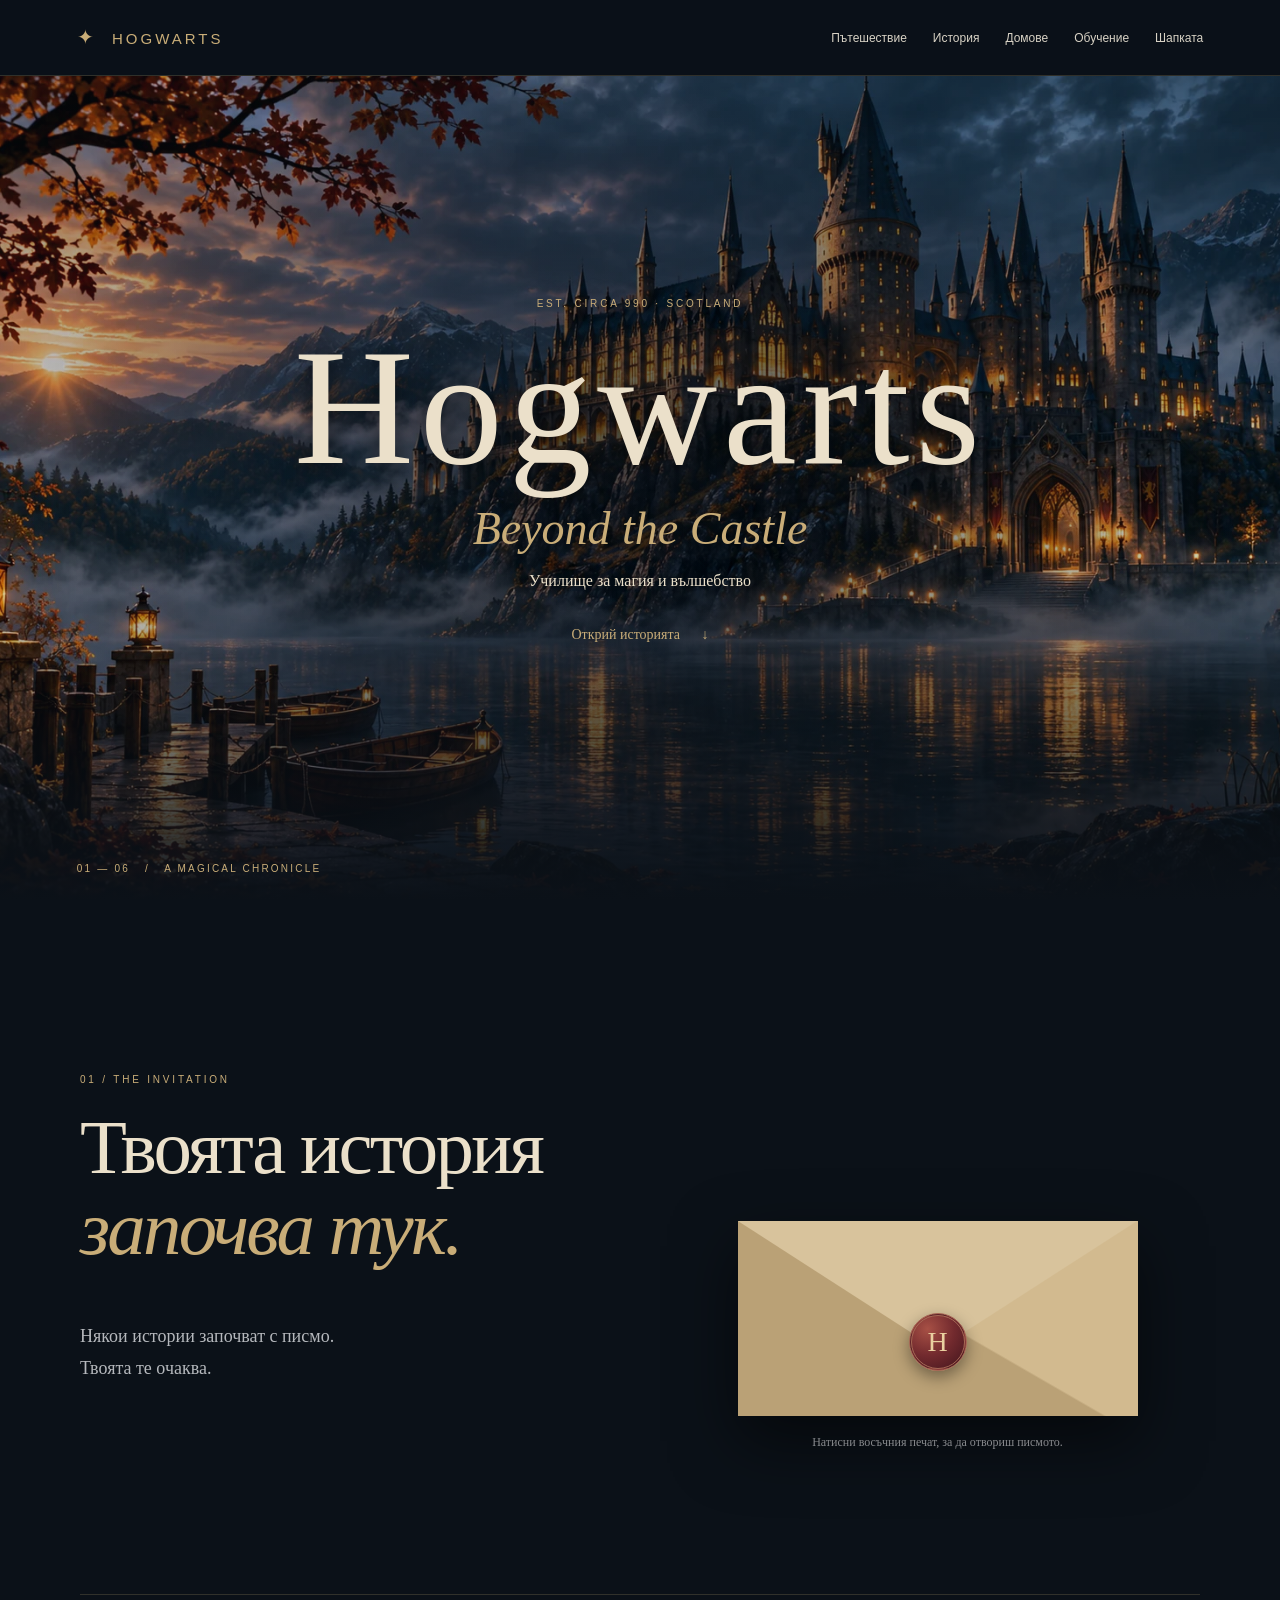
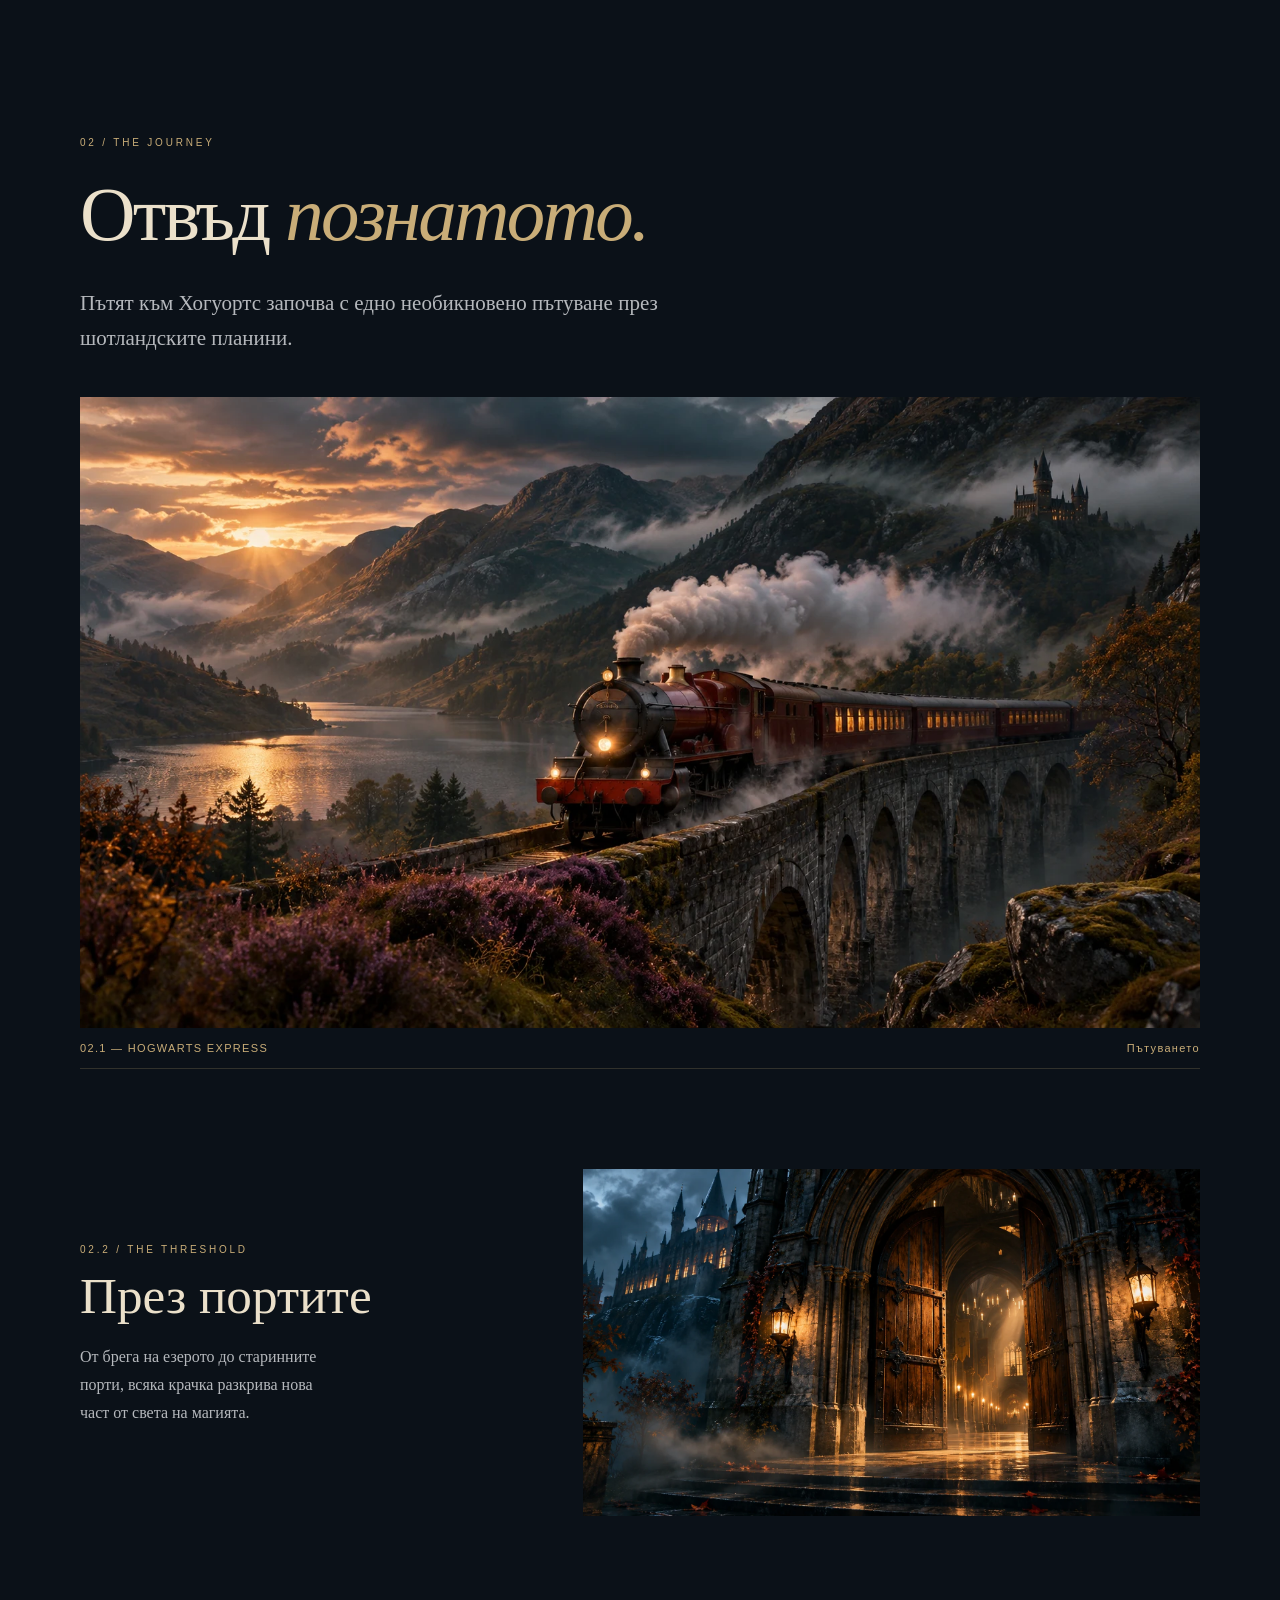
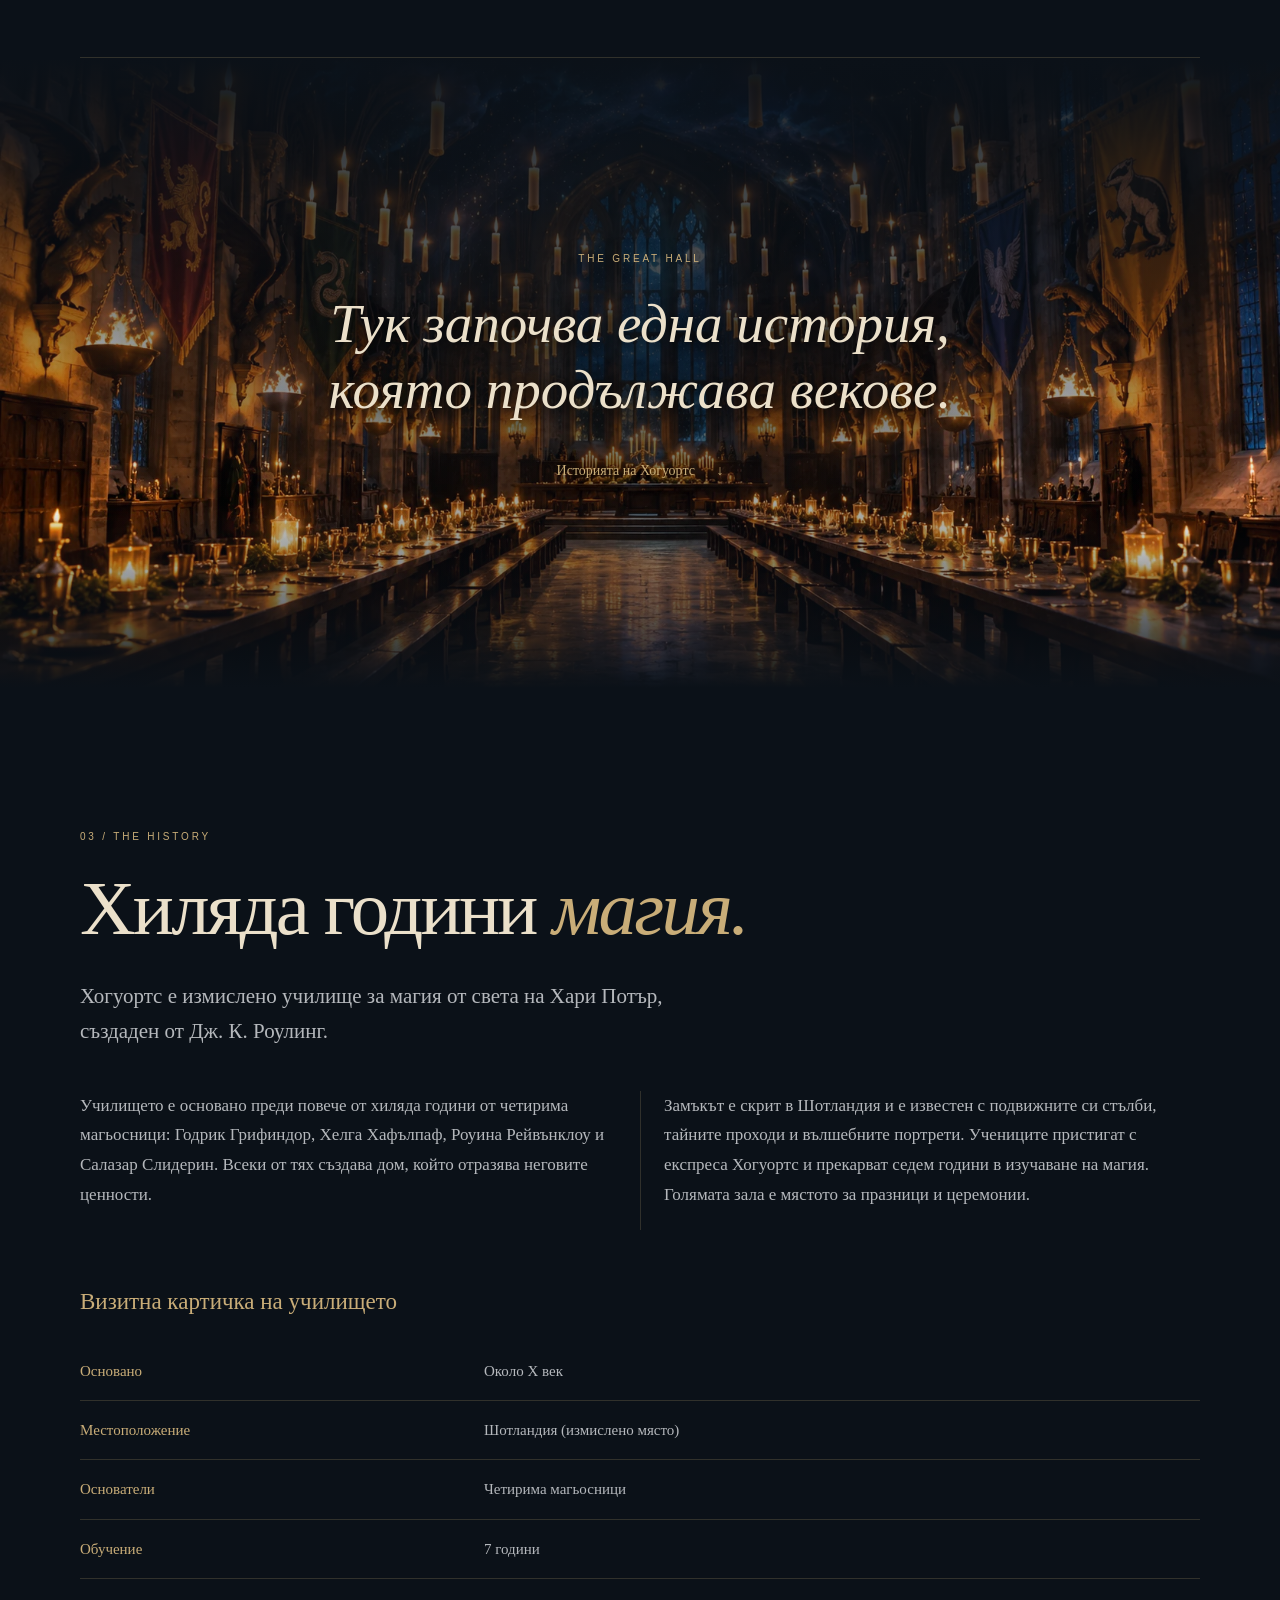
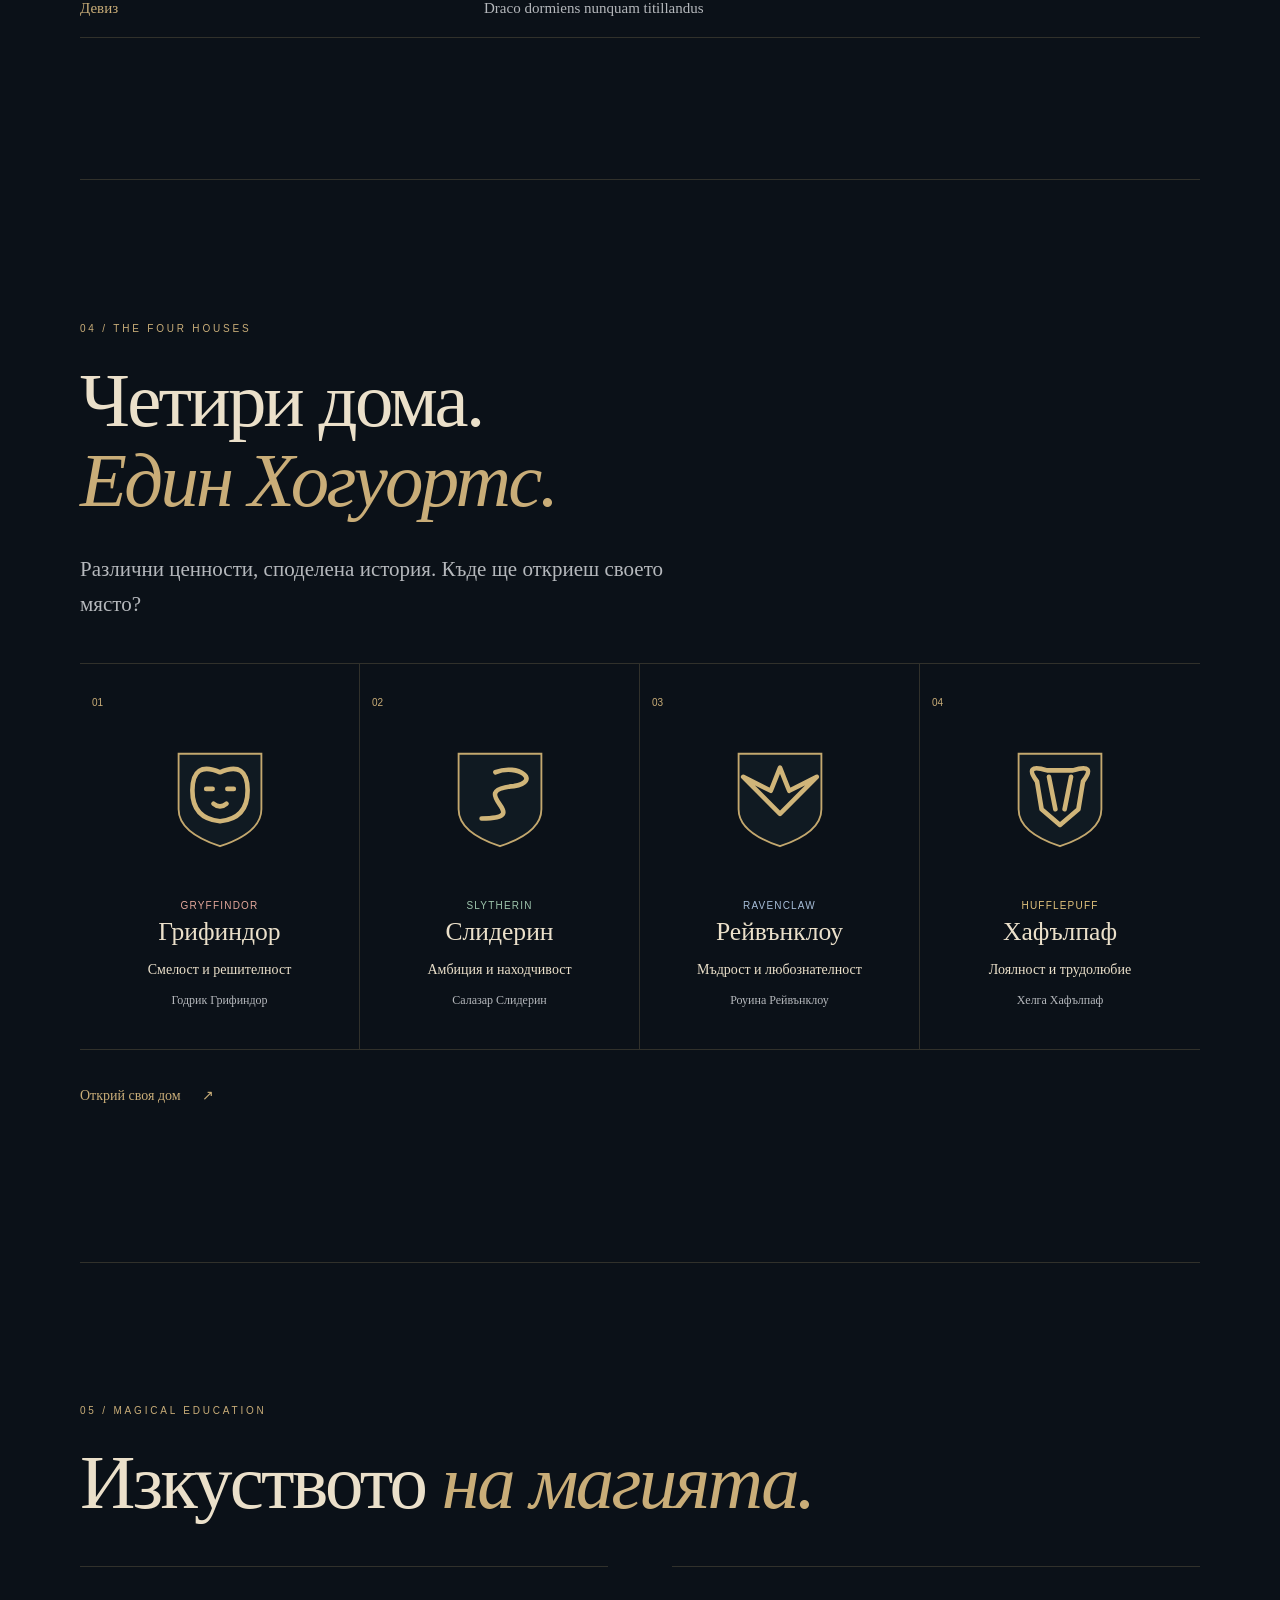
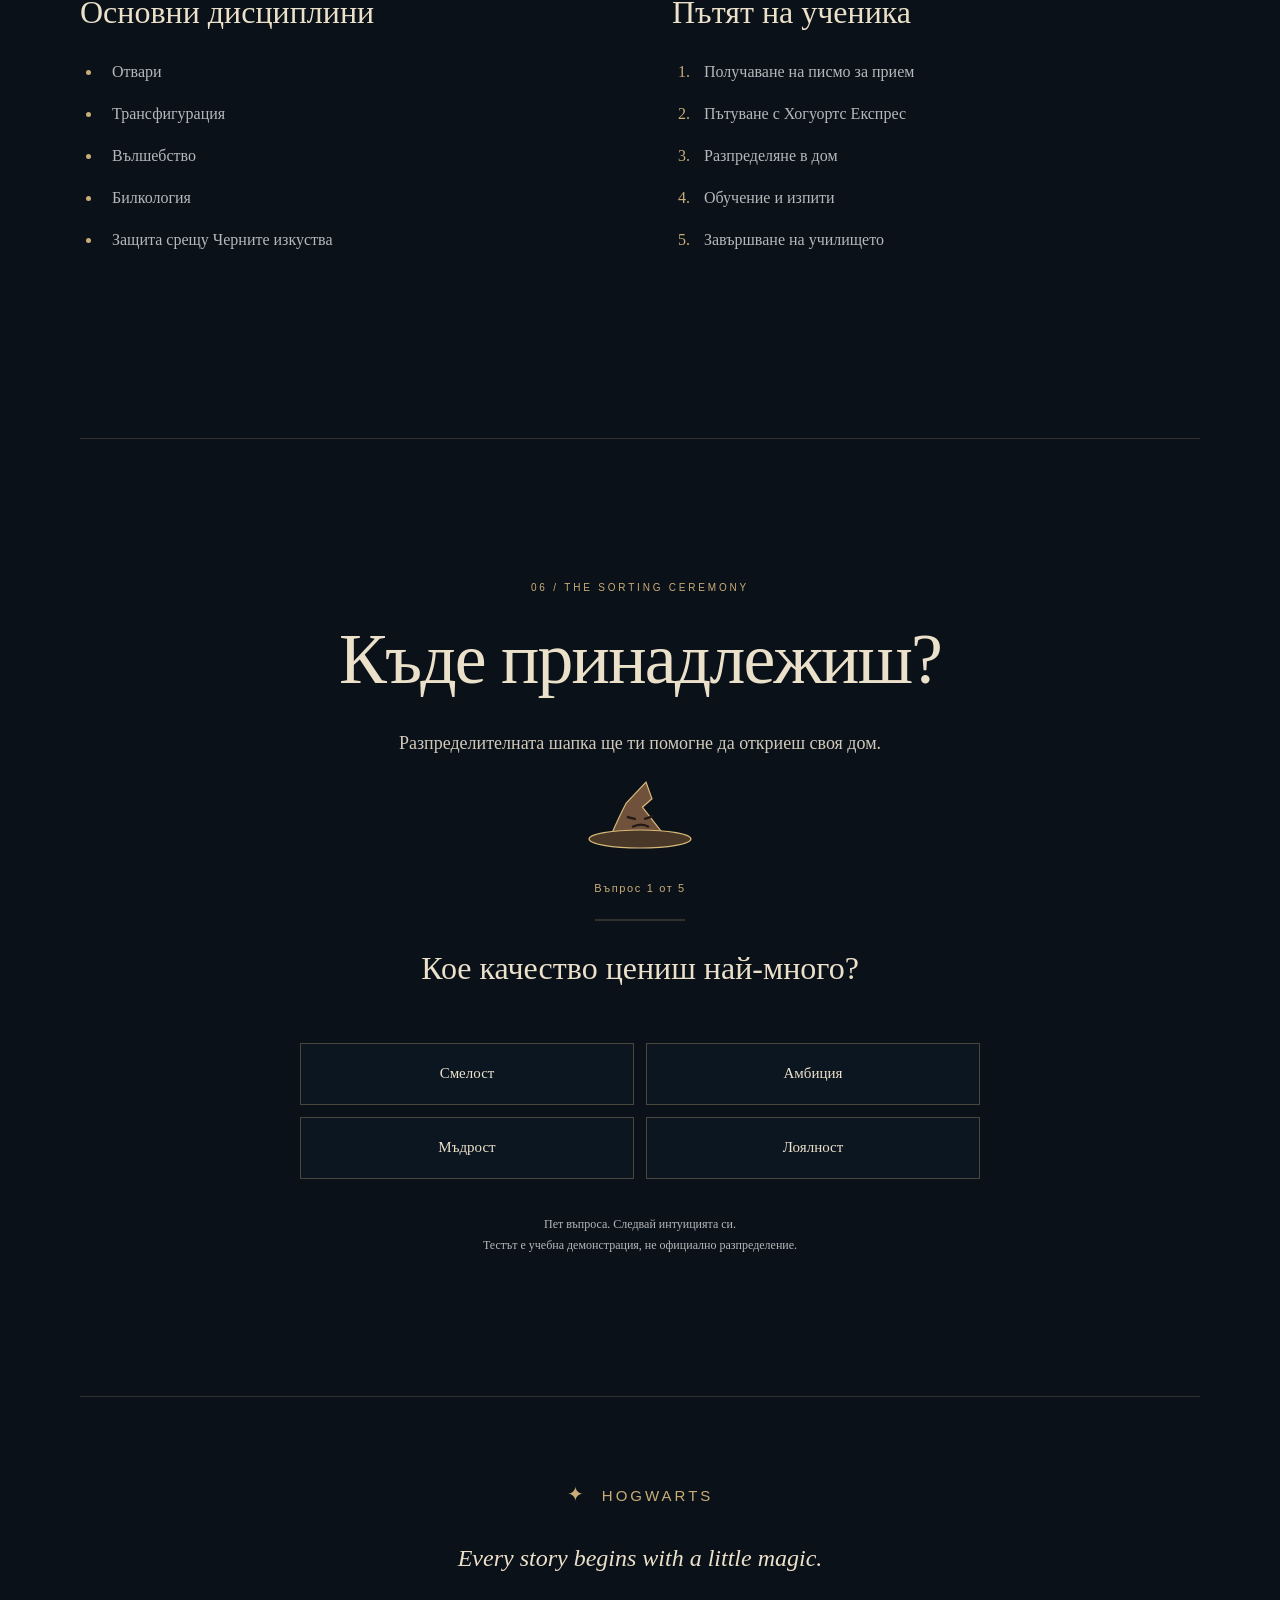
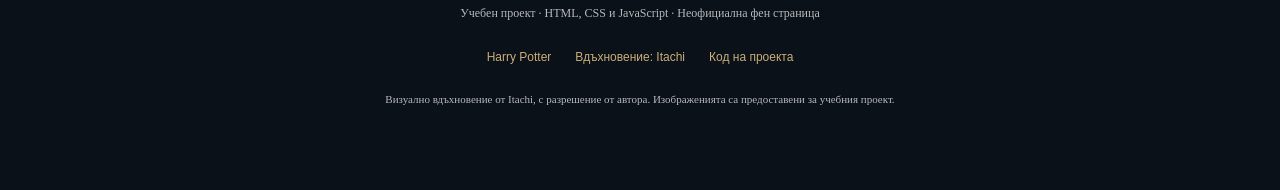
==== commit a9a44f9a: "Redesign Hogwarts as a cohesive editorial journey" ====
--- a/index.html
+++ b/index.html
@@ -7,7 +7,7 @@
   <meta name="description" content="Интерактивна биография на Хогуортс — история, четири дома, магическо образование и Разпределителната шапка.">
   <title>Hogwarts — Beyond the Castle</title>
   <link rel="icon" href="assets/hat.svg" type="image/svg+xml">
-  <link rel="preload" as="image" href="assets/scenes/journey.webp" fetchpriority="high">
+  <link rel="preload" as="image" href="assets/scenes/arrival.webp" fetchpriority="high">
   <link rel="stylesheet" href="style.css">
   <script src="script.js" defer></script>
 </head>
@@ -15,9 +15,9 @@
   <a class="skip-link" href="#history">Към съдържанието</a>
   <div id="progress" aria-hidden="true"></div>
   <header class="site-header">
-    <a class="brand" href="#invitation" aria-label="Хогуортс — начало"><span aria-hidden="true">✦</span> HOGWARTS</a>
+    <a class="brand" href="#home" aria-label="Хогуортс — начало"><span aria-hidden="true">✦</span> HOGWARTS</a>
     <nav aria-label="Основна навигация">
-      <a href="#home">Пътешествие</a>
+      <a href="#journey">Пътешествие</a>
       <a href="#history">История</a>
       <a href="#houses">Домове</a>
       <a href="#study">Обучение</a>
@@ -26,10 +26,15 @@
   </header>
 
   <main>
+    <section class="opening" id="home" aria-labelledby="page-title">
+      <img src="assets/scenes/arrival.webp" alt="Готически замък, осветен от златисти прозорци, край спокойно езеро по здрач." width="1672" height="941" fetchpriority="high">
+      <div class="opening-copy"><p class="eyebrow" lang="en">EST. CIRCA 990 · SCOTLAND</p><h1 id="page-title">Hogwarts</h1><p class="opening-subtitle" lang="en">Beyond the Castle</p><p>Училище за магия и вълшебство</p><a class="text-link" href="#invitation">Открий историята <span aria-hidden="true">↓</span></a></div>
+      <div class="opening-index" aria-hidden="true">01 — 06 &nbsp; / &nbsp; A MAGICAL CHRONICLE</div>
+    </section>
     <section class="invitation" id="invitation" aria-labelledby="invitation-title">
-      <p class="eyebrow" lang="en">THE INVITATION</p>
-      <h1 id="invitation-title">Hogwarts</h1>
-      <p class="invitation-subtitle" lang="en">School of Witchcraft &amp; Wizardry</p>
+      <p class="eyebrow" lang="en">01 / THE INVITATION</p>
+      <h2 id="invitation-title">Твоята история <em>започва тук.</em></h2>
+      
       <p class="invitation-intro">Някои истории започват с писмо.<br>Твоята те очаква.</p>
       <div class="envelope-stage">
         <!-- Писмото е отворено по подразбиране, за да се чете и без JavaScript. -->
@@ -38,7 +43,7 @@
             <p class="letter-heading">Хогуортс</p>
             <p class="letter-address">Уважаеми бъдещ ученико,</p>
             <p>Имаме удоволствието да Ви поканим да откриете света на магията.</p>
-            <a class="letter-link" href="#home">Приемам поканата <span aria-hidden="true">↗</span></a>
+            <a class="letter-link" href="#journey">Приемам поканата <span aria-hidden="true">↗</span></a>
             <p class="letter-signature">Училище за магия и вълшебство</p>
           </div>
           <div class="envelope-front" aria-hidden="true"></div>
@@ -47,59 +52,18 @@
         </div>
       </div>
       <p class="letter-hint" id="letter-hint" aria-live="polite">Добре дошли в света на магията!</p>
-      <a class="text-link invitation-skip" href="#home">Към пътешествието <span aria-hidden="true">↓</span></a>
+      
     </section>
-
-    <!-- Без анимации сцените са четири обикновени, достъпни секции. -->
-    <section class="journey" id="home" aria-label="Кинематографично пътешествие към Хогуортс">
-      <div class="cinematic-viewport">
-        <section class="scene" id="journey-scene" aria-labelledby="journey-title">
-          <img class="scene-image" src="assets/scenes/journey.webp" width="1672" height="941" alt="Парен влак пресича каменен виадукт сред шотландски планини и езеро по залез." fetchpriority="high" decoding="async">
-          <div class="scene-copy">
-            <p class="eyebrow" lang="en">ACT I · THE JOURNEY</p>
-            <h2 id="journey-title" lang="en">The Journey<br>Begins</h2>
-            <p class="scene-subtitle" lang="en">Every extraordinary adventure begins with a single step.</p>
-          </div>
-        </section>
-        <section class="scene" id="arrival-scene" aria-labelledby="arrival-title">
-          <img class="scene-image" src="assets/scenes/arrival.webp" width="1672" height="941" alt="Осветен готически замък се отразява в спокойно езеро, до лодки и фенери по здрач." loading="eager" decoding="async">
-          <div class="scene-copy">
-            <p class="eyebrow" lang="en">ACT II · THE ARRIVAL</p>
-            <h2 id="arrival-title" lang="en">Beyond<br>the Castle</h2>
-            <p class="scene-subtitle" lang="en">A thousand years of magic await.</p>
-          </div>
-        </section>
-        <section class="scene" id="entrance-scene" aria-labelledby="entrance-title">
-          <img class="scene-image" src="assets/scenes/entrance.webp" width="1672" height="941" alt="Отворени дървени порти на готически замък разкриват топло осветен коридор в нощта." loading="eager" decoding="async">
-          <div class="scene-copy">
-            <p class="eyebrow" lang="en">ACT III · THE ENTRANCE</p>
-            <h2 id="entrance-title" lang="en">Enter<br>the Unknown</h2>
-            <p class="scene-subtitle" lang="en">A world unlike any other lies beyond these doors.</p>
-          </div>
-        </section>
-        <section class="scene" id="great-hall-scene" aria-labelledby="great-hall-title">
-          <img class="scene-image" src="assets/scenes/great-hall.webp" width="1672" height="941" alt="Голямата зала с дълги маси, знамена на четирите дома, плаващи свещи и звезден таван." loading="eager" decoding="async">
-          <div class="candles" aria-hidden="true"><i></i><i></i><i></i><i></i><i></i></div>
-          <div class="scene-copy">
-            <p class="eyebrow" lang="en">ACT IV · THE GREAT HALL</p>
-            <h2 id="great-hall-title" lang="en">Where Magic<br>Comes Alive</h2>
-            <p class="scene-subtitle" lang="en">Four houses. Countless stories. One extraordinary school.</p>
-          </div>
-        </section>
-        <div class="mist" aria-hidden="true"></div>
-        <div id="sparkles" aria-hidden="true"></div>
-        <div class="cinematic-controls">
-          <p class="scroll-hint" lang="en">SCROLL TO DISCOVER <span aria-hidden="true">↓</span></p>
-          <ol class="scene-markers" aria-hidden="true"><li class="active">I</li><li>II</li><li>III</li><li>IV</li></ol>
-          <a class="text-link" href="#history">Към историята <span aria-hidden="true">↗</span></a>
-        </div>
-      </div>
+    <section class="section journey-chapter" id="journey" aria-labelledby="journey-title">
+      <div class="section-heading"><p class="eyebrow" lang="en">02 / THE JOURNEY</p><h2 id="journey-title">Отвъд <em>познатото.</em></h2><p class="intro">Пътят към Хогуортс започва с едно необикновено пътуване през шотландските планини.</p></div>
+      <figure class="editorial-image"><img src="assets/scenes/journey.webp" width="1672" height="941" alt="Парен влак на каменен виадукт сред шотландските планини." loading="lazy"><figcaption><span>02.1 — HOGWARTS EXPRESS</span><span>Пътуването</span></figcaption></figure>
+      <div class="editorial-split"><div><p class="eyebrow" lang="en">02.2 / THE THRESHOLD</p><h3>През портите</h3><p>От брега на езерото до старинните порти, всяка крачка разкрива нова част от света на магията.</p></div><figure class="editorial-image"><img src="assets/scenes/entrance.webp" width="1672" height="941" alt="Отворени готически порти с топла светлина." loading="lazy"></figure></div>
     </section>
-
+    <figure class="hall-interlude"><img src="assets/scenes/great-hall.webp" width="1672" height="941" alt="Голямата зала с дълги маси и плаващи свещи." loading="lazy"><figcaption><p class="eyebrow" lang="en">THE GREAT HALL</p><p>Тук започва една история,<br>която продължава векове.</p><a class="text-link" href="#history">Историята на Хогуортс <span aria-hidden="true">↓</span></a></figcaption></figure>
     <section class="section history" id="history" aria-labelledby="history-title">
       <div class="section-heading">
-        <p class="eyebrow" lang="en">06 / THE HISTORY</p>
-        <h2 id="history-title">Хиляда години<br><em>магия.</em></h2>
+        <p class="eyebrow" lang="en">03 / THE HISTORY</p>
+        <h2 id="history-title">Хиляда години <em>магия.</em></h2>
         <p class="intro">Хогуортс е измислено училище за магия от света на Хари Потър, създаден от Дж. К. Роулинг.</p>
       </div>
       <div class="columns">
@@ -117,11 +81,10 @@
         </tbody>
       </table>
     </section>
-
     <section class="section" id="houses" aria-labelledby="houses-title">
       <div class="section-heading">
-        <p class="eyebrow" lang="en">07 / THE FOUR HOUSES</p>
-        <h2 id="houses-title">Четири дома.<br><em>Един Хогуортс.</em></h2>
+        <p class="eyebrow" lang="en">04 / THE FOUR HOUSES</p>
+        <h2 id="houses-title">Четири дома. <em>Един Хогуортс.</em></h2>
         <p class="intro">Различни ценности, споделена история. Къде ще откриеш своето място?</p>
       </div>
       <div class="houses">
@@ -148,20 +111,18 @@
       </div>
       <a class="text-link" href="#sorting">Открий своя дом <span aria-hidden="true">↗</span></a>
     </section>
-
     <section class="section" id="study" aria-labelledby="study-title">
       <div class="section-heading">
-        <p class="eyebrow" lang="en">08 / MAGICAL EDUCATION</p>
-        <h2 id="study-title">Изкуството<br><em>на магията.</em></h2>
+        <p class="eyebrow" lang="en">05 / MAGICAL EDUCATION</p>
+        <h2 id="study-title">Изкуството <em>на магията.</em></h2>
       </div>
       <div class="study">
         <div><h3>Основни дисциплини</h3><ul><li>Отвари</li><li>Трансфигурация</li><li>Вълшебство</li><li>Билкология</li><li>Защита срещу Черните изкуства</li></ul></div>
         <div><h3>Пътят на ученика</h3><ol><li>Получаване на писмо за прием</li><li>Пътуване с Хогуортс Експрес</li><li>Разпределяне в дом</li><li>Обучение и изпити</li><li>Завършване на училището</li></ol></div>
       </div>
     </section>
-
     <section class="section sorting" id="sorting" aria-labelledby="sorting-title">
-      <p class="eyebrow" lang="en">09 / THE SORTING CEREMONY</p>
+      <p class="eyebrow" lang="en">06 / THE SORTING CEREMONY</p>
       <h2 id="sorting-title">Къде принадлежиш?</h2>
       <p class="intro">Разпределителната шапка ще ти помогне да откриеш своя дом.</p>
       <img class="sorting-hat" src="assets/hat.svg" width="180" height="180" alt="Магическата Разпределителна шапка на Хогуортс." loading="lazy">
@@ -177,9 +138,8 @@
       <p class="quiz-note">Пет въпроса. Следвай интуицията си.<br>Тестът е учебна демонстрация, не официално разпределение.</p>
     </section>
   </main>
-
   <footer>
-    <a class="brand" href="#invitation"><span aria-hidden="true">✦</span> HOGWARTS</a>
+    <a class="brand" href="#home"><span aria-hidden="true">✦</span> HOGWARTS</a>
     <p class="footer-title" lang="en">Every story begins with a little magic.</p>
     <p>Учебен проект · HTML, CSS и JavaScript · Неофициална фен страница</p>
     <nav aria-label="Източници и информация за проекта">
--- a/style.css
+++ b/style.css
@@ -391,3 +391,53 @@
   .mist, #sparkles, .candles, .trail, .cinematic-controls { display: none !important; }
 }
 @media (hover: none), (pointer: coarse) { .trail { display: none; } }
+
+/* V5: editorial layout. Natural scrolling, full-bleed photography, one chapter rhythm. */
+:root{--night:#0b1118;--paper:#ebe0ca;--gold:#c9ad78;--muted:#b5b8bc;--line:#c9ad7833;--header-height:76px;--chapter-width:1120px}
+body{background:var(--night)}
+.site-header{background:#0b1118f5}
+.opening{position:relative;min-height:calc(100svh - var(--header-height));display:grid;place-items:center;text-align:center;isolation:isolate;overflow:hidden}
+.opening>img,.hall-interlude>img{position:absolute;inset:0;width:100%;height:100%;object-fit:cover;z-index:-2}
+.opening:before,.hall-interlude:before{content:'';position:absolute;inset:0;z-index:-1;background:linear-gradient(0deg,#0b1118 0%,#0b111822 38%,#0b111855 80%),radial-gradient(ellipse at 50% 52%,#05090fa8,transparent 70%)}
+.opening-copy{padding:80px 20px 100px;text-shadow:0 2px 24px #0009}
+.opening h1{font-size:clamp(65px,13vw,166px);letter-spacing:.035em;line-height:1;margin:12px 0;color:var(--paper)}
+.opening-subtitle{font:italic clamp(23px,4vw,46px) var(--serif);color:var(--gold);margin:12px 0}
+.opening-copy>p:not(.eyebrow):not(.opening-subtitle){font-size:16px}
+.opening-index{position:absolute;bottom:26px;left:6%;font:10px Arial,sans-serif;letter-spacing:.22em;color:var(--gold)}
+main>.section,main>.invitation{width:min(var(--chapter-width),90%);max-width:none;margin-inline:auto;padding:clamp(70px,11vw,150px) 0;border-bottom:1px solid var(--line)}
+.section-heading{max-width:740px;margin-bottom:42px}
+.section-heading h2,.invitation h2{font-size:clamp(37px,6vw,78px);letter-spacing:-.035em;line-height:1.05}
+.section-heading .intro{max-width:58ch;color:var(--muted);font-size:clamp(16px,1.8vw,21px)}
+.invitation{min-height:0;background:none;display:grid;grid-template-columns:minmax(0,1fr) minmax(0,1fr);grid-template-rows:auto auto auto;align-items:center;column-gap:70px;text-align:left}
+.invitation>.eyebrow{grid-column:1;grid-row:1;align-self:end;margin:0 0 20px}
+.invitation h2{grid-column:1;grid-row:2;align-self:start;margin:0}
+.invitation-intro{grid-column:1;grid-row:3;align-self:start;margin:20px 0 0;font-size:18px}
+.envelope-stage{grid-column:2;grid-row:1/4;width:min(400px,100%);height:375px;align-self:center;text-align:center}
+.letter-hint{grid-column:2;grid-row:4;text-align:center;margin:16px 0 0}
+.editorial-image{margin:0}
+.editorial-image img{width:100%;height:auto;display:block}
+.editorial-image figcaption{display:flex;justify-content:space-between;gap:12px;padding:14px 0;border-bottom:1px solid var(--line);font:11px Arial,sans-serif;letter-spacing:.12em;color:var(--gold)}
+.editorial-split{display:grid;grid-template-columns:1fr 1.45fr;gap:clamp(25px,6vw,85px);align-items:center;margin-top:clamp(45px,8vw,100px)}
+.editorial-split h3{font-size:clamp(30px,4vw,52px);margin-bottom:20px}
+.editorial-split p:not(.eyebrow){color:var(--muted);max-width:32ch}
+.hall-interlude{position:relative;isolation:isolate;margin:0;min-height:70svh;display:grid;place-items:center;text-align:center;overflow:hidden}
+.hall-interlude:before{background:linear-gradient(0deg,#0b1118 0%,transparent 30%,#0b1118 100%),radial-gradient(ellipse at center,#05090fa8,transparent 70%)}
+.hall-interlude figcaption{padding:70px 20px;max-width:800px;text-shadow:0 2px 20px #000}
+.hall-interlude figcaption>p:not(.eyebrow){font:italic clamp(25px,4.8vw,55px)/1.2 var(--serif);margin:24px 0}
+.history table{margin-top:52px}
+.houses{display:grid;grid-template-columns:repeat(4,minmax(0,1fr));gap:0;border-top:1px solid var(--line);border-bottom:1px solid var(--line)}
+.house{background:none!important;border:0;border-right:1px solid var(--line);border-radius:0;box-shadow:none;min-width:0;text-align:center;padding:30px 12px;display:flex;flex-direction:column;align-items:center}
+.house:last-child{border-right:0}.house:after{display:none}.house:hover{transform:none}
+.house img{width:92px;height:105px;object-fit:contain;margin:12px auto 20px}
+.house h3{font-size:clamp(18px,2vw,26px)}
+.house .house-name{font-size:10px;letter-spacing:.12em}
+.house-number{position:static;align-self:flex-start;color:var(--gold)}
+.study{gap:clamp(24px,5vw,65px)}
+.study>div{background:transparent;border:0;border-top:1px solid var(--line);border-radius:0;padding:28px 0}
+.sorting{background:none!important;text-align:center}
+.sorting .intro{margin-inline:auto}
+.sorting-hat{width:120px;height:auto;margin:0 auto 25px}
+.quiz{margin-inline:auto;max-width:680px}
+footer{padding:80px 20px;border-top:0}
+@media(max-width:760px){main>.section,main>.invitation{width:88%;padding:65px 0}.invitation{display:flex;flex-direction:column;align-items:stretch;text-align:center;gap:16px}.invitation-intro{margin:0}.envelope-stage{margin:0 auto}.letter-hint{margin:0}.editorial-split{grid-template-columns:1fr;gap:20px}.editorial-split p:not(.eyebrow){max-width:none}.houses{grid-template-columns:repeat(2,minmax(0,1fr))}.house:nth-child(2){border-right:0}.house:nth-child(-n+2){border-bottom:1px solid var(--line)}.opening-index{font-size:9px}.hall-interlude{min-height:55svh}}
+@media(prefers-reduced-motion:reduce){.opening,.hall-interlude{min-height:60vh}html{scroll-behavior:auto}}
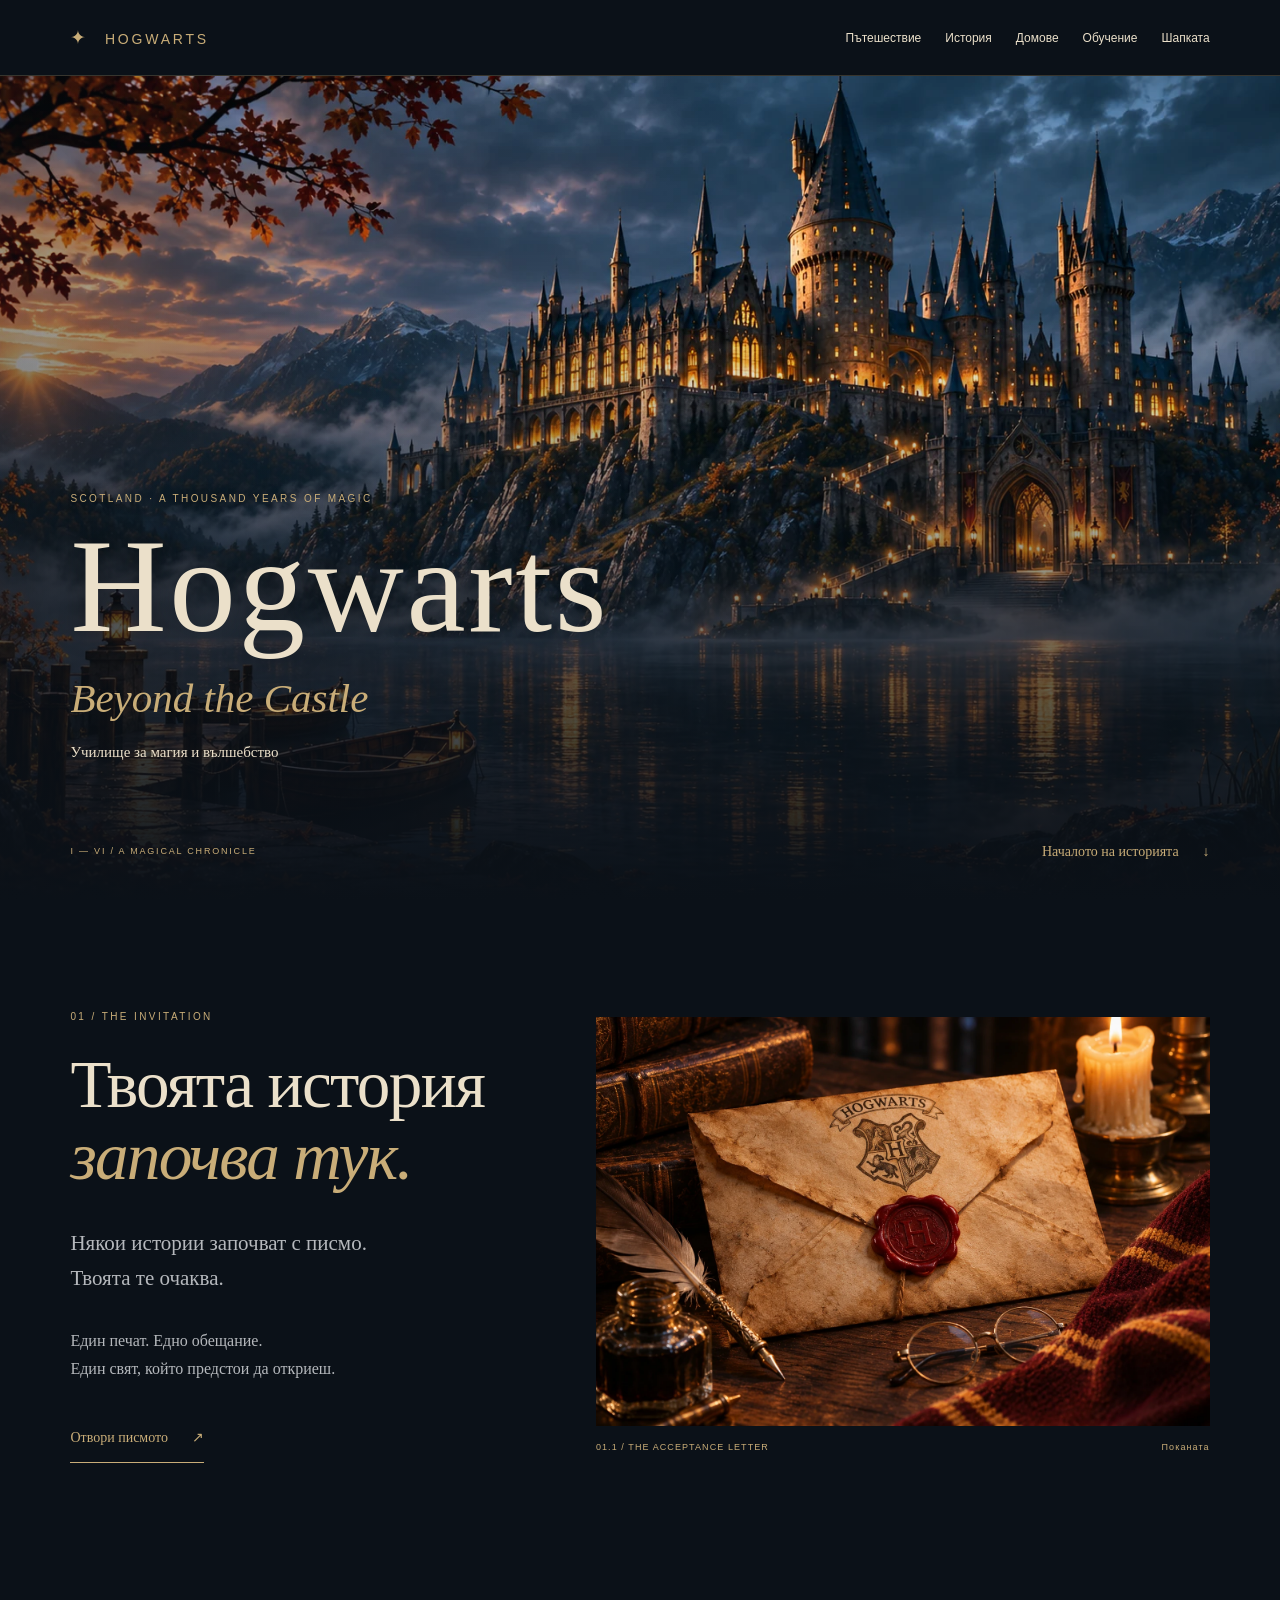
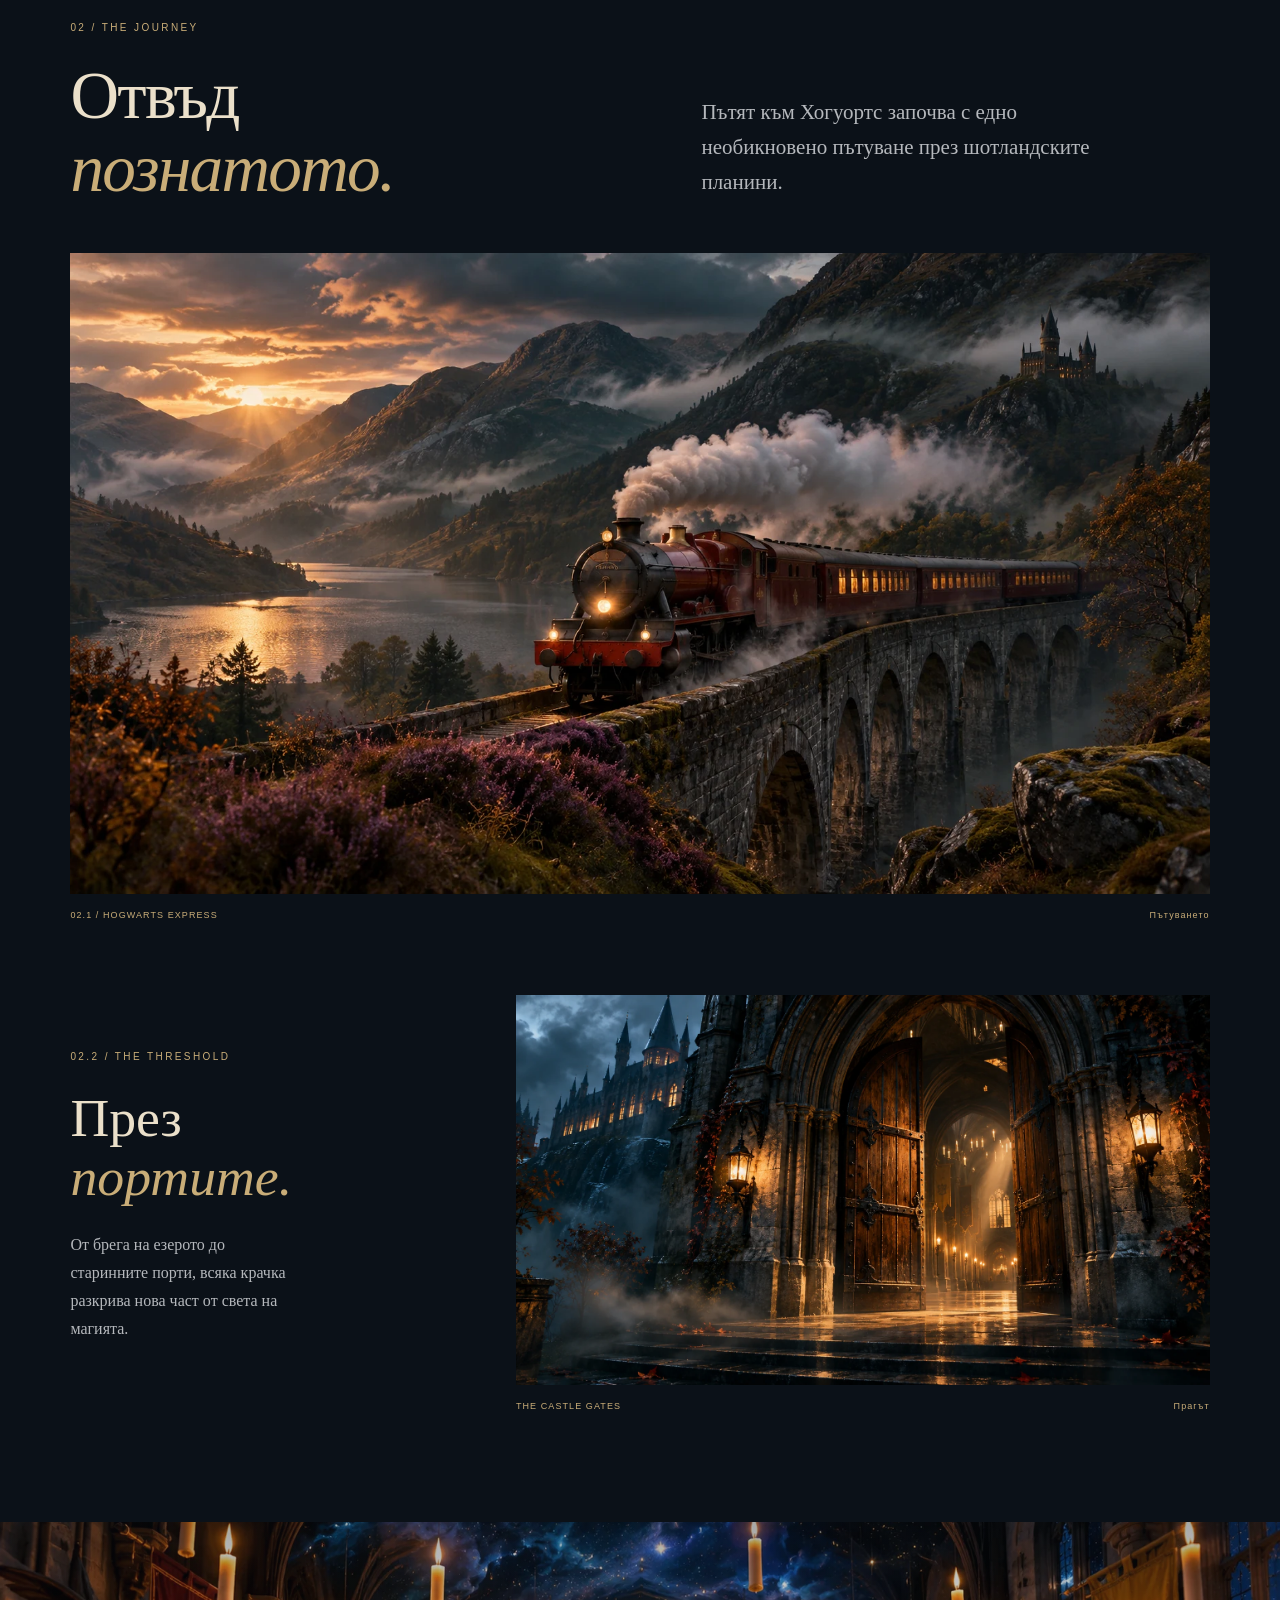
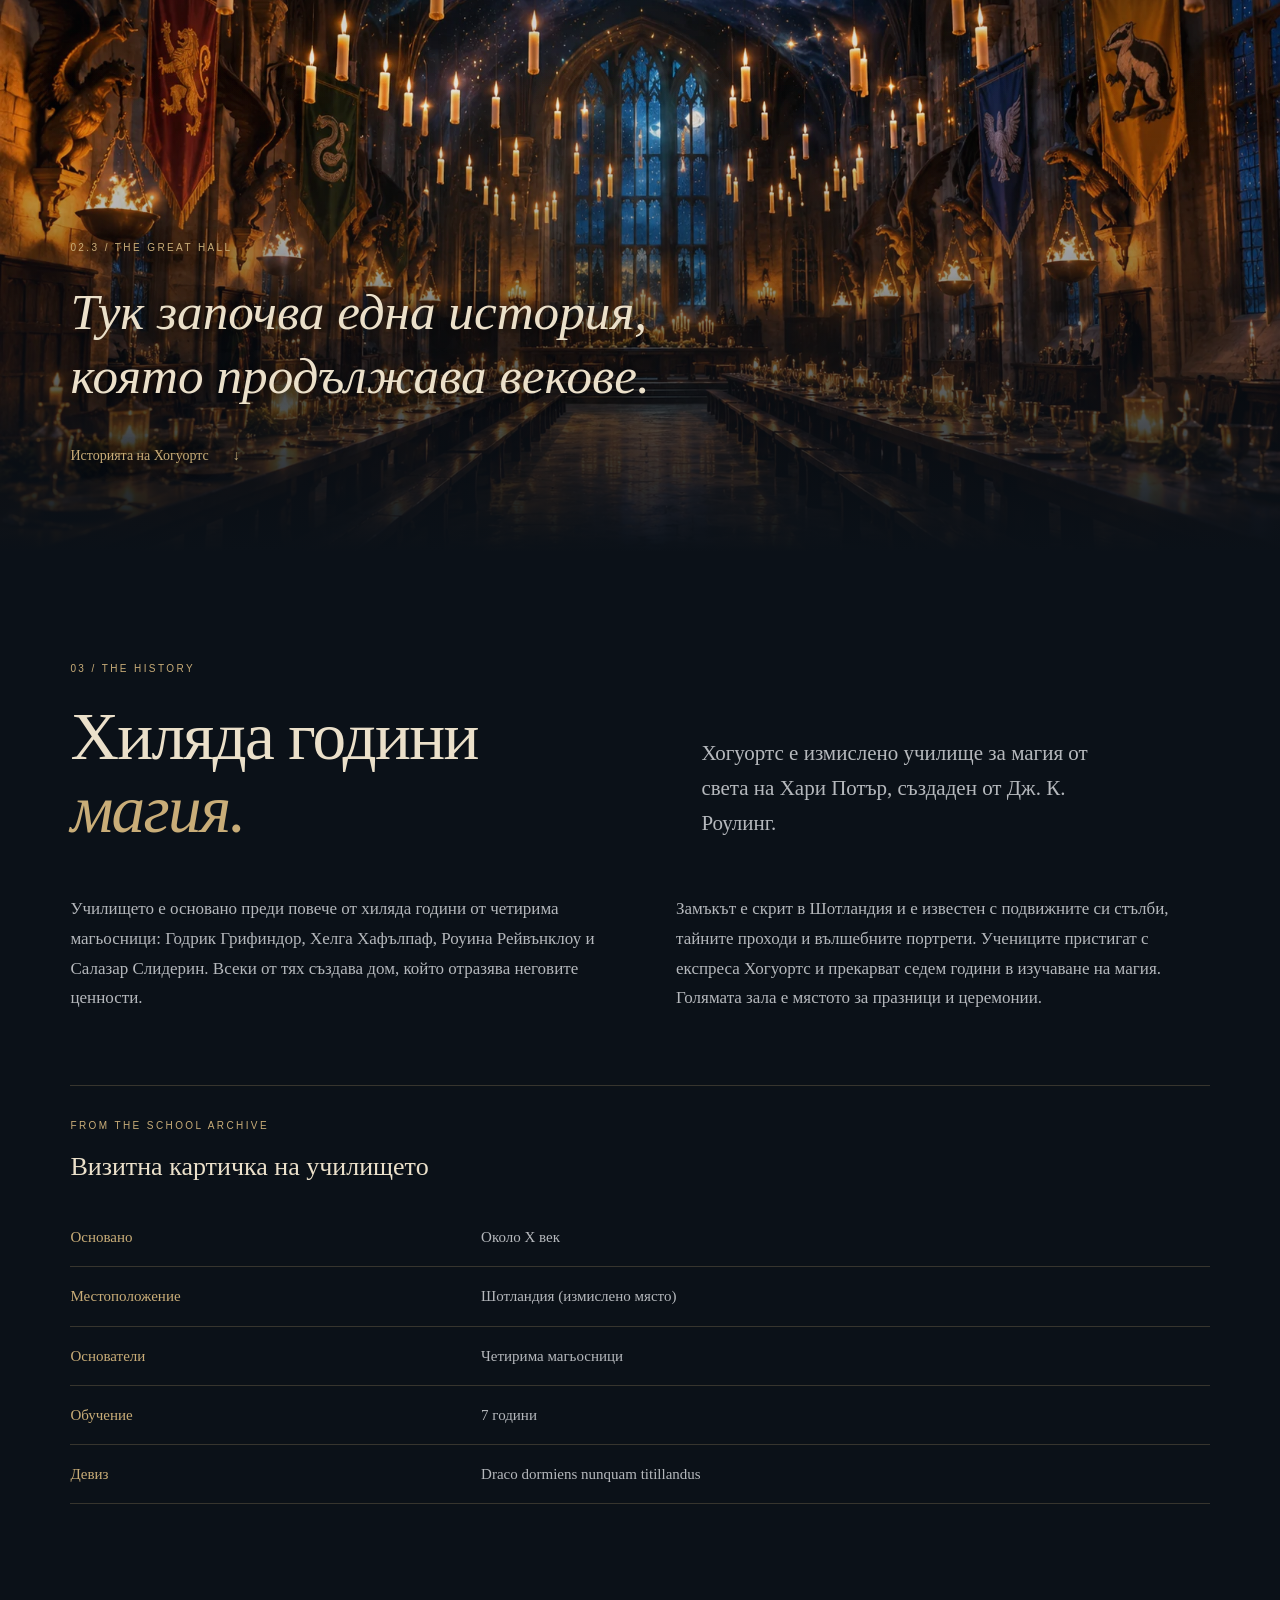
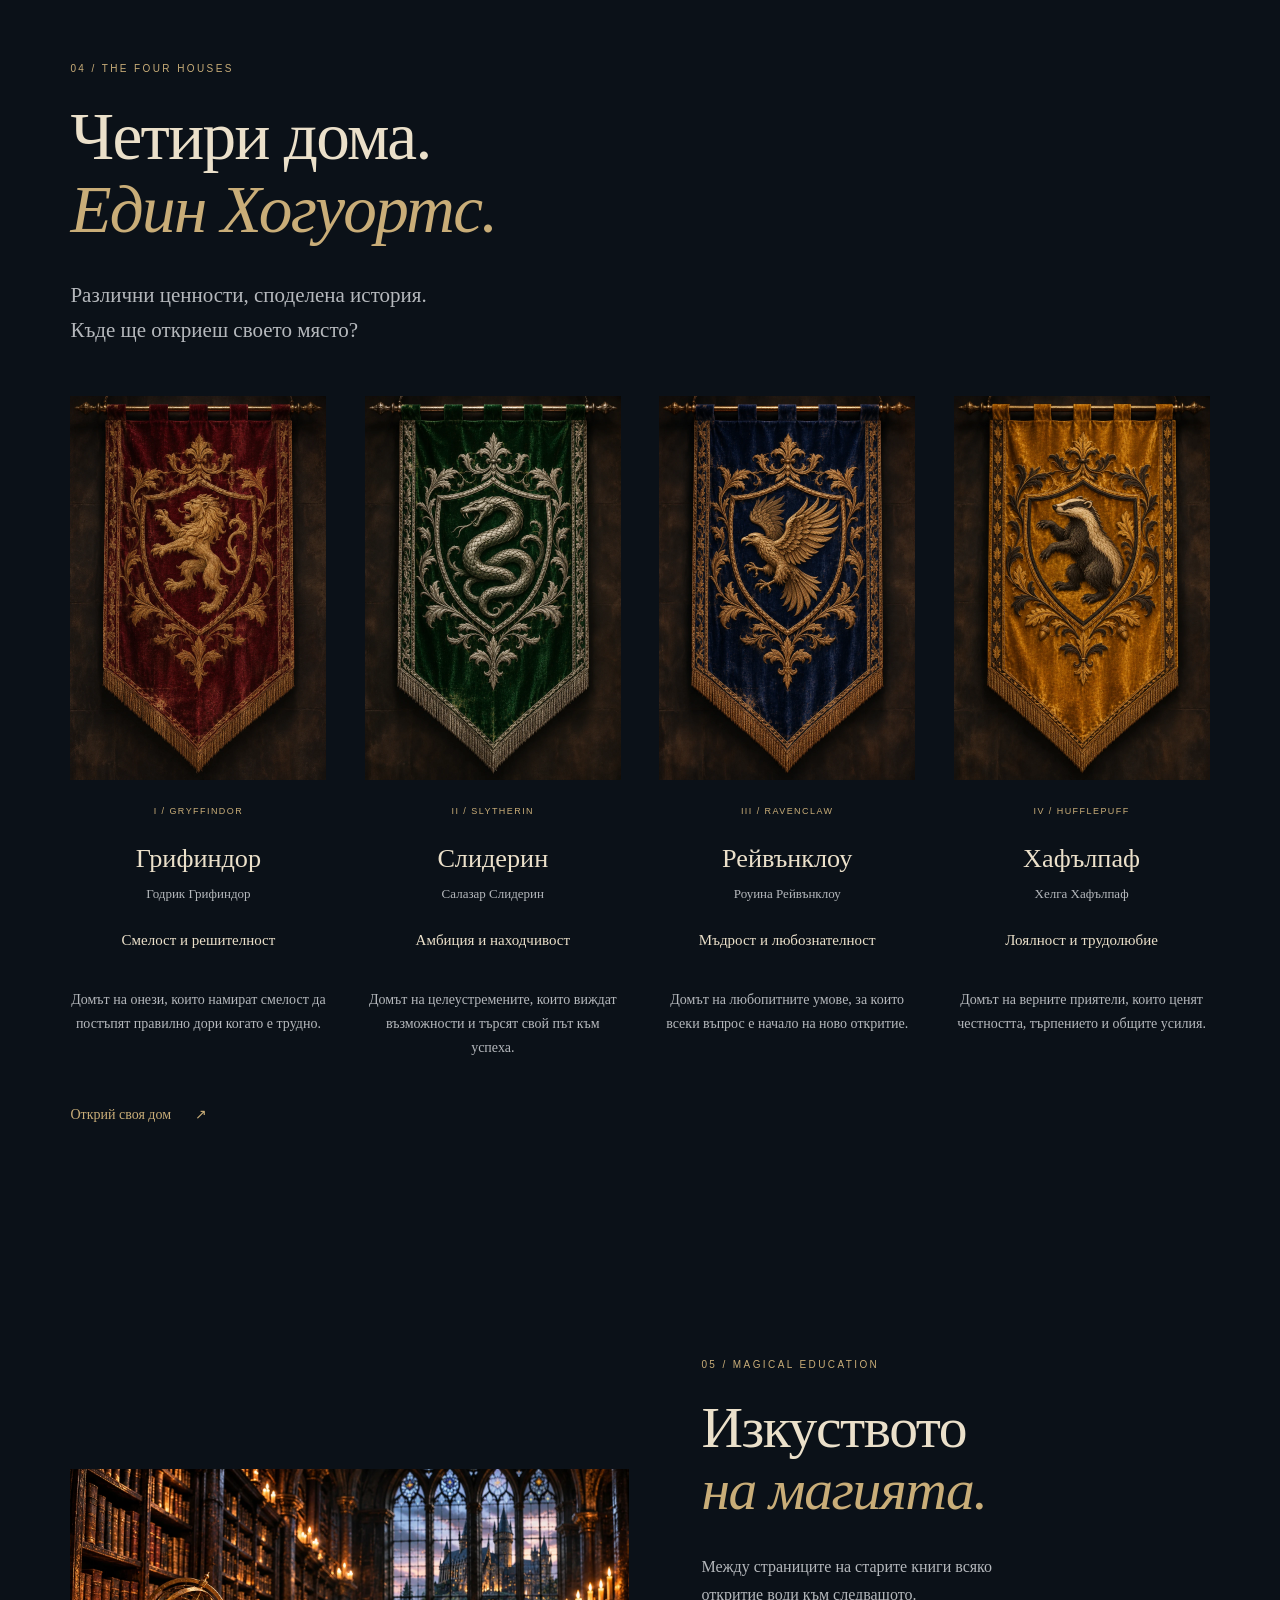
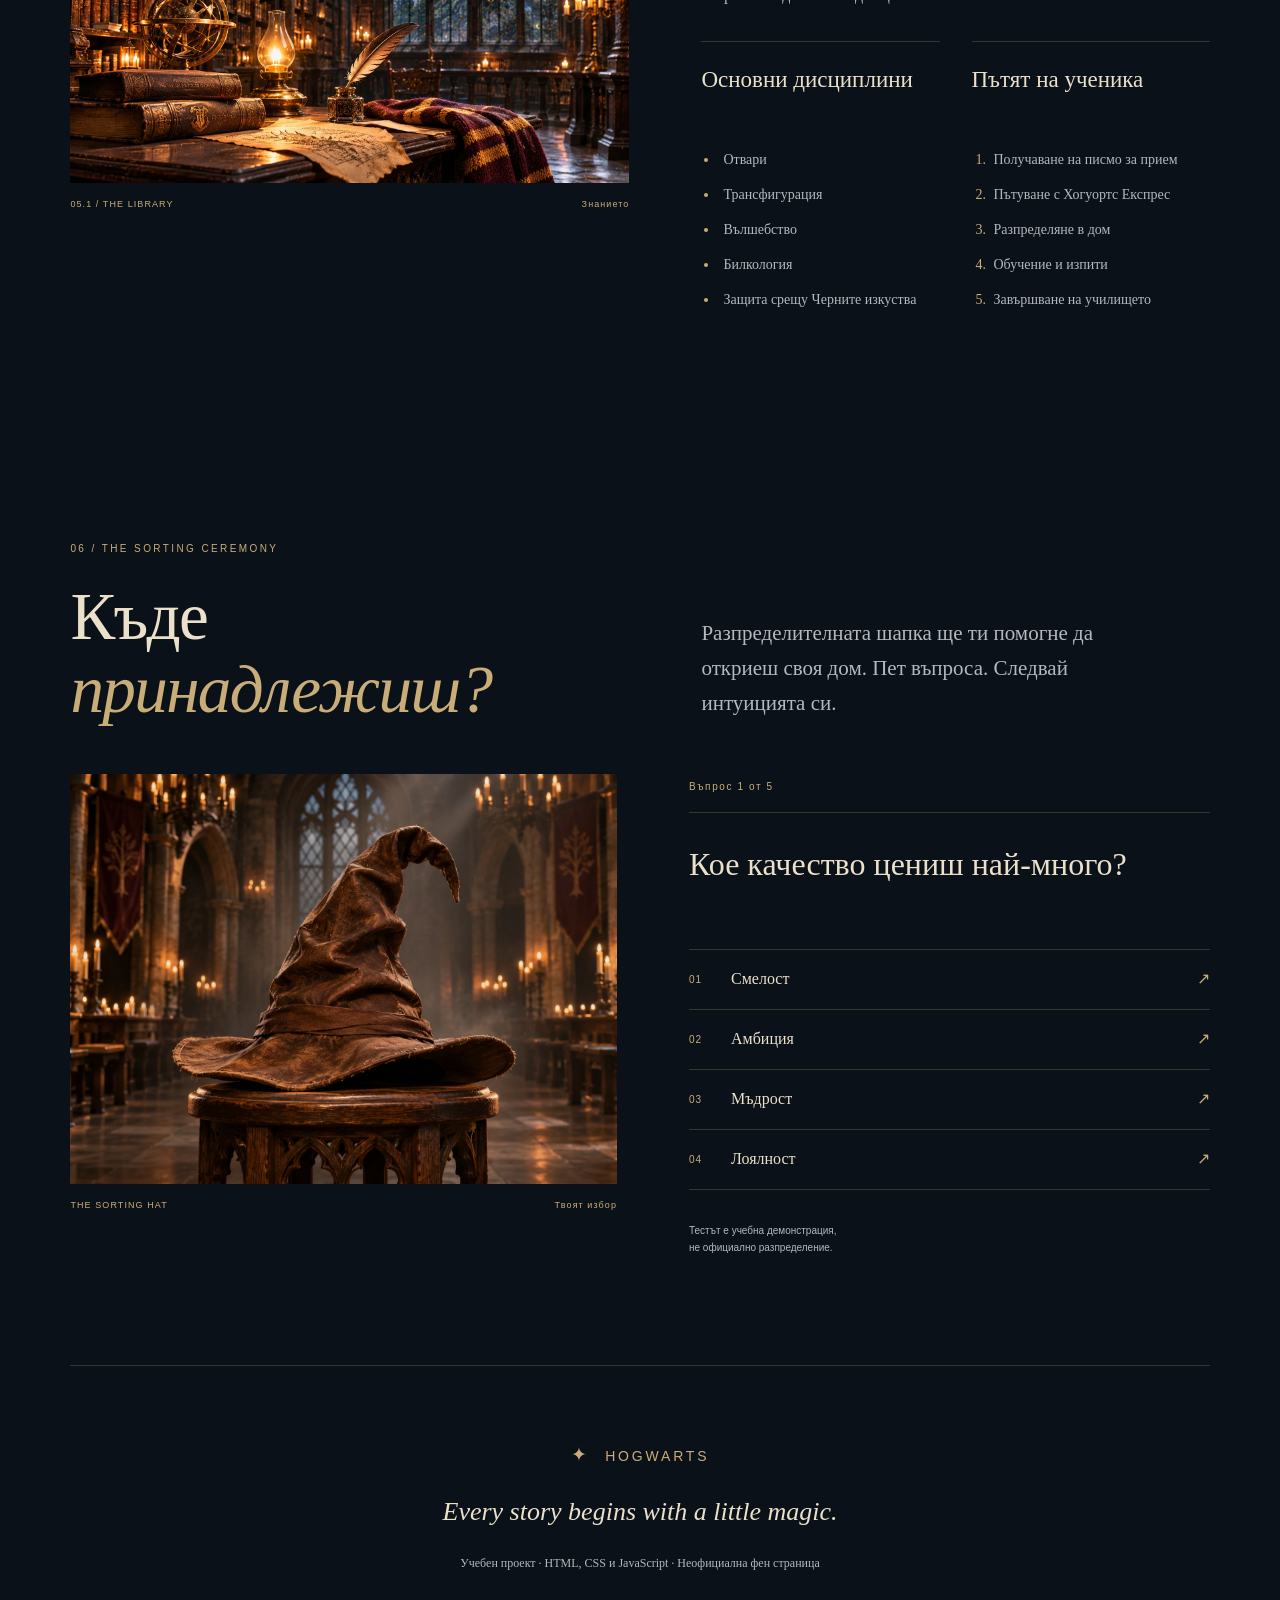
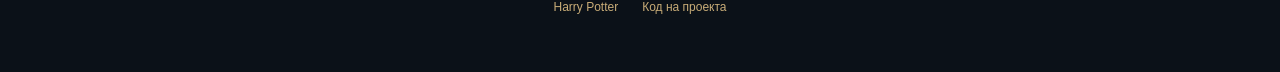
==== commit 0c310e95: "Finish Hogwarts V5 editorial photography and interactive ceremony" ====
--- a/index.html
+++ b/index.html
@@ -3,9 +3,9 @@
 <head>
   <meta charset="UTF-8">
   <meta name="viewport" content="width=device-width, initial-scale=1">
-  <meta name="theme-color" content="#080e17">
-  <meta name="description" content="Интерактивна биография на Хогуортс — история, четири дома, магическо образование и Разпределителната шапка.">
-  <title>Hogwarts — Beyond the Castle</title>
+  <meta name="theme-color" content="#0B1118">
+  <meta name="description" content="Една магическа хроника на Хогуортс — история, четири дома, образование и интерактивна Разпределителна шапка.">
+  <title>Hogwarts — A Magical Chronicle</title>
   <link rel="icon" href="assets/hat.svg" type="image/svg+xml">
   <link rel="preload" as="image" href="assets/scenes/arrival.webp" fetchpriority="high">
   <link rel="stylesheet" href="style.css">
@@ -27,127 +27,163 @@
 
   <main>
     <section class="opening" id="home" aria-labelledby="page-title">
-      <img src="assets/scenes/arrival.webp" alt="Готически замък, осветен от златисти прозорци, край спокойно езеро по здрач." width="1672" height="941" fetchpriority="high">
-      <div class="opening-copy"><p class="eyebrow" lang="en">EST. CIRCA 990 · SCOTLAND</p><h1 id="page-title">Hogwarts</h1><p class="opening-subtitle" lang="en">Beyond the Castle</p><p>Училище за магия и вълшебство</p><a class="text-link" href="#invitation">Открий историята <span aria-hidden="true">↓</span></a></div>
-      <div class="opening-index" aria-hidden="true">01 — 06 &nbsp; / &nbsp; A MAGICAL CHRONICLE</div>
+      <img class="opening-image" src="assets/scenes/arrival.webp" width="1672" height="941" alt="Осветен готически замък над езеро по здрач; лодки и фенери очакват на брега." fetchpriority="high" decoding="async">
+      <div class="opening-copy">
+        <p class="eyebrow" lang="en">SCOTLAND · A THOUSAND YEARS OF MAGIC</p>
+        <h1 id="page-title">Hogwarts</h1>
+        <p class="opening-subtitle" lang="en">Beyond the Castle</p>
+        <p class="opening-intro">Училище за магия и вълшебство</p>
+      </div>
+      <div class="opening-footer">
+        <p class="opening-index" lang="en">I — VI / A MAGICAL CHRONICLE</p>
+        <a class="text-link" href="#invitation">Началото на историята <span aria-hidden="true">↓</span></a>
+      </div>
     </section>
-    <section class="invitation" id="invitation" aria-labelledby="invitation-title">
-      <p class="eyebrow" lang="en">01 / THE INVITATION</p>
-      <h2 id="invitation-title">Твоята история <em>започва тук.</em></h2>
-      
-      <p class="invitation-intro">Някои истории започват с писмо.<br>Твоята те очаква.</p>
-      <div class="envelope-stage">
-        <!-- Писмото е отворено по подразбиране, за да се чете и без JavaScript. -->
-        <div class="envelope open" id="envelope">
-          <div class="letter" id="letter">
-            <p class="letter-heading">Хогуортс</p>
-            <p class="letter-address">Уважаеми бъдещ ученико,</p>
-            <p>Имаме удоволствието да Ви поканим да откриете света на магията.</p>
-            <a class="letter-link" href="#journey">Приемам поканата <span aria-hidden="true">↗</span></a>
-            <p class="letter-signature">Училище за магия и вълшебство</p>
-          </div>
-          <div class="envelope-front" aria-hidden="true"></div>
-          <div class="flap" aria-hidden="true"></div>
-          <button class="seal" id="seal" type="button" aria-label="Отвори писмото" aria-controls="letter" aria-expanded="false" hidden>H</button>
-        </div>
+
+    <section class="section invitation" id="invitation" aria-labelledby="invitation-title">
+      <div class="invitation-copy">
+        <p class="eyebrow" lang="en">01 / THE INVITATION</p>
+        <h2 id="invitation-title">Твоята история<br><em>започва тук.</em></h2>
+        <p class="intro">Някои истории започват с писмо.<br>Твоята те очаква.</p>
+        <p class="section-note">Един печат. Едно обещание.<br>Един свят, който предстои да откриеш.</p>
+        <button class="text-link action-link" id="letter-toggle" type="button" aria-controls="letter" aria-expanded="false" hidden>Отвори писмото <span aria-hidden="true">↗</span></button>
       </div>
-      <p class="letter-hint" id="letter-hint" aria-live="polite">Добре дошли в света на магията!</p>
-      
+      <div class="invitation-visual">
+        <figure class="invitation-photo" id="invitation-photo">
+          <img src="assets/editorial/invitation.webp" width="1536" height="1024" alt="Античен пергаментов плик с герб на Хогуортс и бордо восъчен печат, сред книги, перо и свещ." loading="lazy" decoding="async">
+          <figcaption class="photo-caption"><span lang="en">01.1 / THE ACCEPTANCE LETTER</span><span>Поканата</span></figcaption>
+        </figure>
+        <!-- Без JavaScript писмото остава видимо под снимката. -->
+        <article class="letter" id="letter" tabindex="-1" aria-labelledby="letter-title">
+          <h3 id="letter-title">Хогуортс</h3>
+          <p class="letter-address">Уважаеми бъдещ ученико,</p>
+          <p>Имаме удоволствието да Ви поканим да откриете света на магията.</p>
+          <a class="letter-accept" href="#journey">Приемам поканата <span aria-hidden="true">↗</span></a>
+          <div class="letter-footer"><p>С най-добри пожелания,<br>Хогуортс</p><button class="letter-close" id="letter-close" type="button" hidden>Затвори писмото</button></div>
+        </article>
+      </div>
     </section>
+
     <section class="section journey-chapter" id="journey" aria-labelledby="journey-title">
-      <div class="section-heading"><p class="eyebrow" lang="en">02 / THE JOURNEY</p><h2 id="journey-title">Отвъд <em>познатото.</em></h2><p class="intro">Пътят към Хогуортс започва с едно необикновено пътуване през шотландските планини.</p></div>
-      <figure class="editorial-image"><img src="assets/scenes/journey.webp" width="1672" height="941" alt="Парен влак на каменен виадукт сред шотландските планини." loading="lazy"><figcaption><span>02.1 — HOGWARTS EXPRESS</span><span>Пътуването</span></figcaption></figure>
-      <div class="editorial-split"><div><p class="eyebrow" lang="en">02.2 / THE THRESHOLD</p><h3>През портите</h3><p>От брега на езерото до старинните порти, всяка крачка разкрива нова част от света на магията.</p></div><figure class="editorial-image"><img src="assets/scenes/entrance.webp" width="1672" height="941" alt="Отворени готически порти с топла светлина." loading="lazy"></figure></div>
+      <div class="chapter-introduction">
+        <div><p class="eyebrow" lang="en">02 / THE JOURNEY</p><h2 id="journey-title">Отвъд<br><em>познатото.</em></h2></div>
+        <p class="intro">Пътят към Хогуортс започва с едно необикновено пътуване през шотландските планини.</p>
+      </div>
+      <figure class="editorial-image train-image">
+        <img src="assets/scenes/journey.webp" width="1672" height="941" alt="Парен влак пресича каменен виадукт над езеро сред шотландските планини по залез." loading="lazy" decoding="async">
+        <figcaption class="photo-caption"><span lang="en">02.1 / HOGWARTS EXPRESS</span><span>Пътуването</span></figcaption>
+      </figure>
+      <div class="editorial-split entrance-layout">
+        <div class="entrance-copy"><p class="eyebrow" lang="en">02.2 / THE THRESHOLD</p><h3>През <br><em>портите.</em></h3><p>От брега на езерото до старинните порти, всяка крачка разкрива нова част от света на магията.</p></div>
+        <figure class="editorial-image"><img src="assets/scenes/entrance.webp" width="1672" height="941" alt="Отворени дървени порти на готически замък разкриват топло осветен коридор в нощта." loading="lazy" decoding="async"><figcaption class="photo-caption"><span lang="en">THE CASTLE GATES</span><span>Прагът</span></figcaption></figure>
+      </div>
     </section>
-    <figure class="hall-interlude"><img src="assets/scenes/great-hall.webp" width="1672" height="941" alt="Голямата зала с дълги маси и плаващи свещи." loading="lazy"><figcaption><p class="eyebrow" lang="en">THE GREAT HALL</p><p>Тук започва една история,<br>която продължава векове.</p><a class="text-link" href="#history">Историята на Хогуортс <span aria-hidden="true">↓</span></a></figcaption></figure>
+
+    <figure class="hall-interlude">
+      <img src="assets/scenes/great-hall.webp" width="1672" height="941" alt="Голямата зала с дълги маси, плаващи свещи, знамена на четирите дома и звезден таван." loading="lazy" decoding="async">
+      <figcaption>
+        <p class="eyebrow" lang="en">02.3 / THE GREAT HALL</p>
+        <p class="hall-quote">Тук започва една история,<br>която продължава векове.</p>
+        <a class="text-link" href="#history">Историята на Хогуортс <span aria-hidden="true">↓</span></a>
+      </figcaption>
+    </figure>
+
     <section class="section history" id="history" aria-labelledby="history-title">
-      <div class="section-heading">
-        <p class="eyebrow" lang="en">03 / THE HISTORY</p>
-        <h2 id="history-title">Хиляда години <em>магия.</em></h2>
+      <div class="chapter-introduction">
+        <div><p class="eyebrow" lang="en">03 / THE HISTORY</p><h2 id="history-title">Хиляда години<br><em>магия.</em></h2></div>
         <p class="intro">Хогуортс е измислено училище за магия от света на Хари Потър, създаден от Дж. К. Роулинг.</p>
       </div>
       <div class="columns">
         <p>Училището е основано преди повече от хиляда години от четирима магьосници: Годрик Грифиндор, Хелга Хафълпаф, Роуина Рейвънклоу и Салазар Слидерин. Всеки от тях създава дом, който отразява неговите ценности.</p>
         <p>Замъкът е скрит в Шотландия и е известен с подвижните си стълби, тайните проходи и вълшебните портрети. Учениците пристигат с експреса Хогуортс и прекарват седем години в изучаване на магия. Голямата зала е мястото за празници и церемонии.</p>
       </div>
-      <table>
-        <caption>Визитна картичка на училището</caption>
-        <tbody>
-          <tr><th scope="row">Основано</th><td>Около X век</td></tr>
-          <tr><th scope="row">Местоположение</th><td>Шотландия (измислено място)</td></tr>
-          <tr><th scope="row">Основатели</th><td>Четирима магьосници</td></tr>
-          <tr><th scope="row">Обучение</th><td>7 години</td></tr>
-          <tr><th scope="row">Девиз</th><td lang="la">Draco dormiens nunquam titillandus</td></tr>
-        </tbody>
-      </table>
+      <div class="archive-record">
+        <p class="eyebrow" lang="en">FROM THE SCHOOL ARCHIVE</p>
+        <table>
+          <caption>Визитна картичка на училището</caption>
+          <tbody>
+            <tr><th scope="row">Основано</th><td>Около X век</td></tr>
+            <tr><th scope="row">Местоположение</th><td>Шотландия (измислено място)</td></tr>
+            <tr><th scope="row">Основатели</th><td>Четирима магьосници</td></tr>
+            <tr><th scope="row">Обучение</th><td>7 години</td></tr>
+            <tr><th scope="row">Девиз</th><td lang="la">Draco dormiens nunquam titillandus</td></tr>
+          </tbody>
+        </table>
+      </div>
     </section>
-    <section class="section" id="houses" aria-labelledby="houses-title">
+
+    <section class="section houses-chapter" id="houses" aria-labelledby="houses-title">
       <div class="section-heading">
         <p class="eyebrow" lang="en">04 / THE FOUR HOUSES</p>
-        <h2 id="houses-title">Четири дома. <em>Един Хогуортс.</em></h2>
-        <p class="intro">Различни ценности, споделена история. Къде ще откриеш своето място?</p>
+        <h2 id="houses-title">Четири дома.<br><em>Един Хогуортс.</em></h2>
+        <p class="intro">Различни ценности, споделена история.<br>Къде ще откриеш своето място?</p>
       </div>
       <div class="houses">
-        <article class="house red">
-          <span class="house-number" aria-hidden="true">01</span>
-          <img src="assets/lion.svg" width="130" height="140" alt="Лъв — символ на дома Грифиндор." loading="lazy">
-          <div><p class="house-name" lang="en">GRYFFINDOR</p><h3>Грифиндор</h3><p>Смелост и решителност</p><p class="founder">Годрик Грифиндор</p></div>
+        <article class="house" tabindex="0" aria-labelledby="gryffindor-title">
+          <figure><img src="assets/houses/gryffindor.webp" width="1024" height="1536" alt="Цяло бордо кадифено знаме на Грифиндор със златен бродиран лъв, декоративна пръчка и ресни." loading="lazy" decoding="async"><figcaption class="artifact-label" lang="en">I / GRYFFINDOR</figcaption></figure>
+          <h3 id="gryffindor-title">Грифиндор</h3><p class="founder">Годрик Грифиндор</p><p class="house-values">Смелост и решителност</p><p class="house-description">Домът на онези, които намират смелост да постъпят правилно дори когато е трудно.</p>
         </article>
-        <article class="house green">
-          <span class="house-number" aria-hidden="true">02</span>
-          <img src="assets/snake.svg" width="130" height="140" alt="Змия — символ на дома Слидерин." loading="lazy">
-          <div><p class="house-name" lang="en">SLYTHERIN</p><h3>Слидерин</h3><p>Амбиция и находчивост</p><p class="founder">Салазар Слидерин</p></div>
+        <article class="house" tabindex="0" aria-labelledby="slytherin-title">
+          <figure><img src="assets/houses/slytherin.webp" width="1024" height="1536" alt="Цяло изумрудено кадифено знаме на Слидерин със сребърна бродирана змия, декоративна пръчка и ресни." loading="lazy" decoding="async"><figcaption class="artifact-label" lang="en">II / SLYTHERIN</figcaption></figure>
+          <h3 id="slytherin-title">Слидерин</h3><p class="founder">Салазар Слидерин</p><p class="house-values">Амбиция и находчивост</p><p class="house-description">Домът на целеустремените, които виждат възможности и търсят свой път към успеха.</p>
         </article>
-        <article class="house blue">
-          <span class="house-number" aria-hidden="true">03</span>
-          <img src="assets/eagle.svg" width="130" height="140" alt="Орел — символ на дома Рейвънклоу." loading="lazy">
-          <div><p class="house-name" lang="en">RAVENCLAW</p><h3>Рейвънклоу</h3><p>Мъдрост и любознателност</p><p class="founder">Роуина Рейвънклоу</p></div>
+        <article class="house" tabindex="0" aria-labelledby="ravenclaw-title">
+          <figure><img src="assets/houses/ravenclaw.webp" width="1024" height="1536" alt="Цяло тъмносиньо кадифено знаме на Рейвънклоу с бронзов бродиран орел, декоративна пръчка и ресни." loading="lazy" decoding="async"><figcaption class="artifact-label" lang="en">III / RAVENCLAW</figcaption></figure>
+          <h3 id="ravenclaw-title">Рейвънклоу</h3><p class="founder">Роуина Рейвънклоу</p><p class="house-values">Мъдрост и любознателност</p><p class="house-description">Домът на любопитните умове, за които всеки въпрос е начало на ново откритие.</p>
         </article>
-        <article class="house yellow">
-          <span class="house-number" aria-hidden="true">04</span>
-          <img src="assets/badger.svg" width="130" height="140" alt="Язовец — символ на дома Хафълпаф." loading="lazy">
-          <div><p class="house-name" lang="en">HUFFLEPUFF</p><h3>Хафълпаф</h3><p>Лоялност и трудолюбие</p><p class="founder">Хелга Хафълпаф</p></div>
+        <article class="house" tabindex="0" aria-labelledby="hufflepuff-title">
+          <figure><img src="assets/houses/hufflepuff.webp" width="1024" height="1536" alt="Цяло златно кадифено знаме на Хафълпаф с бродиран язовец, декоративна пръчка и ресни." loading="lazy" decoding="async"><figcaption class="artifact-label" lang="en">IV / HUFFLEPUFF</figcaption></figure>
+          <h3 id="hufflepuff-title">Хафълпаф</h3><p class="founder">Хелга Хафълпаф</p><p class="house-values">Лоялност и трудолюбие</p><p class="house-description">Домът на верните приятели, които ценят честността, търпението и общите усилия.</p>
         </article>
       </div>
       <a class="text-link" href="#sorting">Открий своя дом <span aria-hidden="true">↗</span></a>
     </section>
-    <section class="section" id="study" aria-labelledby="study-title">
-      <div class="section-heading">
+
+    <section class="section education-chapter" id="study" aria-labelledby="study-title">
+      <figure class="editorial-image library-image"><img src="assets/editorial/library.webp" width="1672" height="941" alt="Готическа библиотека с древни книги, свещи, перо и големи прозорци към замъка по здрач." loading="lazy" decoding="async"><figcaption class="photo-caption"><span lang="en">05.1 / THE LIBRARY</span><span>Знанието</span></figcaption></figure>
+      <div class="education-copy">
         <p class="eyebrow" lang="en">05 / MAGICAL EDUCATION</p>
-        <h2 id="study-title">Изкуството <em>на магията.</em></h2>
-      </div>
-      <div class="study">
-        <div><h3>Основни дисциплини</h3><ul><li>Отвари</li><li>Трансфигурация</li><li>Вълшебство</li><li>Билкология</li><li>Защита срещу Черните изкуства</li></ul></div>
-        <div><h3>Пътят на ученика</h3><ol><li>Получаване на писмо за прием</li><li>Пътуване с Хогуортс Експрес</li><li>Разпределяне в дом</li><li>Обучение и изпити</li><li>Завършване на училището</li></ol></div>
+        <h2 id="study-title">Изкуството<br><em>на магията.</em></h2>
+        <p class="section-note">Между страниците на старите книги всяко откритие води към следващото.</p>
+        <div class="study">
+          <div><h3>Основни дисциплини</h3><ul><li>Отвари</li><li>Трансфигурация</li><li>Вълшебство</li><li>Билкология</li><li>Защита срещу Черните изкуства</li></ul></div>
+          <div><h3>Пътят на ученика</h3><ol><li>Получаване на писмо за прием</li><li>Пътуване с Хогуортс Експрес</li><li>Разпределяне в дом</li><li>Обучение и изпити</li><li>Завършване на училището</li></ol></div>
+        </div>
       </div>
     </section>
+
     <section class="section sorting" id="sorting" aria-labelledby="sorting-title">
-      <p class="eyebrow" lang="en">06 / THE SORTING CEREMONY</p>
-      <h2 id="sorting-title">Къде принадлежиш?</h2>
-      <p class="intro">Разпределителната шапка ще ти помогне да откриеш своя дом.</p>
-      <img class="sorting-hat" src="assets/hat.svg" width="180" height="180" alt="Магическата Разпределителна шапка на Хогуортс." loading="lazy">
-      <div class="quiz" id="quiz" hidden>
-        <p id="quiz-step">Въпрос 1 от 5</p>
-        <div class="quiz-progress" aria-hidden="true"><span id="quiz-progress"></span></div>
-        <h3 id="quiz-question" tabindex="-1">Кое качество цениш най-много?</h3>
-        <div class="choices" id="quiz-choices" role="group" aria-labelledby="quiz-question"></div>
-        <p id="result" aria-live="polite"></p>
-        <button class="button" id="quiz-reset" type="button" hidden>Опитай отново</button>
+      <div class="chapter-introduction">
+        <div><p class="eyebrow" lang="en">06 / THE SORTING CEREMONY</p><h2 id="sorting-title">Къде<br><em>принадлежиш?</em></h2></div>
+        <p class="intro">Разпределителната шапка ще ти помогне да откриеш своя дом. Пет въпроса. Следвай интуицията си.</p>
       </div>
-      <noscript><p>За интерактивния тест е необходимо да включите JavaScript. Можете да прочетете за <a href="#houses">четирите дома</a> и без него.</p></noscript>
-      <p class="quiz-note">Пет въпроса. Следвай интуицията си.<br>Тестът е учебна демонстрация, не официално разпределение.</p>
+      <div class="ceremony-layout">
+        <figure class="editorial-image sorting-photo"><img src="assets/editorial/sorting-hat.webp" width="1448" height="1086" alt="Разпределителната шапка с изразително лице стои върху дървено столче в Голямата зала, сред плаващи свещи." loading="lazy" decoding="async"><figcaption class="photo-caption"><span lang="en">THE SORTING HAT</span><span>Твоят избор</span></figcaption></figure>
+        <div class="ceremony-content">
+          <div class="quiz" id="quiz" hidden>
+            <p id="quiz-step">Въпрос 1 от 5</p>
+            <div class="quiz-progress" aria-hidden="true"><span id="quiz-progress"></span></div>
+            <h3 id="quiz-question" tabindex="-1">Кое качество цениш най-много?</h3>
+            <div class="choices" id="quiz-choices" role="group" aria-labelledby="quiz-question"></div>
+            <section class="quiz-result" id="result" aria-labelledby="result-title" hidden>
+              <h3 id="result-title" tabindex="-1">Твоят дом</h3>
+              <p id="result-summary" aria-live="polite"></p>
+              <div class="result-houses" id="result-houses"></div>
+              <button class="text-link action-link" id="quiz-reset" type="button">Повтори церемонията <span aria-hidden="true">↗</span></button>
+            </section>
+          </div>
+          <noscript><p class="intro">За интерактивния тест е необходимо да включите JavaScript. Можете да прочетете за <a href="#houses">четирите дома</a> и без него.</p></noscript>
+          <p class="quiz-note">Тестът е учебна демонстрация,<br>не официално разпределение.</p>
+        </div>
+      </div>
     </section>
   </main>
+
   <footer>
     <a class="brand" href="#home"><span aria-hidden="true">✦</span> HOGWARTS</a>
     <p class="footer-title" lang="en">Every story begins with a little magic.</p>
     <p>Учебен проект · HTML, CSS и JavaScript · Неофициална фен страница</p>
-    <nav aria-label="Източници и информация за проекта">
-      <a href="https://www.harrypotter.com/" target="_blank" rel="noopener noreferrer">Harry Potter</a>
-      <a href="https://github.com/Meghamittal0920/itachi" target="_blank" rel="noopener noreferrer">Вдъхновение: Itachi</a>
-      <a href="https://github.com/algeor/course-project-oup" target="_blank" rel="noopener noreferrer">Код на проекта</a>
-    </nav>
-    <p class="footer-credit">Визуално вдъхновение от Itachi, с разрешение от автора. Изображенията са предоставени за учебния проект.</p>
+    <nav aria-label="Източници и информация за проекта"><a href="https://www.harrypotter.com/" target="_blank" rel="noopener noreferrer">Harry Potter</a><a href="https://github.com/algeor/course-project-oup" target="_blank" rel="noopener noreferrer">Код на проекта</a></nav>
   </footer>
 </body>
 </html>
--- a/style.css
+++ b/style.css
@@ -1,443 +1,290 @@
-/* Цветовете и размерите са събрани тук за лесна промяна. */
+/* Единна система: цветове, три шрифтови стека, размери и движение. */
 :root {
-  --night: #080e17;
-  --paper: #eee4cf;
-  --gold: #d9bd83;
-  --muted: #b5b8bc;
-  --line: #d9bd832e;
+  --night: #0B1118;
+  --slate: #17232E;
+  --gold: #C9AD78;
+  --ivory: #EBE0CA;
+  --muted: #B5B8BC;
+  --burgundy: #49272D;
+  --line: rgb(201 173 120 / 23%);
+  --font-heading: Baskerville, 'Palatino Linotype', Georgia, serif;
+  --font-body: Georgia, 'Times New Roman', serif;
+  --font-label: Arial, Helvetica, sans-serif;
+  --content-width: 1180px;
+  --reading-width: 800px;
+  --gutter: clamp(20px, 5.5vw, 88px);
+  --space-1: .5rem;
+  --space-2: 1rem;
+  --space-3: 1.5rem;
+  --space-4: 2rem;
+  --space-5: 3rem;
+  --space-6: 4.5rem;
+  --space-7: 7rem;
+  --section-space: clamp(72px, 8.5vw, 128px);
   --header-height: 76px;
-  --serif: 'Baskerville', 'Palatino Linotype', 'Book Antiqua', Georgia, serif;
+  --border: 1px solid var(--line);
+  --duration-fast: 180ms;
+  --duration-reveal: 420ms;
+  --ease: cubic-bezier(.22, .61, .36, 1);
 }
 
 * { box-sizing: border-box; }
 html { scroll-behavior: smooth; scroll-padding-top: calc(var(--header-height) + 20px); }
-body {
-  margin: 0;
-  background: var(--night);
-  color: var(--paper);
-  font-family: Georgia, 'Times New Roman', serif;
-  line-height: 1.75;
-}
-img { display: block; max-width: 100%; }
+body { margin: 0; background: var(--night); color: var(--ivory); font: 16px/1.75 var(--font-body); }
+::selection { background: var(--slate); color: var(--ivory); }
+img { display: block; max-width: 100%; height: auto; }
+figure { margin: 0; }
 [hidden] { display: none !important; }
+h1, h2, h3, h4, p { margin-top: 0; }
+h1, h2, h3, h4 { font-family: var(--font-heading); font-weight: 400; text-wrap: balance; }
+h2 { font-size: clamp(38px, 5.25vw, 72px); line-height: 1.08; letter-spacing: -.025em; margin-bottom: var(--space-4); }
+h3 { font-size: clamp(25px, 2.5vw, 34px); line-height: 1.2; }
+h4 { font-size: 26px; line-height: 1.2; }
+em { color: var(--gold); font-weight: 400; }
 a { color: var(--gold); text-decoration: none; }
 a:hover { text-decoration: underline; text-underline-offset: 5px; }
 button { font: inherit; cursor: pointer; }
-a, button { -webkit-tap-highlight-color: transparent; }
+button, a { -webkit-tap-highlight-color: transparent; }
 :focus-visible { outline: 2px solid var(--gold); outline-offset: 6px; }
-h1, h2, h3 { font-family: var(--serif); font-weight: 400; line-height: 1.08; text-wrap: balance; }
-h1, h2, h3, p { margin-top: 0; }
-h2 { margin-bottom: 30px; font-size: clamp(38px, 5.6vw, 76px); letter-spacing: -.025em; }
-h2 em { color: var(--gold); font-weight: 400; }
-h3 { font-size: clamp(24px, 2.5vw, 32px); }
-.eyebrow, .brand, .house-name, .house-number, #quiz-step, .scroll-hint, .scene-markers {
-  font-family: Arial, sans-serif;
-}
-.eyebrow { color: var(--gold); font-size: 10px; letter-spacing: .28em; line-height: 1.6; }
-.text-link { display: inline-block; font-size: 14px; padding-block: 12px; }
-.text-link span { margin-left: 18px; }
-.button {
-  display: inline-block;
-  min-height: 48px;
-  padding: 12px 26px;
-  border: 1px solid var(--gold);
-  background: transparent;
-  color: var(--gold);
-  transition: background .2s, color .2s;
-}
-.button:hover { background: var(--gold); color: var(--night); text-decoration: none; }
-.skip-link {
-  position: fixed;
-  top: 10px;
-  left: 12px;
-  z-index: 50;
-  padding: 10px 18px;
-  background: var(--night);
-  transform: translateY(-160%);
-}
+.eyebrow, .brand, nav, .photo-caption, .artifact-label, .opening-index, #quiz-step, .quiz-note {
+  font-family: var(--font-label);
+}
+.eyebrow { color: var(--gold); font-size: 10px; line-height: 1.6; letter-spacing: .24em; margin-bottom: var(--space-3); }
+.intro { max-width: 46ch; color: var(--muted); font-size: clamp(17px, 1.65vw, 21px); line-height: 1.65; }
+.section-note { max-width: 38ch; color: var(--muted); font-size: 16px; }
+.text-link { display: inline-flex; align-items: center; gap: var(--space-3); min-height: 48px; padding: 10px 0; font-size: 14px; }
+.action-link { background: transparent; color: var(--gold); border: 0; border-bottom: 1px solid var(--gold); text-align: left; }
+.action-link:hover { color: var(--ivory); border-color: var(--ivory); }
+.skip-link { position: fixed; top: 10px; left: 12px; z-index: 50; padding: 10px 18px; background: var(--night); transform: translateY(-160%); }
 .skip-link:focus { transform: none; }
 #progress { position: fixed; top: 0; left: 0; height: 2px; width: 0; background: var(--gold); z-index: 40; }
-.site-header {
-  position: sticky;
-  top: 0;
-  z-index: 20;
-  display: flex;
-  justify-content: space-between;
-  align-items: center;
-  gap: 24px;
-  min-height: 76px;
-  padding: 16px 6%;
-  background: var(--night);
-  border-bottom: 1px solid var(--line);
-}
-.brand { font-size: 15px; letter-spacing: .2em; white-space: nowrap; }
-.brand span { display: inline-block; margin-right: 8px; font-size: 20px; }
-nav { display: flex; justify-content: center; gap: 26px; flex-wrap: wrap; font: 12px/1.5 Arial, sans-serif; }
-.site-header nav a { color: #d8d2c5; padding-block: 6px; }
+.site-header { position: sticky; top: 0; z-index: 20; min-height: 76px; display: flex; justify-content: space-between; align-items: center; gap: var(--space-4); padding: 12px var(--gutter); background: var(--night); border-bottom: var(--border); }
+.brand { font-size: 14px; letter-spacing: .2em; white-space: nowrap; }
+.brand span { font-size: 19px; margin-right: 9px; }
+nav { display: flex; flex-wrap: wrap; justify-content: center; gap: 24px; font-size: 12px; line-height: 1.5; }
+.site-header nav a { display: inline-flex; align-items: center; min-height: 44px; color: var(--ivory); }
 .site-header nav a:hover { color: var(--gold); }
 
-/* Резервирано място за отвореното писмо: няма промяна във височината. */
-.invitation {
-  min-height: calc(100svh - var(--header-height));
-  display: flex;
-  flex-direction: column;
-  align-items: center;
-  justify-content: center;
-  text-align: center;
-  padding: 58px 20px 34px;
-  background: radial-gradient(ellipse at 50% 58%, #332a203e, transparent 55%),
-              radial-gradient(ellipse at 50% 0, #152436, var(--night) 72%);
-}
-.invitation h1 { margin: 10px 0 12px; font-size: clamp(68px, 10vw, 130px); letter-spacing: .025em; }
-.invitation-subtitle { color: var(--gold); font-size: clamp(13px, 1.6vw, 18px); font-style: italic; letter-spacing: .04em; }
-.invitation-intro { margin: 14px 0 0; color: var(--muted); font-size: 15px; }
-.envelope-stage { position: relative; width: min(400px, 100%); height: 375px; margin: 0 auto; }
-.envelope {
-  position: absolute;
-  bottom: 0;
-  width: 100%;
-  height: 195px;
-  background: #bca477;
-  perspective: 900px;
-  box-shadow: 0 25px 65px #0008;
-}
-.letter {
-  position: absolute;
-  inset: 7px 16px auto;
-  height: 270px;
-  padding: 22px 22px 16px;
-  background: radial-gradient(ellipse, #f1e4c6, #d4be93);
-  color: #3e3022;
-  border: 4px double #947448;
-  line-height: 1.45;
-  z-index: 1;
-  transition: transform .8s ease .25s;
-}
-.letter p { margin-bottom: 14px; font-size: 15px; }
-.envelope:not(.open) .letter { visibility: hidden; }
-.letter .letter-heading { color: #5b4229; font-family: var(--serif); font-size: 27px; letter-spacing: .06em; margin-bottom: 16px; }
-.letter .letter-address { font-style: italic; }
-.letter-link { display: inline-block; padding: 8px 6px; color: #563b20; font-size: 14px; border-bottom: 1px solid #947448; }
-.letter-link:focus-visible { outline-color: #563b20; }
-.letter .letter-signature { margin-top: 15px; font-size: 10px; color: #65513a; }
-.envelope-front {
-  position: absolute;
-  inset: 0;
-  background: linear-gradient(30deg, #baa176 49.5%, transparent 50%),
-              linear-gradient(-30deg, #d2ba8f 49.5%, transparent 50%);
-  z-index: 2;
-  pointer-events: none;
-}
-.flap {
-  position: absolute;
-  inset: 0;
-  background: #d8c39c;
-  clip-path: polygon(0 0, 100% 0, 50% 66%);
-  transform-origin: top;
-  transition: transform .65s ease;
-  z-index: 3;
-  pointer-events: none;
-}
-.seal {
-  position: absolute;
-  left: 50%;
-  top: 62%;
-  width: 58px;
-  height: 58px;
-  transform: translate(-50%, -50%);
-  border: 3px double #a66855;
-  border-radius: 50%;
-  padding: 0;
-  background: radial-gradient(circle at 30% 25%, #a75045, #722a2e 50%, #42151d);
-  color: #ead0a0;
-  font-family: var(--serif);
-  font-size: 28px;
-  box-shadow: 0 6px 16px #0006;
-  z-index: 4;
-}
-.seal:hover { background: #913e43; }
-.open .flap { transform: rotateX(180deg); z-index: 0; }
-.open .letter { transform: translateY(-175px); z-index: 3; }
-.open .seal { visibility: hidden; }
-.letter-hint { margin: 26px 0 0; color: var(--muted); font-size: 12px; }
-.invitation-skip { font-size: 12px; }
-
-/* Статичното оформление е основата. JS включва sticky режима след зареждане. */
-.journey { position: relative; background: #0d1720; }
-.cinematic-viewport { position: relative; }
-.scene { position: relative; min-height: max(280px, calc(100svh - var(--header-height))); overflow: hidden; isolation: isolate; }
-.scene-image { position: absolute; inset: 0; width: 100%; height: 100%; object-fit: cover; }
-.scene::after {
-  content: '';
-  position: absolute;
-  inset: 0;
-  background: linear-gradient(90deg, #050b13b8, transparent 75%),
-              linear-gradient(0deg, #080e17d9, transparent 62%, #080e1726);
-  pointer-events: none;
-  z-index: 1;
-}
-.scene-copy { position: absolute; left: 8%; bottom: 15%; z-index: 3; max-width: 720px; padding-right: 24px; }
-.scene-copy .eyebrow { margin-bottom: 24px; }
-.scene-copy h2 { color: #fff2d6; font-size: clamp(48px, 7.4vw, 104px); line-height: .98; margin-bottom: 24px; text-shadow: 0 2px 24px #0006; }
-.scene-subtitle { margin: 0; max-width: 430px; font-size: clamp(15px, 1.4vw, 19px); color: #f2eadb; text-shadow: 0 2px 8px #000; }
-#journey-scene .scene-image { object-position: 57% center; }
-#arrival-scene .scene-image { object-position: 64% center; }
-#entrance-scene .scene-image { object-position: 58% center; }
-#great-hall-scene .scene-image { object-position: center; }
-
-/* Четири екрана общо; изображенията променят само opacity, никога размер. */
-.cinematic-ready .journey { height: calc(4 * (100svh - var(--header-height))); }
-.cinematic-ready .cinematic-viewport {
-  position: sticky;
-  top: var(--header-height);
-  height: calc(100svh - var(--header-height));
-  min-height: 280px;
-  overflow: hidden;
-}
-.cinematic-ready .scene { position: absolute; inset: 0; min-height: 0; opacity: 0; will-change: opacity; }
-.cinematic-ready .scene:first-child { opacity: 1; }
-.cinematic-controls { display: none; }
-.cinematic-ready .cinematic-controls {
-  display: flex;
-  align-items: center;
-  justify-content: space-between;
-  gap: 20px;
-  position: absolute;
-  left: 8%;
-  right: 6%;
-  bottom: 20px;
-  z-index: 6;
-}
-.scroll-hint { color: #ddd3be; font-size: 9px; letter-spacing: .22em; margin: 0; }
-.scroll-hint span { margin-left: 16px; }
-.scene-markers { display: flex; list-style: none; gap: 22px; padding: 0; margin: 0; color: #bbb5a9; font-size: 10px; }
-.scene-markers li { border-bottom: 1px solid transparent; padding: 7px 2px; }
-.scene-markers .active { color: var(--gold); border-color: var(--gold); }
-.cinematic-controls .text-link { color: #f3d69f; font-size: 11px; }
-
-/* Слаба мъгла и малко светлинки; всички декоративни слоеве пропускат кликове. */
-.mist, #sparkles { display: none; pointer-events: none; }
-.cinematic-ready .mist {
-  display: block;
-  position: absolute;
-  inset: 62% -15% -20%;
-  z-index: 4;
-  background: radial-gradient(ellipse at 30% 65%, #b6d0d41c, transparent 55%),
-              radial-gradient(ellipse at 80% 75%, #cfdfdf14, transparent 45%);
-  animation: mist 18s ease-in-out infinite alternate;
-}
-@keyframes mist { to { transform: translateX(8%); } }
-.cinematic-ready #sparkles { display: block; position: absolute; inset: 0; z-index: 4; }
-.spark { position: absolute; bottom: -10px; border-radius: 50%; background: #f5dcaa; box-shadow: 0 0 7px #f5dcaa55; animation: rise linear infinite; }
-@keyframes rise {
-  0%, 100% { opacity: 0; }
-  20% { opacity: .35; }
-  80% { opacity: .18; }
-  100% { transform: translate(18px, -90svh); }
-}
-.candles { position: absolute; inset: 0; z-index: 2; pointer-events: none; }
-.candles i {
-  position: absolute;
-  width: 4px;
-  height: 21px;
-  border-radius: 2px;
-  background: linear-gradient(90deg, #af9870, #efdbaf, #a48b62);
-  opacity: .55;
-  animation: candle-float 6s ease-in-out infinite alternate;
-}
-.candles i::before {
-  content: '';
-  position: absolute;
-  width: 5px;
-  height: 9px;
-  top: -9px;
-  left: -.5px;
-  border-radius: 60% 60% 40% 40%;
-  background: #ffe7ac;
-  box-shadow: 0 0 12px 3px #ffc07835;
-}
-.candles i:nth-child(1) { left: 13%; top: 21%; }
-.candles i:nth-child(2) { left: 29%; top: 14%; animation-delay: -2s; }
-.candles i:nth-child(3) { left: 62%; top: 12%; animation-delay: -3s; }
-.candles i:nth-child(4) { left: 79%; top: 28%; animation-delay: -1s; }
-.candles i:nth-child(5) { left: 91%; top: 18%; animation-delay: -4s; }
-@keyframes candle-float { to { transform: translateY(-10px); } }
-.journey.effects-paused .mist, .journey.effects-paused .spark,
-.scene[aria-hidden="true"] .candles i { animation-play-state: paused; }
-.trail {
-  position: fixed;
-  pointer-events: none;
-  z-index: 30;
-  border-radius: 50%;
-  background: var(--particle-color);
-  box-shadow: 0 0 6px var(--particle-color);
-  animation: glitter-fade .7s ease-out forwards;
-}
+/* Филмовото заглавие е над езерото; горната част остава за замъка. */
+.opening { position: relative; min-height: calc(100svh - var(--header-height)); isolation: isolate; overflow: hidden; display: flex; align-items: flex-end; }
+.opening-image { position: absolute; inset: 0; width: 100%; height: 100%; object-fit: cover; object-position: 64% center; z-index: -2; }
+.opening::before { content: ''; position: absolute; inset: 0; z-index: -1; background: linear-gradient(0deg, var(--night), transparent 72%), linear-gradient(90deg, #0b11186b, transparent 60%); }
+.opening-copy { width: min(var(--content-width), calc(100% - 2 * var(--gutter))); margin: 0 auto; padding-top: var(--space-7); padding-bottom: clamp(120px, 15vh, 160px); }
+.opening-copy .eyebrow { margin-bottom: var(--space-2); text-shadow: 0 1px 12px #000; }
+.opening h1 { font-size: clamp(72px, 10.4vw, 150px); line-height: .95; letter-spacing: .02em; margin: 0 0 var(--space-3); text-shadow: 0 2px 25px #0005; }
+.opening-subtitle { color: var(--gold); font: italic clamp(24px, 3.2vw, 42px)/1.2 var(--font-heading); margin-bottom: var(--space-2); }
+.opening-intro { font-size: 15px; margin-bottom: 0; }
+.opening-footer { position: absolute; left: var(--gutter); right: var(--gutter); bottom: var(--space-3); display: flex; justify-content: space-between; align-items: center; gap: var(--space-4); }
+.opening-index { font-size: 9px; letter-spacing: .2em; color: var(--gold); margin: 0; }
+
+/* Шест глави с обща ширина и ритъм; разделители само при съдържателна нужда. */
+.section { width: min(var(--content-width), calc(100% - 2 * var(--gutter))); margin-inline: auto; padding-block: var(--section-space); }
+.section-heading { max-width: var(--reading-width); margin-bottom: var(--space-5); }
+.chapter-introduction { display: grid; grid-template-columns: 1.1fr 1fr; align-items: end; gap: var(--space-6); margin-bottom: var(--space-5); }
+.chapter-introduction h2 { margin-bottom: 0; }
+.chapter-introduction > .intro { max-width: 40ch; margin-bottom: 6px; }
+.photo-caption { display: flex; justify-content: space-between; gap: var(--space-2); padding-top: 14px; font-size: 9px; line-height: 1.6; letter-spacing: .12em; color: var(--gold); }
+.editorial-image img { width: 100%; height: auto; }
+
+/* Двата слоя споделят grid клетка: височината е резервирана и няма скок. */
+.invitation { display: grid; grid-template-columns: .85fr 1.15fr; gap: var(--space-6); align-items: center; }
+.invitation-copy .section-note { margin-top: var(--space-4); margin-bottom: var(--space-4); }
+.invitation-photo { align-self: center; }
+.invitation-photo img { width: 100%; height: auto; }
+.invitation-visual .letter { margin-top: var(--space-4); }
+.invitation-ready .invitation-visual { display: grid; }
+.invitation-ready .invitation-visual > * { grid-area: 1 / 1; transition: opacity var(--duration-reveal) var(--ease); }
+.invitation-ready .letter { margin-top: 0; }
+.invitation-ready:not(.letter-open) .letter,
+.invitation-ready.letter-open .invitation-photo { opacity: 0; pointer-events: none; }
+.letter { padding: clamp(24px, 3vw, 42px); background: radial-gradient(ellipse at top left, #f0e4c8, #ddc9a0); color: #3e3022; border: 1px solid #a88c5c; }
+.letter h3 { font-size: 40px; letter-spacing: .03em; margin-bottom: var(--space-3); }
+.letter p { font-size: 15px; line-height: 1.7; margin-bottom: var(--space-3); }
+.letter-address { font-style: italic; }
+.letter a, .letter button { color: #563b20; }
+.letter .letter-accept { color: var(--burgundy); }
+.letter :focus-visible { outline-color: #563b20; }
+.letter-accept { display: inline-flex; align-items: center; gap: var(--space-3); min-height: 48px; border-bottom: 1px solid #947448; font-size: 15px; }
+.letter-footer { display: flex; justify-content: space-between; align-items: end; gap: var(--space-3); margin-top: var(--space-3); }
+.letter-footer p { font-size: 12px; margin: 0; }
+.letter-close { background: transparent; border: 0; border-bottom: 1px solid #947448; font-size: 12px; min-height: 44px; padding: 8px 0; }
+
+.journey-chapter { padding-top: var(--space-5); }
+.train-image { margin-bottom: var(--space-6); }
+.editorial-split { display: grid; grid-template-columns: .7fr 1.3fr; gap: var(--space-6); align-items: center; }
+.entrance-copy h3 { font-size: clamp(34px, 4.2vw, 56px); line-height: 1.1; margin-bottom: var(--space-3); }
+.entrance-copy > p:not(.eyebrow) { max-width: 29ch; color: var(--muted); }
+.hall-interlude { position: relative; min-height: 70svh; isolation: isolate; overflow: hidden; display: flex; align-items: flex-end; }
+.hall-interlude > img { position: absolute; inset: 0; width: 100%; height: 100%; object-fit: cover; object-position: center; z-index: -2; }
+.hall-interlude::before { content: ''; position: absolute; inset: 0; z-index: -1; background: linear-gradient(0deg, var(--night), transparent 78%), linear-gradient(180deg, #0b111859, transparent 30%); }
+.hall-interlude figcaption { width: min(var(--content-width), calc(100% - 2 * var(--gutter))); margin: 0 auto; padding-block: var(--space-6); text-shadow: 0 2px 20px #000; }
+.hall-quote { font: italic clamp(30px, 4vw, 54px)/1.25 var(--font-heading); max-width: 30ch; margin-bottom: var(--space-3); }
+
+/* Историята и таблицата са истински текст и семантичен училищен архив. */
+.columns { column-count: 2; column-gap: var(--space-6); color: var(--muted); font-size: 17px; }
+.columns p { margin: 0 0 var(--space-3); }
+.archive-record { margin-top: var(--space-5); padding-top: var(--space-4); border-top: var(--border); }
+.archive-record > .eyebrow { margin-bottom: var(--space-2); }
+table { width: 100%; border-collapse: collapse; text-align: left; font-size: 15px; }
+caption { text-align: left; font: 26px/1.3 var(--font-heading); color: var(--ivory); margin-bottom: var(--space-3); }
+th, td { padding: 16px 12px; border-bottom: var(--border); overflow-wrap: anywhere; }
+th { width: 35%; padding-left: 0; color: var(--gold); font-weight: 400; }
+td { color: var(--muted); }
+
+/* Пълните знамена: естествено съотношение 2:3, без crop, zoom или карти. */
+.houses-chapter { padding-top: var(--space-5); }
+.houses { display: grid; grid-template-columns: repeat(4, minmax(0, 1fr)); gap: clamp(20px, 3vw, 40px); margin-bottom: var(--space-4); }
+.house { min-width: 0; text-align: center; }
+.house figure { margin-bottom: var(--space-3); }
+.house img { width: 100%; height: auto; aspect-ratio: 2 / 3; object-fit: contain; transition: filter var(--duration-reveal) var(--ease); }
+.artifact-label { color: var(--gold); font-size: 9px; letter-spacing: .16em; padding-top: var(--space-3); }
+.house h3 { font-size: clamp(22px, 2.05vw, 29px); margin-bottom: var(--space-1); }
+.founder { min-height: 2.8em; font-size: 13px; color: var(--muted); margin-bottom: var(--space-1); }
+.house-values { min-height: 3em; font-size: 15px; color: var(--ivory); margin-bottom: var(--space-2); }
+.house-description { font-size: 14px; line-height: 1.7; color: var(--muted); margin-bottom: 0; transition: color var(--duration-fast) var(--ease); }
+.house:hover img, .house:focus-visible img { filter: brightness(1.08); }
+.house:hover .house-description, .house:focus-visible .house-description { color: var(--ivory); }
+
+.education-chapter { display: grid; grid-template-columns: 1.1fr 1fr; gap: var(--space-6); align-items: center; }
+.library-image img { width: 100%; height: auto; }
+.education-copy h2 { font-size: clamp(38px, 4.5vw, 62px); }
+.education-copy .section-note { margin-bottom: var(--space-4); }
+.study { display: grid; grid-template-columns: 1fr 1fr; gap: var(--space-4); }
+.study > div { padding-top: var(--space-3); border-top: var(--border); }
+.study h3 { font-size: 23px; line-height: 1.25; min-height: 2.5em; margin-bottom: var(--space-3); }
+.study ul, .study ol { padding-left: 18px; margin: 0; color: var(--muted); font-size: 14px; line-height: 1.65; }
+.study li { padding-left: 4px; margin-bottom: 12px; }
+.study li::marker { color: var(--gold); }
+
+/* Финалът използва фотографията и спокойни текстови избори. */
+.ceremony-layout { display: grid; grid-template-columns: 1.05fr 1fr; gap: var(--space-6); align-items: start; }
+.ceremony-content { min-width: 0; }
+.quiz { padding-top: 4px; }
+#quiz-step { color: var(--gold); font-size: 10px; letter-spacing: .16em; margin-bottom: var(--space-2); }
+.quiz-progress { height: 1px; width: 100%; background: var(--line); margin-bottom: var(--space-4); }
+#quiz-progress { display: block; width: 0; height: 100%; background: var(--gold); transition: width var(--duration-fast) var(--ease); }
+#quiz-question { font-size: clamp(25px, 2.5vw, 34px); min-height: 2.5em; margin-bottom: var(--space-3); }
+.choices { border-top: var(--border); }
+.choices button { width: 100%; min-height: 60px; display: flex; align-items: center; gap: var(--space-3); padding: 12px 0; background: transparent; color: var(--ivory); border: 0; border-bottom: var(--border); text-align: left; font-size: 16px; line-height: 1.5; transition: color var(--duration-fast) var(--ease), border-color var(--duration-fast) var(--ease); }
+.answer-index { color: var(--gold); font: 10px var(--font-label); letter-spacing: .1em; min-width: 18px; }
+.choices button::after { content: '↗'; margin-left: auto; color: var(--gold); }
+.choices button:hover { color: var(--gold); border-bottom-color: var(--gold); }
+.quiz-note { color: var(--muted); font-size: 10px; line-height: 1.7; margin-top: var(--space-4); margin-bottom: 0; }
+.quiz-result { --result-accent: var(--gold); animation: result-reveal var(--duration-reveal) var(--ease) both; }
+.quiz-result > h3 { color: var(--result-accent); margin-bottom: var(--space-2); }
+#result-summary { color: var(--ivory); margin-bottom: var(--space-4); font-size: 17px; }
+.result-houses { display: grid; gap: var(--space-3); }
+.result-house { display: grid; grid-template-columns: 110px minmax(0, 1fr); align-items: center; gap: var(--space-3); border-top: var(--border); padding-top: var(--space-3); }
+.result-house img { width: 110px; height: auto; aspect-ratio: 2 / 3; object-fit: contain; }
+.result-house h4 { color: var(--house-accent); font-size: 25px; margin-bottom: var(--space-1); }
+.result-house .result-values { font-size: 14px; color: var(--ivory); margin-bottom: var(--space-2); }
+.result-house .result-description { font-size: 14px; color: var(--muted); line-height: 1.65; margin-bottom: 0; }
+#quiz-reset { margin-top: var(--space-4); }
+@keyframes result-reveal { from { opacity: 0; } to { opacity: 1; } }
+
+/* Ограничена златна следа; родният курсор и всички кликове се запазват. */
+.trail { position: fixed; z-index: 30; pointer-events: none; border-radius: 50%; background: var(--particle-color); box-shadow: 0 0 6px var(--particle-color); animation: glitter-fade 700ms ease-out forwards; }
 @keyframes glitter-fade { from { opacity: .65; } to { opacity: 0; transform: translateY(12px); } }
-
-/* Редакционно съдържание: биография, таблица, домове и учебна програма. */
-.section { max-width: 1160px; margin: 0 auto; padding: 105px 6%; border-bottom: 1px solid var(--line); }
-.section-heading { max-width: 800px; margin-bottom: 42px; }
-.section-heading .eyebrow { margin-bottom: 24px; }
-.intro { color: #d1cabb; max-width: 680px; font-size: clamp(18px, 2vw, 23px); line-height: 1.65; }
-.columns { column-count: 2; column-gap: 48px; column-rule: 1px solid var(--line); color: var(--muted); font-size: 17px; }
-.columns p { margin: 0 0 20px; }
-table { width: 100%; border-collapse: collapse; margin-top: 50px; text-align: left; font-size: 15px; }
-caption { text-align: left; color: var(--gold); font-family: var(--serif); font-size: 23px; margin-bottom: 20px; }
-th, td { padding: 16px 12px; border-bottom: 1px solid var(--line); overflow-wrap: anywhere; }
-th { width: 35%; padding-left: 0; font-weight: 400; color: var(--gold); }
-td { color: var(--muted); }
-.houses { display: grid; grid-template-columns: 1fr 1fr; gap: 0 50px; margin: 12px 0 22px; }
-.house { position: relative; display: flex; align-items: center; gap: 24px; padding: 35px 0; border-top: 1px solid var(--line); }
-.house-number { position: absolute; right: 0; top: 12px; color: #a3957b; font-size: 10px; }
-.house img { width: 90px; height: 110px; object-fit: contain; flex-shrink: 0; opacity: .9; }
-.house h3 { margin: 4px 0 12px; }
-.house p { margin-bottom: 8px; font-size: 14px; }
-.house .house-name { margin: 0; font-size: 9px; letter-spacing: .18em; color: var(--house-color); }
-.house .founder { font-size: 12px; color: var(--muted); }
-.red { --house-color: #e3a79a; }
-.green { --house-color: #9ec5ad; }
-.blue { --house-color: #a7bed9; }
-.yellow { --house-color: #e2c37d; }
-.study { display: grid; grid-template-columns: 1fr 1fr; gap: 55px; }
-.study > div { border-top: 1px solid var(--line); padding-top: 30px; }
-.study h3 { margin-bottom: 28px; }
-.study ul, .study ol { padding-left: 22px; color: var(--muted); }
-.study li { padding-left: 10px; margin: 14px 0; }
-.study li::marker { color: var(--gold); }
-.sorting { text-align: center; border-bottom: 0; background: radial-gradient(ellipse at center, #17233366, transparent 65%); }
-.sorting h2 { margin-top: 25px; }
-.sorting .intro { margin-inline: auto; font-size: 18px; }
-.sorting-hat { width: 130px; height: 145px; object-fit: contain; margin: 25px auto; }
-.quiz { max-width: 680px; margin: 0 auto; }
-#quiz-step { color: var(--gold); font-size: 11px; letter-spacing: .15em; }
-.quiz-progress { height: 2px; width: 90px; background: var(--line); margin: 20px auto 30px; }
-#quiz-progress { display: block; width: 0; height: 100%; background: var(--gold); }
-#quiz-question { min-height: 70px; margin-bottom: 22px; font-size: clamp(24px, 3vw, 32px); }
-.choices { display: grid; grid-template-columns: 1fr 1fr; gap: 12px; }
-.choices button { min-height: 62px; padding: 12px 18px; border: 1px solid #d9bd834d; background: #0c1620; color: var(--paper); font-size: 15px; transition: border-color .2s, background .2s; }
-.choices button:hover { border-color: var(--gold); background: #1d2832; }
-#result { color: var(--gold); font-size: clamp(22px, 3vw, 30px); margin: 24px 0; }
-#result:empty { display: none; }
-.quiz-note { margin: 35px 0 0; color: var(--muted); font-size: 12px; }
-footer { border-top: 1px solid var(--line); text-align: center; padding: 60px 6% 30px; color: var(--muted); font-size: 12px; }
-footer .brand { display: inline-block; margin-bottom: 25px; }
-.footer-title { font-family: var(--serif); font-size: 24px; color: var(--paper); font-style: italic; }
-footer nav { margin: 24px 0; gap: 24px; }
-.footer-credit { font-size: 11px; max-width: 630px; margin: 0 auto; }
-
-@media (min-width: 1600px) { .scene-copy { left: calc((100vw - 1340px) / 2); } }
-@media (max-width: 850px) {
-  .site-header { flex-direction: column; gap: 6px; padding: 12px 5%; }
-  nav { gap: 20px; }
-  .scene-copy { left: 6%; }
-  .cinematic-ready .cinematic-controls { left: 6%; right: 6%; }
-  .scroll-hint { display: none; }
-  .houses { gap: 0 25px; }
-  .house { gap: 14px; }
-  .house img { width: 65px; }
-}
-@media (max-width: 600px) {
-  :root { --header-height: 96px; }
-  .site-header { padding-inline: 12px; }
-  .site-header nav { gap: 6px 14px; font-size: 11px; }
+footer { width: min(var(--content-width), calc(100% - 2 * var(--gutter))); margin: 0 auto; border-top: var(--border); padding: var(--space-6) 0 var(--space-4); text-align: center; color: var(--muted); font-size: 12px; }
+footer .brand { display: inline-block; margin-bottom: var(--space-3); }
+.footer-title { font: italic 26px/1.3 var(--font-heading); color: var(--ivory); margin-bottom: var(--space-3); }
+footer nav { margin-block: var(--space-3); }
+
+@media (max-width: 1000px) {
+  :root { --space-6: 3rem; }
+  .site-header { gap: var(--space-3); }
+  nav { gap: 18px; }
+  .invitation { grid-template-columns: .9fr 1.1fr; gap: var(--space-4); }
+  .education-chapter { grid-template-columns: 1fr 1fr; gap: var(--space-4); }
+  .study { grid-template-columns: 1fr; gap: var(--space-3); }
+  .study h3 { min-height: 0; margin-bottom: var(--space-2); }
+  .study ul, .study ol { font-size: 15px; }
+  .houses { grid-template-columns: repeat(2, minmax(0, 1fr)); gap: var(--space-5) var(--space-4); }
+  .house img { max-width: 260px; margin-inline: auto; }
+  .house-description { max-width: 32ch; margin-inline: auto; }
+  .house-values { min-height: 0; }
+}
+@media (max-width: 760px) {
+  :root { --header-height: 100px; --section-space: 72px; }
+  .site-header { flex-direction: column; gap: 0; padding: 10px 12px 2px; }
   .brand { font-size: 13px; }
-  .invitation { padding-top: 35px; }
-  .invitation h1 { font-size: clamp(60px, 17vw, 88px); }
-  .invitation-intro { font-size: 14px; }
-  .envelope-stage { width: min(360px, 100%); }
-  .letter { padding: 18px 14px 12px; }
-  .letter p { font-size: 14px; }
-  .scene-copy { bottom: 20%; padding-right: 20px; }
-  .scene-copy h2 { font-size: clamp(42px, 11vw, 68px); }
-  .scene-copy .eyebrow { font-size: 9px; margin-bottom: 18px; }
-  .scene-subtitle { max-width: 290px; font-size: 15px; }
-  .scene::after { background: linear-gradient(0deg, #050b13ed, #050b1359 70%, #050b1326); }
-  .scene-markers { gap: 17px; }
-  .cinematic-controls .text-link span { margin-left: 8px; }
-  .section { padding: 70px 6%; }
+  .site-header nav { gap: 14px; font-size: 11px; }
+  .opening-image { object-position: 65% center; }
+  .opening-copy { padding-bottom: 135px; }
+  .opening h1 { font-size: clamp(62px, 14vw, 106px); }
+  .opening-copy .eyebrow { font-size: 9px; max-width: 30ch; }
+  .opening-footer { align-items: start; flex-direction: column; gap: 4px; bottom: var(--space-2); }
+  .opening-index { font-size: 8px; }
+  .opening-footer .text-link { font-size: 12px; }
+  .invitation, .editorial-split, .education-chapter, .ceremony-layout, .chapter-introduction { grid-template-columns: 1fr; gap: var(--space-4); }
+  .invitation-copy .section-note { margin-top: var(--space-3); }
+  .invitation-visual { min-width: 0; }
+  .invitation-photo { align-self: start; }
+  .letter { padding: 24px; }
+  .letter h3 { font-size: 34px; margin-bottom: 16px; }
+  .letter p { margin-bottom: 16px; line-height: 1.55; }
+  .letter-footer { flex-wrap: wrap; }
+  .chapter-introduction > .intro { max-width: 46ch; }
+  .train-image { margin-bottom: var(--space-5); }
+  .entrance-copy > p:not(.eyebrow) { max-width: 42ch; }
+  .entrance-copy h3 br { display: none; }
+  .hall-interlude { min-height: 60svh; }
+  .hall-interlude > img { object-position: 54% center; }
+  .hall-interlude figcaption { padding-block: var(--space-5); }
+  .hall-quote { font-size: clamp(28px, 5.5vw, 40px); }
   .columns { column-count: 1; font-size: 16px; }
-  .houses, .study { grid-template-columns: 1fr; gap: 0; }
-  .house { gap: 28px; }
-  .house img { width: 80px; }
-  .study > div + div { margin-top: 25px; }
-  th, td { padding: 13px 8px; font-size: 13px; }
+  th, td { padding: 14px 8px; font-size: 14px; }
   th { width: 40%; padding-left: 0; }
-  .choices { grid-template-columns: 1fr; }
-  .choices button { min-height: 54px; }
-  #quiz-question { min-height: 78px; }
-  .candles i:nth-child(even) { display: none; }
-}
-@media (max-height: 520px) and (min-width: 601px) {
-  .scene-copy { bottom: 22%; }
-  .scene-copy h2 { font-size: 42px; margin-bottom: 12px; }
-  .scene-copy .eyebrow { margin-bottom: 12px; }
-  .scene-subtitle { font-size: 14px; }
-}
-/* Ако браузърът не поддържа sticky, остава статичното представяне. */
-@supports not (position: sticky) {
-  .cinematic-ready .journey { height: auto; }
-  .cinematic-ready .cinematic-viewport { position: relative; height: auto; overflow: visible; }
-  .cinematic-ready .scene { position: relative; min-height: max(280px, calc(100svh - var(--header-height))); opacity: 1 !important; }
-  .cinematic-controls { display: none !important; }
-}
-/* Намаленото движение показва ВСИЧКИ сцени, без sticky или частици. */
+  .houses-chapter { padding-top: var(--space-4); }
+  .houses { gap: var(--space-5) 20px; }
+  .house h3 { font-size: 23px; }
+  .house .founder { font-size: 12px; }
+  .house-values { font-size: 14px; min-height: 3em; }
+  .artifact-label { font-size: 8px; letter-spacing: .12em; }
+  .library-image { order: 2; }
+  .education-copy { order: 1; }
+  .study { grid-template-columns: 1fr 1fr; gap: var(--space-4); }
+  .study h3 { font-size: 22px; min-height: 2.5em; }
+  .study ul, .study ol { font-size: 14px; }
+  .ceremony-content { margin-top: var(--space-2); }
+  #quiz-question { min-height: 0; }
+  .quiz-note { font-size: 11px; }
+}
+@media (max-width: 440px) {
+  .site-header nav { gap: 11px; }
+  .brand { letter-spacing: .16em; }
+  .intro { font-size: 17px; }
+  .photo-caption { font-size: 8px; letter-spacing: .08em; }
+  .house h3 { font-size: 20px; }
+  .house-description { font-size: 13px; }
+  .study { grid-template-columns: 1fr; }
+  .study h3 { min-height: 0; }
+  .study ul, .study ol { font-size: 15px; }
+  .result-house { grid-template-columns: 88px minmax(0, 1fr); gap: var(--space-2); }
+  .result-house img { width: 88px; }
+  .result-house h4 { font-size: 23px; }
+  .result-house .result-description { font-size: 13px; }
+  .footer-title { font-size: 23px; }
+}
+@media (max-width: 359px) {
+  .site-header nav { font-size: 10px; gap: 10px; }
+  .opening h1 { font-size: 57px; }
+  .houses { grid-template-columns: 1fr; }
+  .house img { max-width: 230px; }
+  .house h3 { font-size: 27px; }
+  .house-values, .founder { min-height: 0; }
+  .house-description { max-width: 34ch; font-size: 14px; }
+}
+@media (max-height: 520px) and (min-width: 761px) {
+  .opening-copy { padding-top: var(--space-4); padding-bottom: 100px; }
+  .opening h1 { font-size: 80px; }
+  .opening-subtitle { font-size: 28px; }
+  .opening-copy .eyebrow { margin-bottom: var(--space-1); }
+  .opening-index { display: none; }
+}
 @media (prefers-reduced-motion: reduce) {
   html { scroll-behavior: auto; }
   *, *::before, *::after { animation: none !important; transition: none !important; }
-  .cinematic-ready .journey { height: auto; }
-  .cinematic-ready .cinematic-viewport { position: relative; height: auto; overflow: visible; }
-  .cinematic-ready .scene { position: relative; min-height: max(280px, calc(100svh - var(--header-height))); opacity: 1 !important; }
-  .mist, #sparkles, .candles, .trail, .cinematic-controls { display: none !important; }
+  .trail { display: none; }
 }
 @media (hover: none), (pointer: coarse) { .trail { display: none; } }
-
-/* V5: editorial layout. Natural scrolling, full-bleed photography, one chapter rhythm. */
-:root{--night:#0b1118;--paper:#ebe0ca;--gold:#c9ad78;--muted:#b5b8bc;--line:#c9ad7833;--header-height:76px;--chapter-width:1120px}
-body{background:var(--night)}
-.site-header{background:#0b1118f5}
-.opening{position:relative;min-height:calc(100svh - var(--header-height));display:grid;place-items:center;text-align:center;isolation:isolate;overflow:hidden}
-.opening>img,.hall-interlude>img{position:absolute;inset:0;width:100%;height:100%;object-fit:cover;z-index:-2}
-.opening:before,.hall-interlude:before{content:'';position:absolute;inset:0;z-index:-1;background:linear-gradient(0deg,#0b1118 0%,#0b111822 38%,#0b111855 80%),radial-gradient(ellipse at 50% 52%,#05090fa8,transparent 70%)}
-.opening-copy{padding:80px 20px 100px;text-shadow:0 2px 24px #0009}
-.opening h1{font-size:clamp(65px,13vw,166px);letter-spacing:.035em;line-height:1;margin:12px 0;color:var(--paper)}
-.opening-subtitle{font:italic clamp(23px,4vw,46px) var(--serif);color:var(--gold);margin:12px 0}
-.opening-copy>p:not(.eyebrow):not(.opening-subtitle){font-size:16px}
-.opening-index{position:absolute;bottom:26px;left:6%;font:10px Arial,sans-serif;letter-spacing:.22em;color:var(--gold)}
-main>.section,main>.invitation{width:min(var(--chapter-width),90%);max-width:none;margin-inline:auto;padding:clamp(70px,11vw,150px) 0;border-bottom:1px solid var(--line)}
-.section-heading{max-width:740px;margin-bottom:42px}
-.section-heading h2,.invitation h2{font-size:clamp(37px,6vw,78px);letter-spacing:-.035em;line-height:1.05}
-.section-heading .intro{max-width:58ch;color:var(--muted);font-size:clamp(16px,1.8vw,21px)}
-.invitation{min-height:0;background:none;display:grid;grid-template-columns:minmax(0,1fr) minmax(0,1fr);grid-template-rows:auto auto auto;align-items:center;column-gap:70px;text-align:left}
-.invitation>.eyebrow{grid-column:1;grid-row:1;align-self:end;margin:0 0 20px}
-.invitation h2{grid-column:1;grid-row:2;align-self:start;margin:0}
-.invitation-intro{grid-column:1;grid-row:3;align-self:start;margin:20px 0 0;font-size:18px}
-.envelope-stage{grid-column:2;grid-row:1/4;width:min(400px,100%);height:375px;align-self:center;text-align:center}
-.letter-hint{grid-column:2;grid-row:4;text-align:center;margin:16px 0 0}
-.editorial-image{margin:0}
-.editorial-image img{width:100%;height:auto;display:block}
-.editorial-image figcaption{display:flex;justify-content:space-between;gap:12px;padding:14px 0;border-bottom:1px solid var(--line);font:11px Arial,sans-serif;letter-spacing:.12em;color:var(--gold)}
-.editorial-split{display:grid;grid-template-columns:1fr 1.45fr;gap:clamp(25px,6vw,85px);align-items:center;margin-top:clamp(45px,8vw,100px)}
-.editorial-split h3{font-size:clamp(30px,4vw,52px);margin-bottom:20px}
-.editorial-split p:not(.eyebrow){color:var(--muted);max-width:32ch}
-.hall-interlude{position:relative;isolation:isolate;margin:0;min-height:70svh;display:grid;place-items:center;text-align:center;overflow:hidden}
-.hall-interlude:before{background:linear-gradient(0deg,#0b1118 0%,transparent 30%,#0b1118 100%),radial-gradient(ellipse at center,#05090fa8,transparent 70%)}
-.hall-interlude figcaption{padding:70px 20px;max-width:800px;text-shadow:0 2px 20px #000}
-.hall-interlude figcaption>p:not(.eyebrow){font:italic clamp(25px,4.8vw,55px)/1.2 var(--serif);margin:24px 0}
-.history table{margin-top:52px}
-.houses{display:grid;grid-template-columns:repeat(4,minmax(0,1fr));gap:0;border-top:1px solid var(--line);border-bottom:1px solid var(--line)}
-.house{background:none!important;border:0;border-right:1px solid var(--line);border-radius:0;box-shadow:none;min-width:0;text-align:center;padding:30px 12px;display:flex;flex-direction:column;align-items:center}
-.house:last-child{border-right:0}.house:after{display:none}.house:hover{transform:none}
-.house img{width:92px;height:105px;object-fit:contain;margin:12px auto 20px}
-.house h3{font-size:clamp(18px,2vw,26px)}
-.house .house-name{font-size:10px;letter-spacing:.12em}
-.house-number{position:static;align-self:flex-start;color:var(--gold)}
-.study{gap:clamp(24px,5vw,65px)}
-.study>div{background:transparent;border:0;border-top:1px solid var(--line);border-radius:0;padding:28px 0}
-.sorting{background:none!important;text-align:center}
-.sorting .intro{margin-inline:auto}
-.sorting-hat{width:120px;height:auto;margin:0 auto 25px}
-.quiz{margin-inline:auto;max-width:680px}
-footer{padding:80px 20px;border-top:0}
-@media(max-width:760px){main>.section,main>.invitation{width:88%;padding:65px 0}.invitation{display:flex;flex-direction:column;align-items:stretch;text-align:center;gap:16px}.invitation-intro{margin:0}.envelope-stage{margin:0 auto}.letter-hint{margin:0}.editorial-split{grid-template-columns:1fr;gap:20px}.editorial-split p:not(.eyebrow){max-width:none}.houses{grid-template-columns:repeat(2,minmax(0,1fr))}.house:nth-child(2){border-right:0}.house:nth-child(-n+2){border-bottom:1px solid var(--line)}.opening-index{font-size:9px}.hall-interlude{min-height:55svh}}
-@media(prefers-reduced-motion:reduce){.opening,.hall-interlude{min-height:60vh}html{scroll-behavior:auto}}
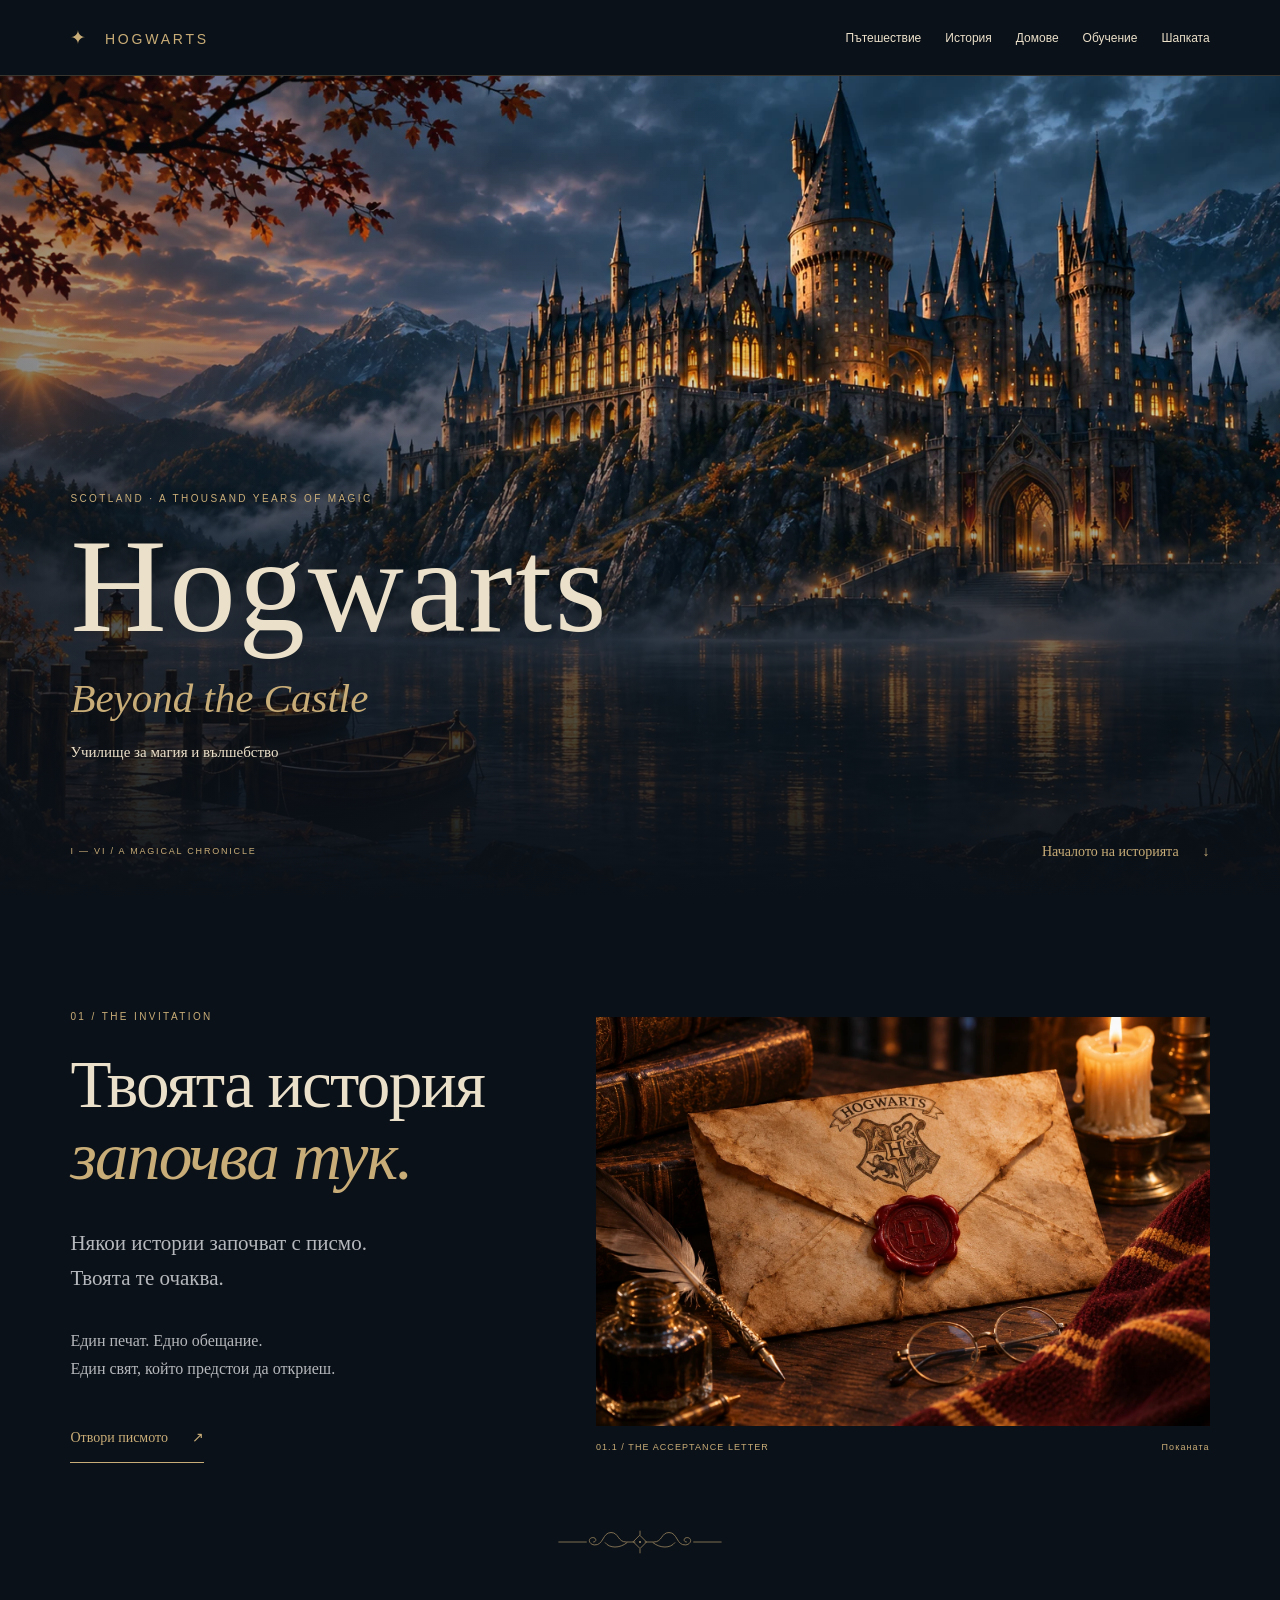
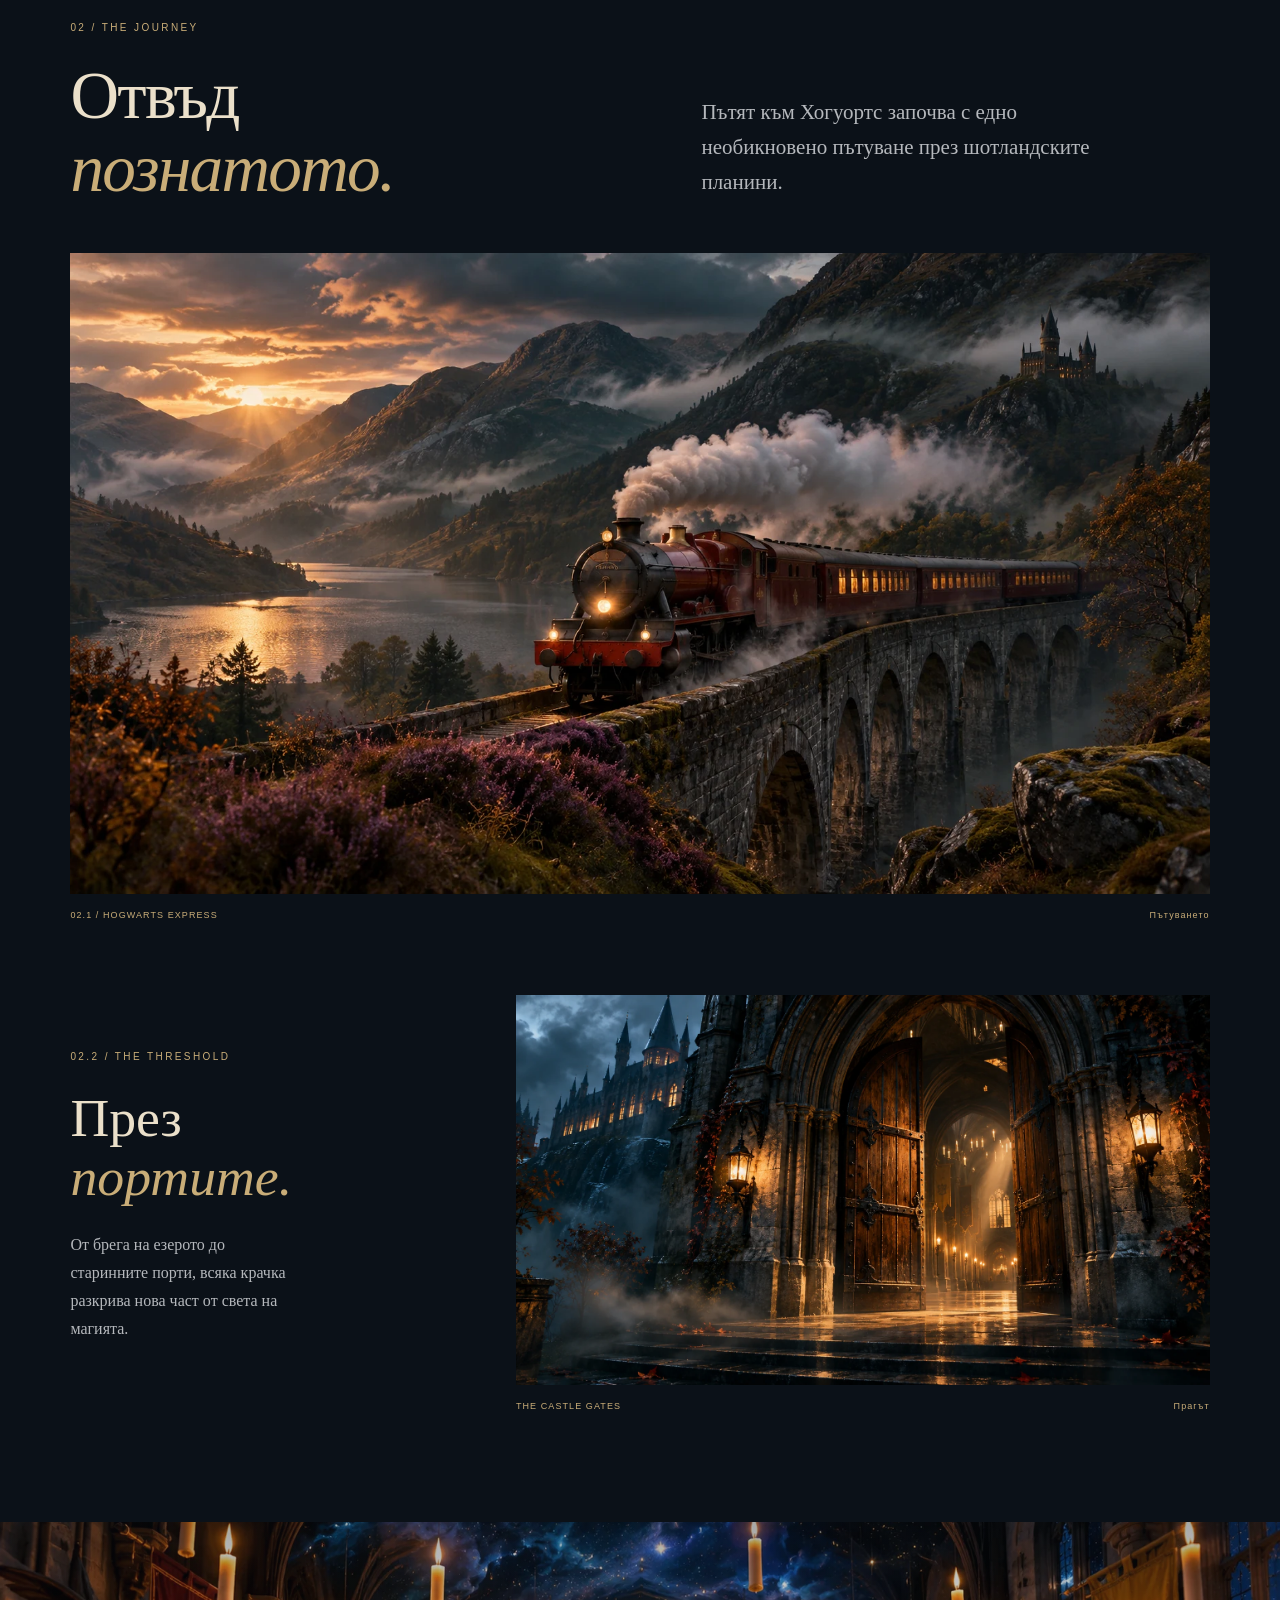
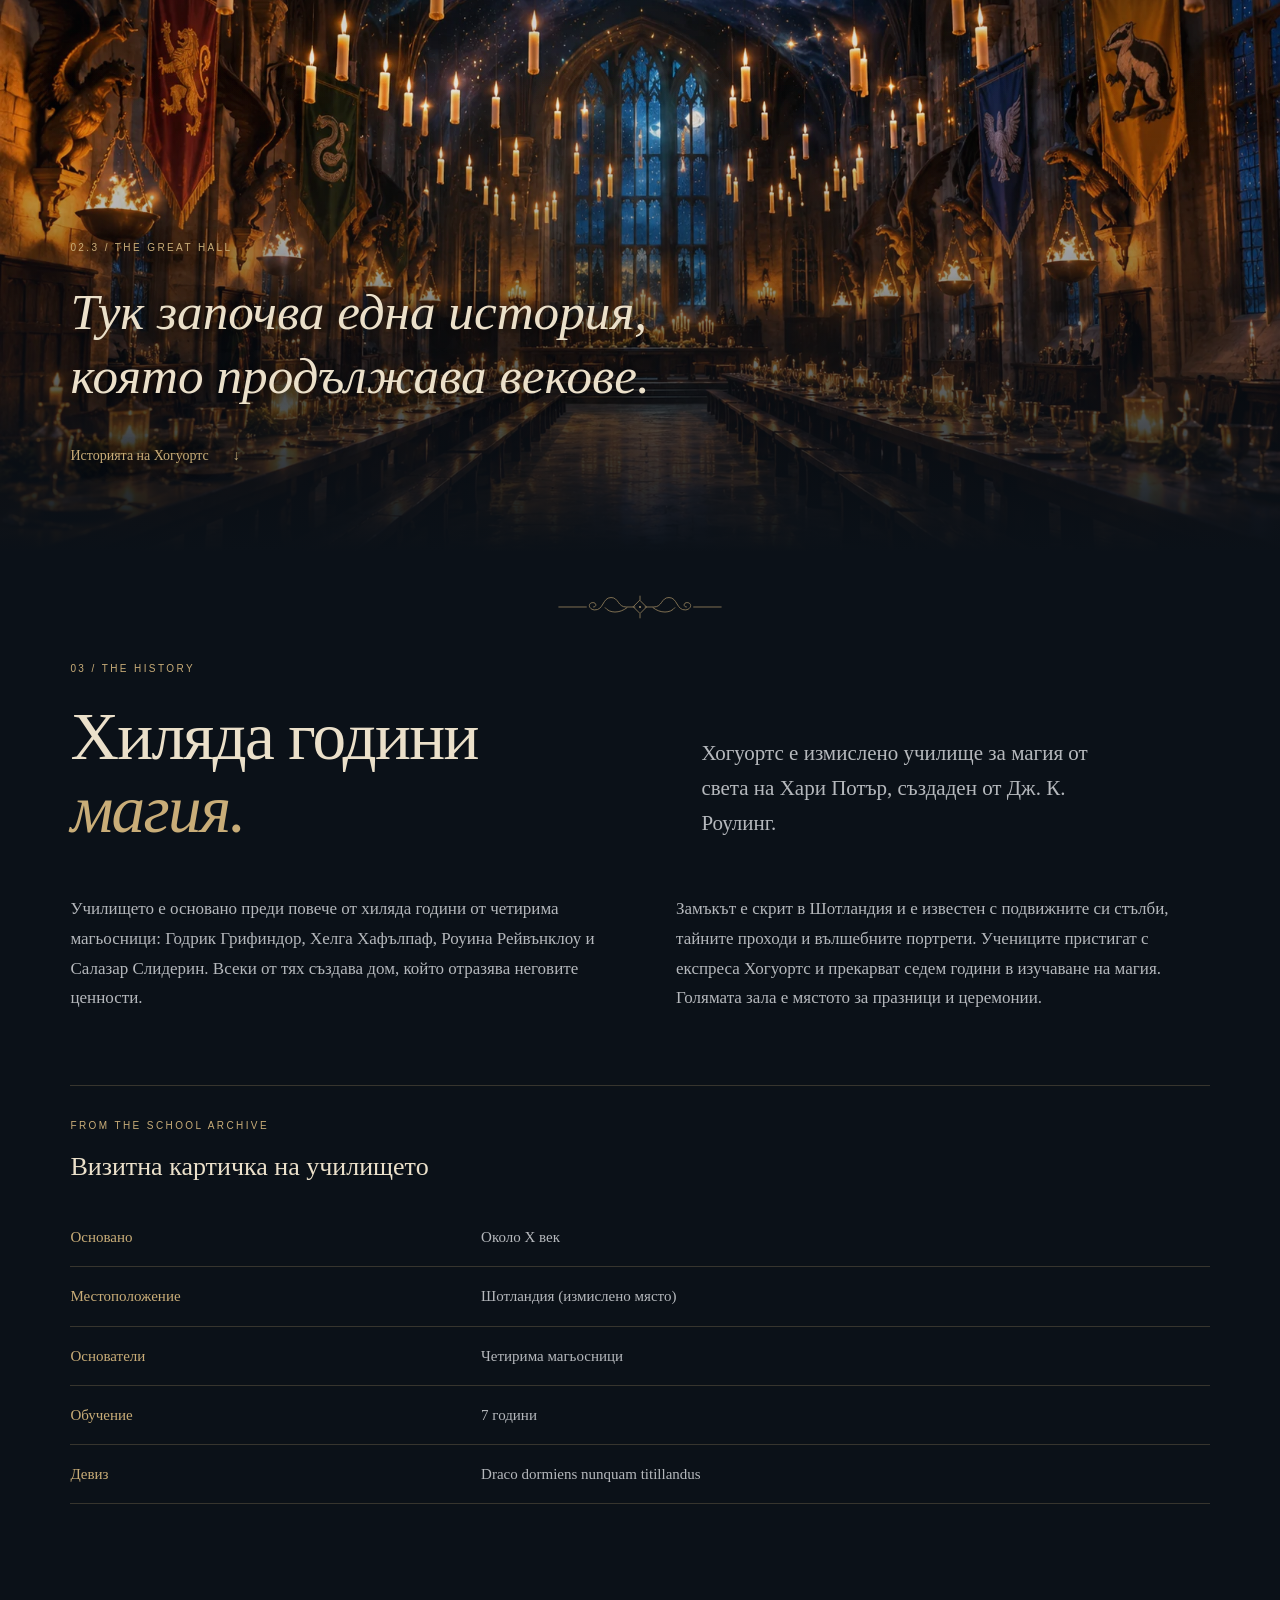
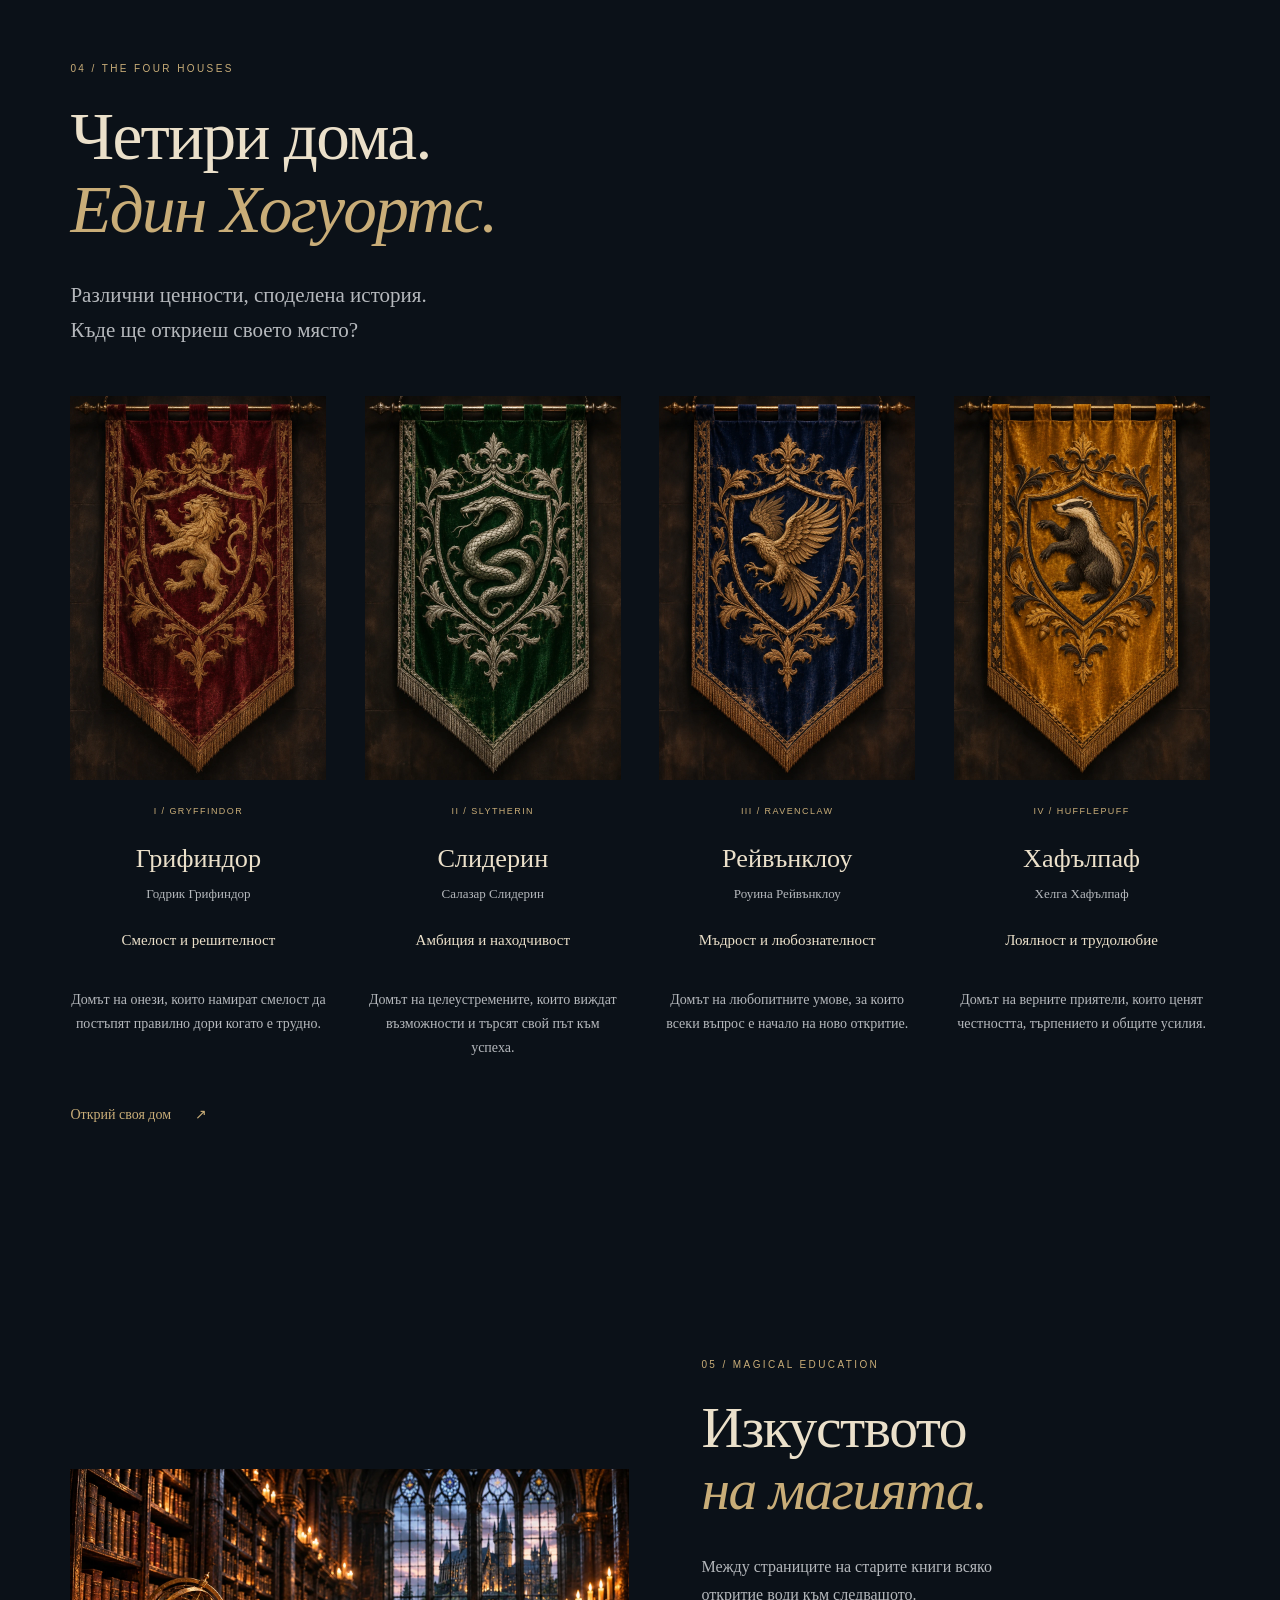
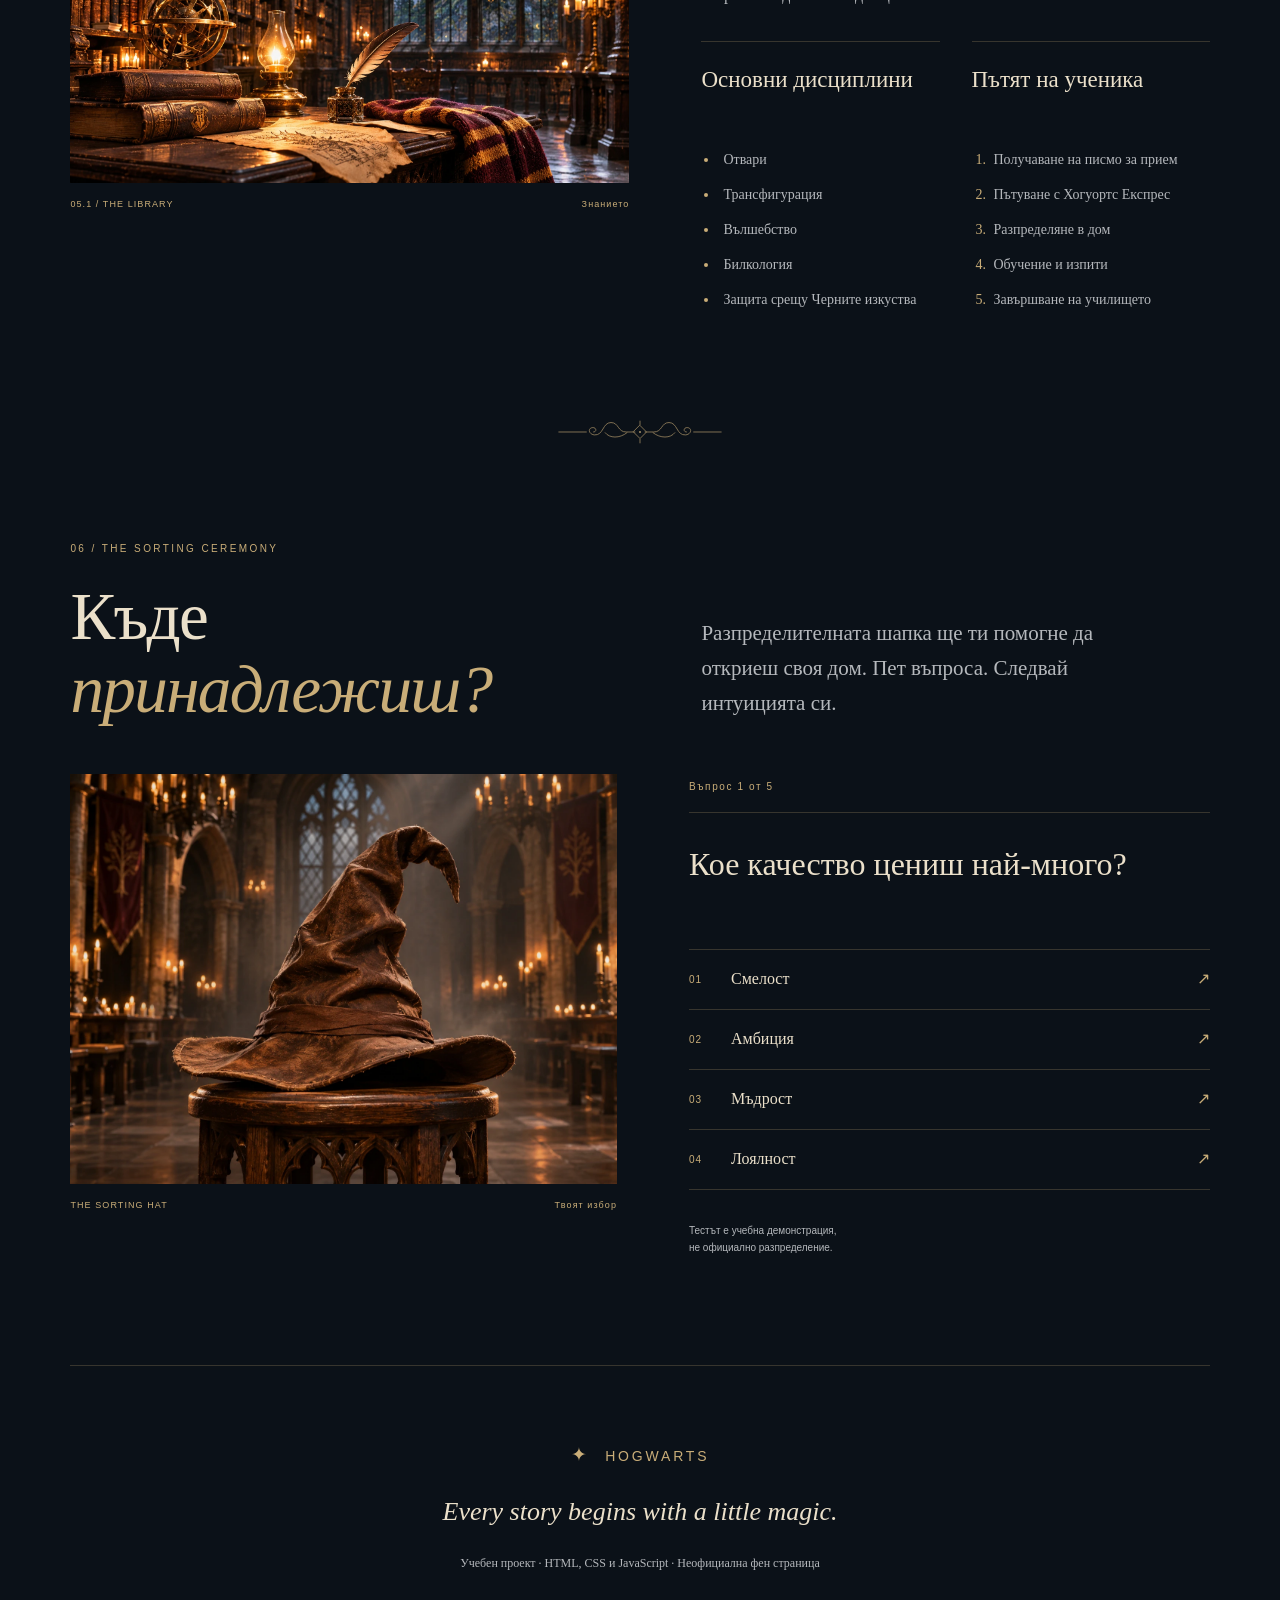
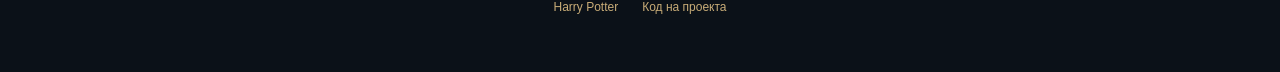
==== commit f98e64af: "Add subtle gold chapter ornaments at three narrative transitions" ====
--- a/index.html
+++ b/index.html
@@ -65,6 +65,7 @@
     </section>
 
     <section class="section journey-chapter" id="journey" aria-labelledby="journey-title">
+      <span class="chapter-ornament" aria-hidden="true"><img src="assets/editorial/chapter-ornament.svg" width="240" height="44" alt=""></span>
       <div class="chapter-introduction">
         <div><p class="eyebrow" lang="en">02 / THE JOURNEY</p><h2 id="journey-title">Отвъд<br><em>познатото.</em></h2></div>
         <p class="intro">Пътят към Хогуортс започва с едно необикновено пътуване през шотландските планини.</p>
@@ -89,6 +90,7 @@
     </figure>
 
     <section class="section history" id="history" aria-labelledby="history-title">
+      <span class="chapter-ornament" aria-hidden="true"><img src="assets/editorial/chapter-ornament.svg" width="240" height="44" alt=""></span>
       <div class="chapter-introduction">
         <div><p class="eyebrow" lang="en">03 / THE HISTORY</p><h2 id="history-title">Хиляда години<br><em>магия.</em></h2></div>
         <p class="intro">Хогуортс е измислено училище за магия от света на Хари Потър, създаден от Дж. К. Роулинг.</p>
@@ -153,6 +155,7 @@
     </section>
 
     <section class="section sorting" id="sorting" aria-labelledby="sorting-title">
+      <span class="chapter-ornament" aria-hidden="true"><img src="assets/editorial/chapter-ornament.svg" width="240" height="44" alt=""></span>
       <div class="chapter-introduction">
         <div><p class="eyebrow" lang="en">06 / THE SORTING CEREMONY</p><h2 id="sorting-title">Къде<br><em>принадлежиш?</em></h2></div>
         <p class="intro">Разпределителната шапка ще ти помогне да откриеш своя дом. Пет въпроса. Следвай интуицията си.</p>
--- a/style.css
+++ b/style.css
@@ -78,7 +78,12 @@
 .opening-index { font-size: 9px; letter-spacing: .2em; color: var(--gold); margin: 0; }
 
 /* Шест глави с обща ширина и ритъм; разделители само при съдържателна нужда. */
-.section { width: min(var(--content-width), calc(100% - 2 * var(--gutter))); margin-inline: auto; padding-block: var(--section-space); }
+.section { position: relative; width: min(var(--content-width), calc(100% - 2 * var(--gutter))); margin-inline: auto; padding-block: var(--section-space); }
+/* Една винетка на три прехода, в съществуващите отстояния, без промяна на потока. */
+.chapter-ornament { position: absolute; top: -16px; left: 50%; width: clamp(160px, 18vw, 200px); height: 32px; transform: translateX(-50%); pointer-events: none; }
+.chapter-ornament img { width: 100%; height: 100%; object-fit: contain; }
+.journey-chapter .chapter-ornament { top: calc((var(--space-5) - var(--section-space)) / 2 - 16px); }
+.history .chapter-ornament { top: calc(var(--section-space) / 2 - 16px); }
 .section-heading { max-width: var(--reading-width); margin-bottom: var(--space-5); }
 .chapter-introduction { display: grid; grid-template-columns: 1.1fr 1fr; align-items: end; gap: var(--space-6); margin-bottom: var(--space-5); }
 .chapter-introduction h2 { margin-bottom: 0; }
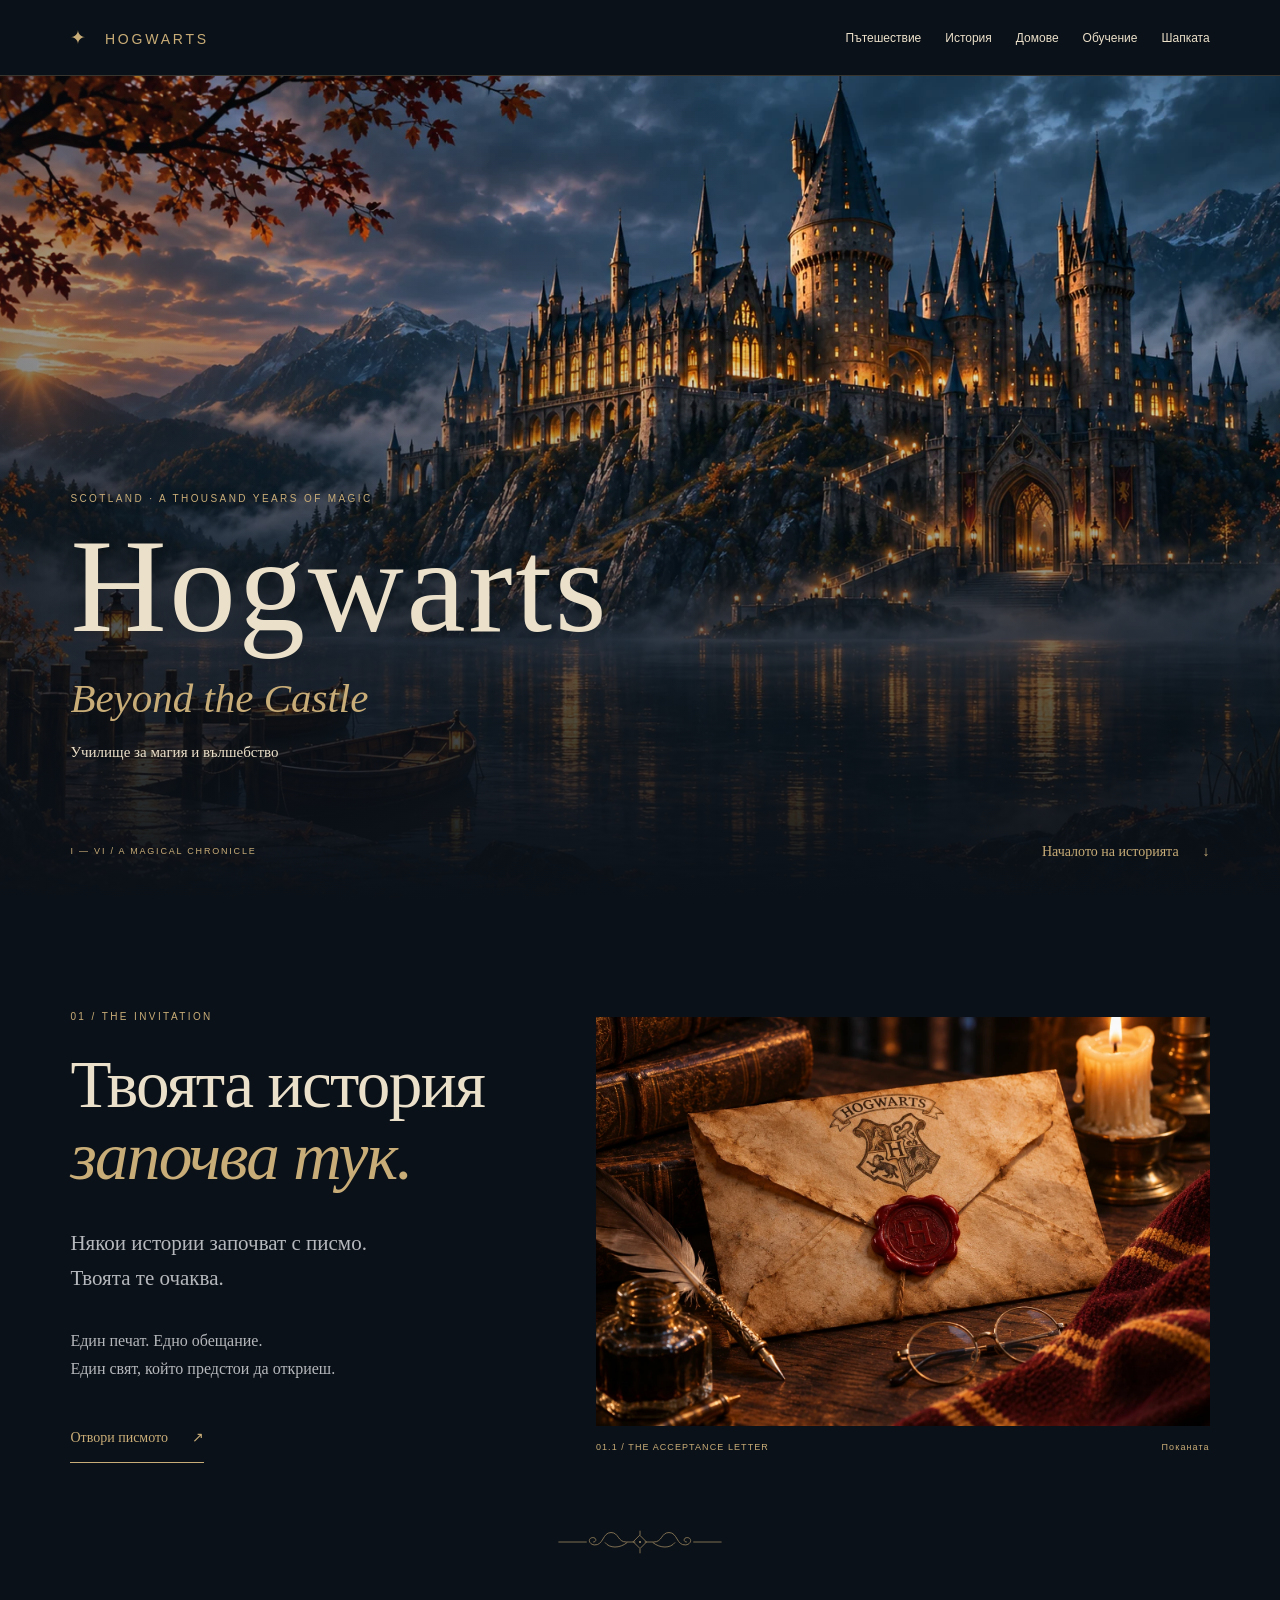
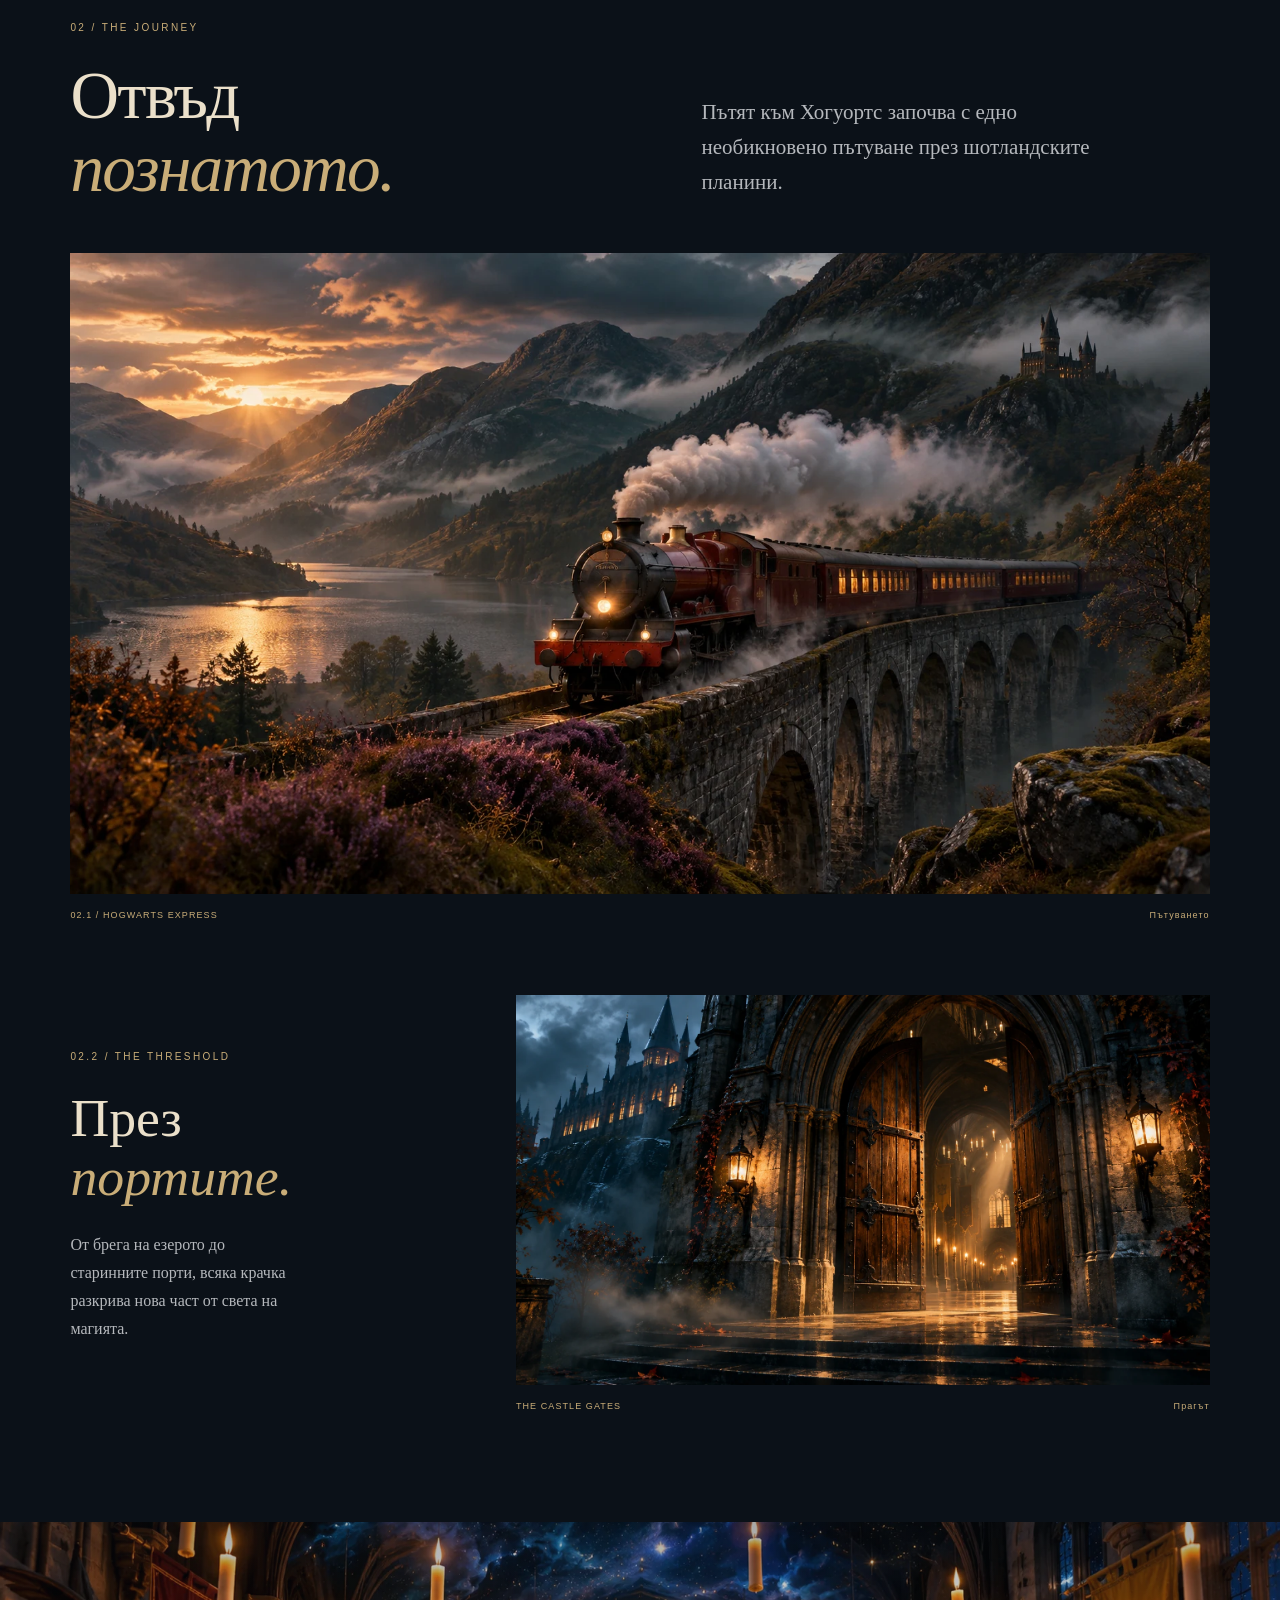
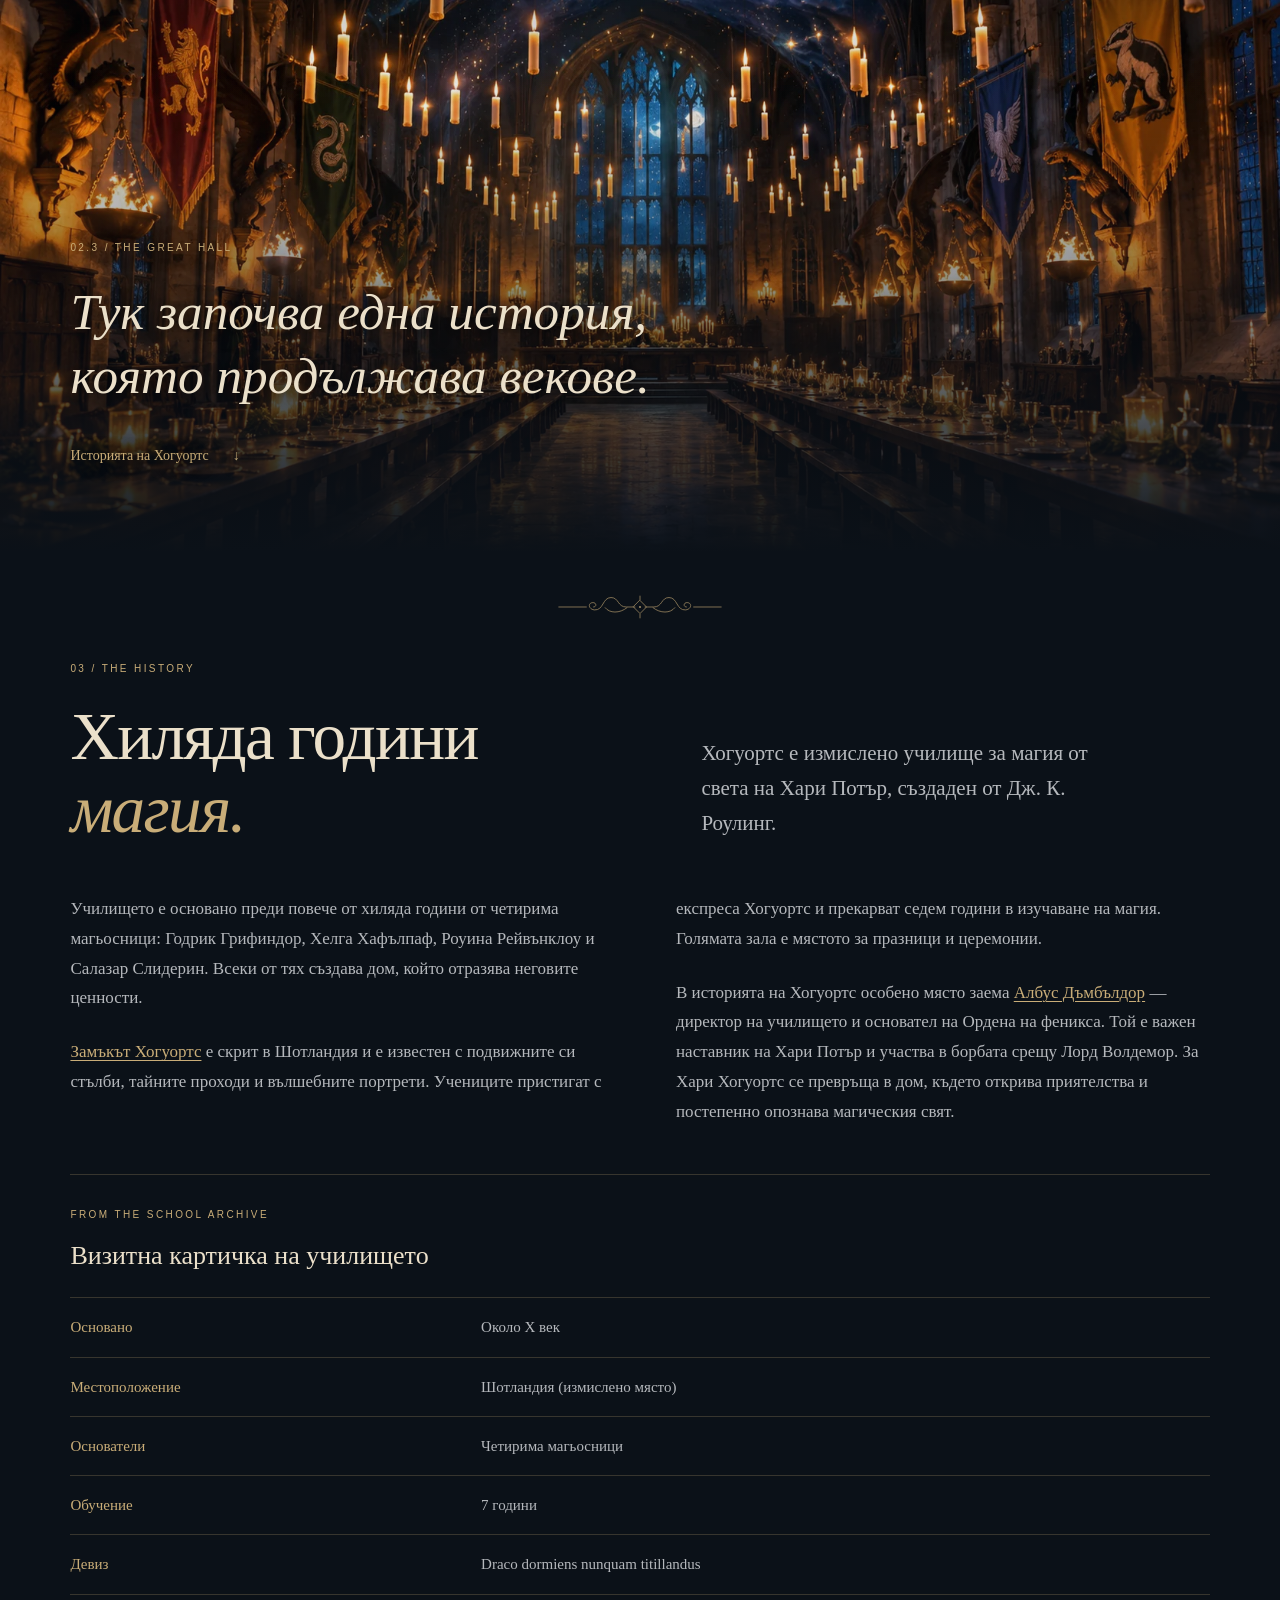
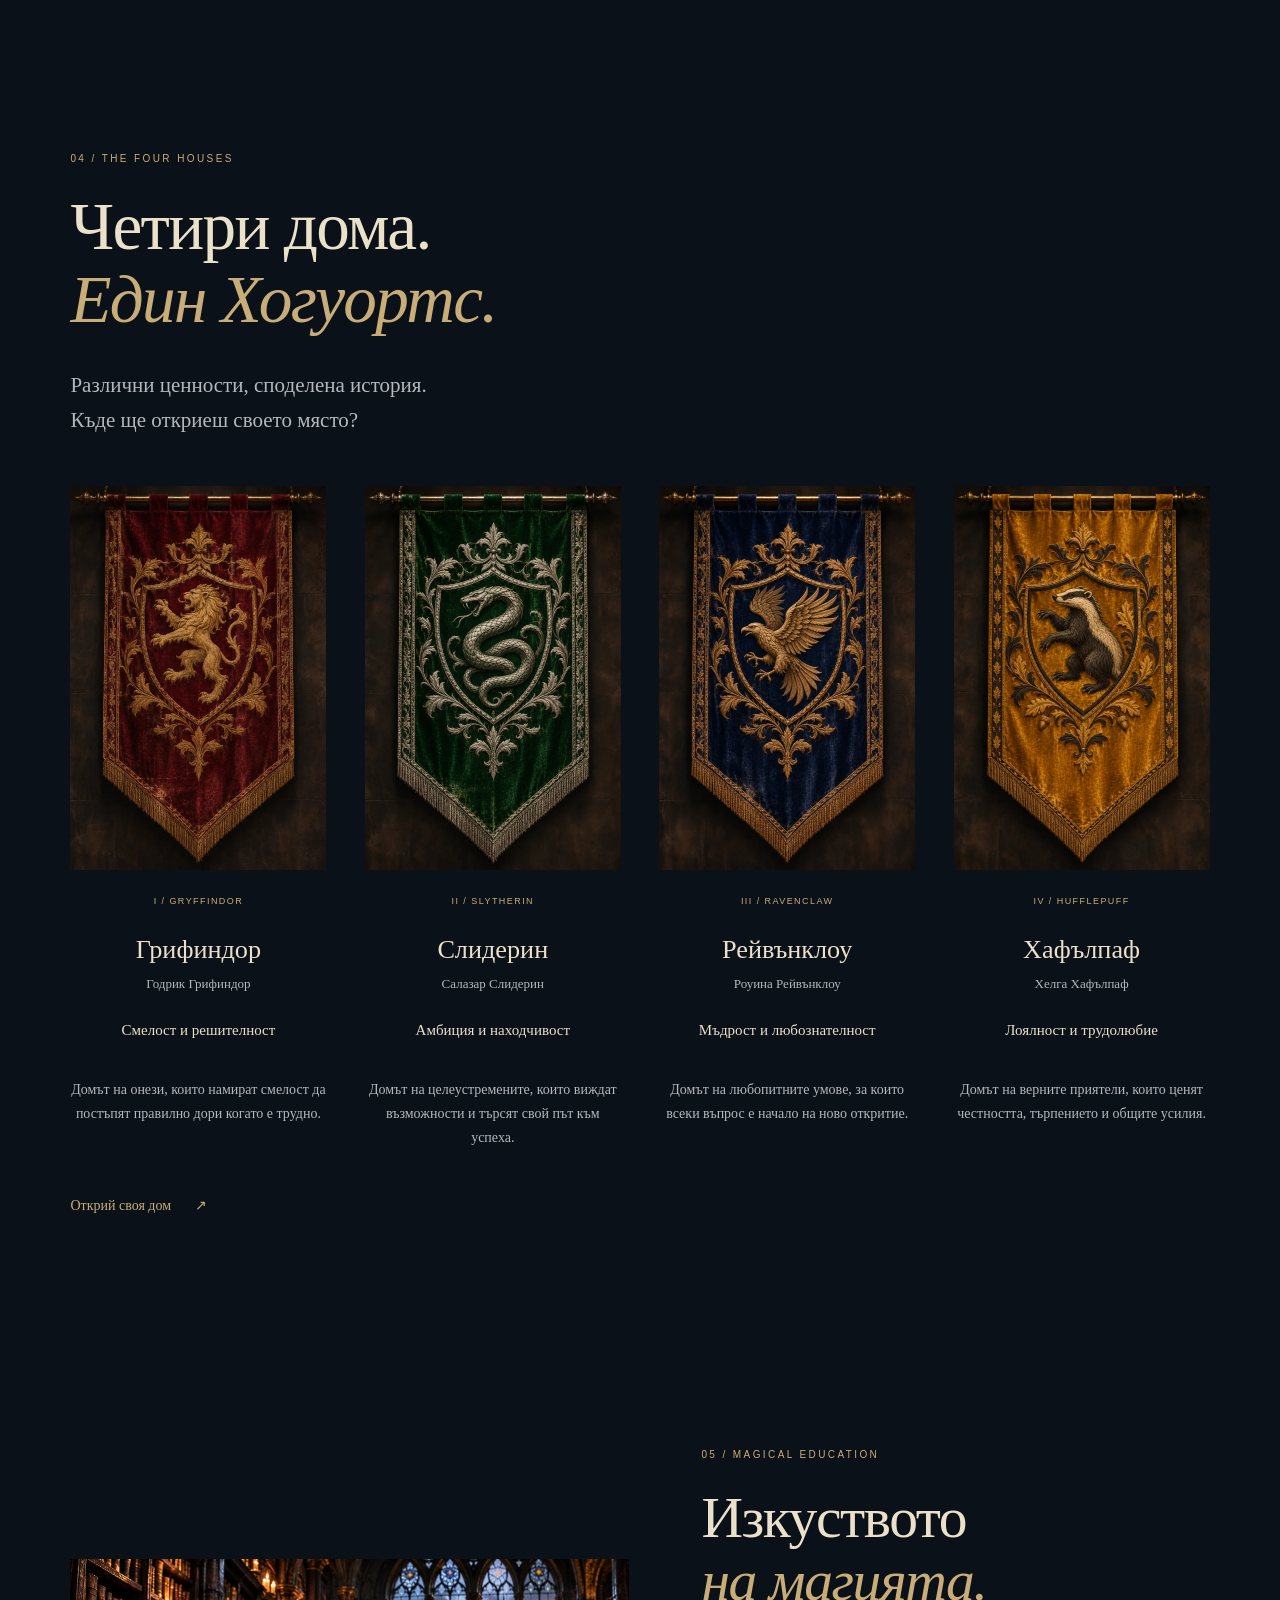
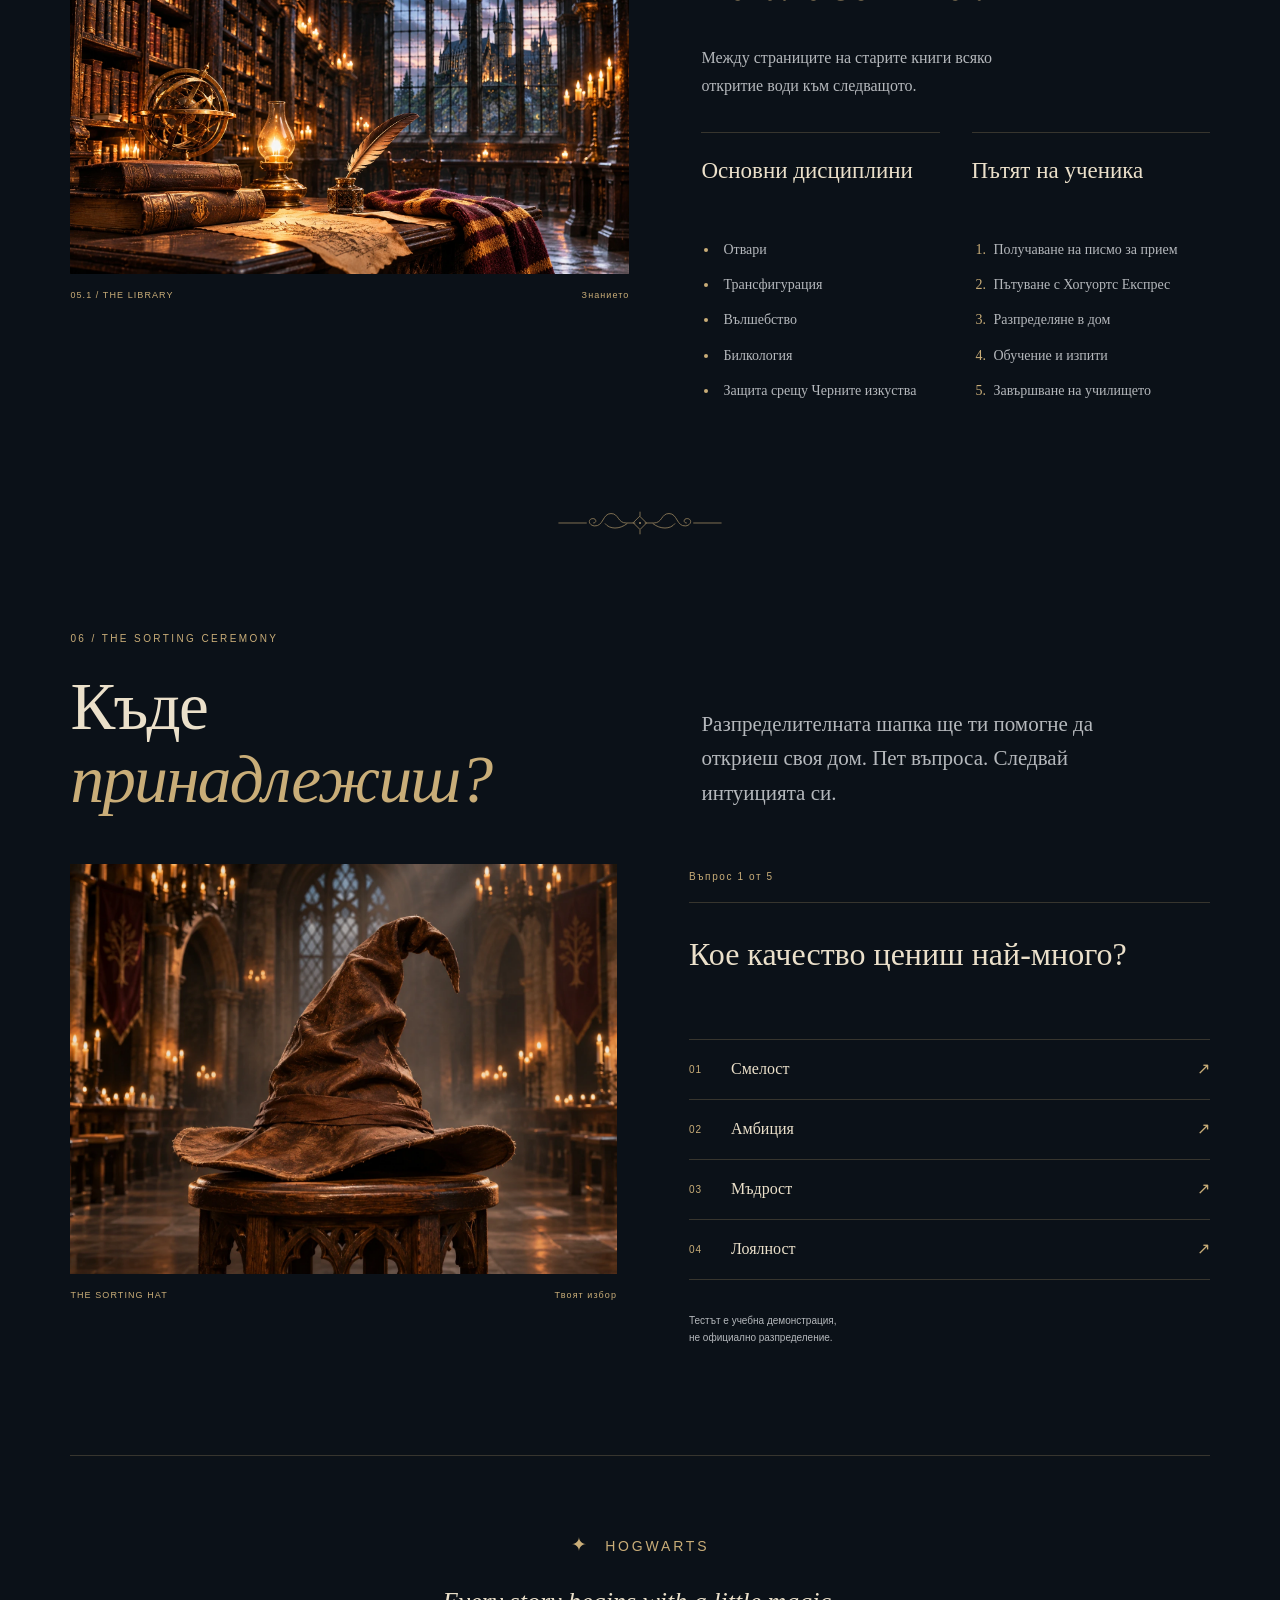
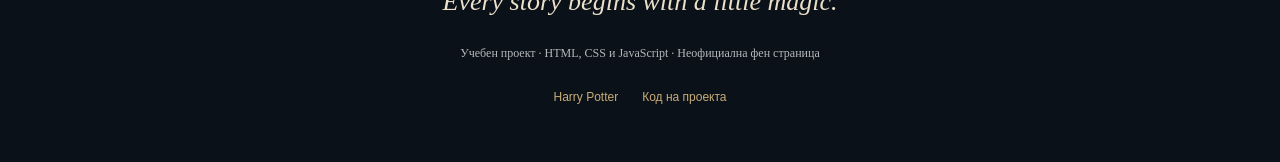
==== commit 1a030817: "Expand Hogwarts history with official source links and archival caption rule" ====
--- a/index.html
+++ b/index.html
@@ -97,7 +97,8 @@
       </div>
       <div class="columns">
         <p>Училището е основано преди повече от хиляда години от четирима магьосници: Годрик Грифиндор, Хелга Хафълпаф, Роуина Рейвънклоу и Салазар Слидерин. Всеки от тях създава дом, който отразява неговите ценности.</p>
-        <p>Замъкът е скрит в Шотландия и е известен с подвижните си стълби, тайните проходи и вълшебните портрети. Учениците пристигат с експреса Хогуортс и прекарват седем години в изучаване на магия. Голямата зала е мястото за празници и церемонии.</p>
+        <p><a href="https://www.harrypotter.com/fact-file/locations/hogwarts">Замъкът Хогуортс</a> е скрит в Шотландия и е известен с подвижните си стълби, тайните проходи и вълшебните портрети. Учениците пристигат с експреса Хогуортс и прекарват седем години в изучаване на магия. Голямата зала е мястото за празници и церемонии.</p>
+        <p>В историята на Хогуортс особено място заема <a href="https://www.harrypotter.com/fact-file/characters-and-pets/albus-dumbledore">Албус Дъмбълдор</a> — директор на училището и основател на Ордена на феникса. Той е важен наставник на Хари Потър и участва в борбата срещу Лорд Волдемор. За Хари Хогуортс се превръща в дом, където открива приятелства и постепенно опознава магическия свят.</p>
       </div>
       <div class="archive-record">
         <p class="eyebrow" lang="en">FROM THE SCHOOL ARCHIVE</p>
--- a/style.css
+++ b/style.css
@@ -128,10 +128,12 @@
 /* Историята и таблицата са истински текст и семантичен училищен архив. */
 .columns { column-count: 2; column-gap: var(--space-6); color: var(--muted); font-size: 17px; }
 .columns p { margin: 0 0 var(--space-3); }
+.columns a { color: var(--gold); text-decoration: underline; text-decoration-thickness: 1px; text-underline-offset: 3px; }
+.columns a:hover { color: var(--ivory); }
 .archive-record { margin-top: var(--space-5); padding-top: var(--space-4); border-top: var(--border); }
 .archive-record > .eyebrow { margin-bottom: var(--space-2); }
 table { width: 100%; border-collapse: collapse; text-align: left; font-size: 15px; }
-caption { text-align: left; font: 26px/1.3 var(--font-heading); color: var(--ivory); margin-bottom: var(--space-3); }
+caption { text-align: left; font: 26px/1.3 var(--font-heading); color: var(--ivory); margin-bottom: 0; padding-bottom: var(--space-3); border-bottom: var(--border); }
 th, td { padding: 16px 12px; border-bottom: var(--border); overflow-wrap: anywhere; }
 th { width: 35%; padding-left: 0; color: var(--gold); font-weight: 400; }
 td { color: var(--muted); }
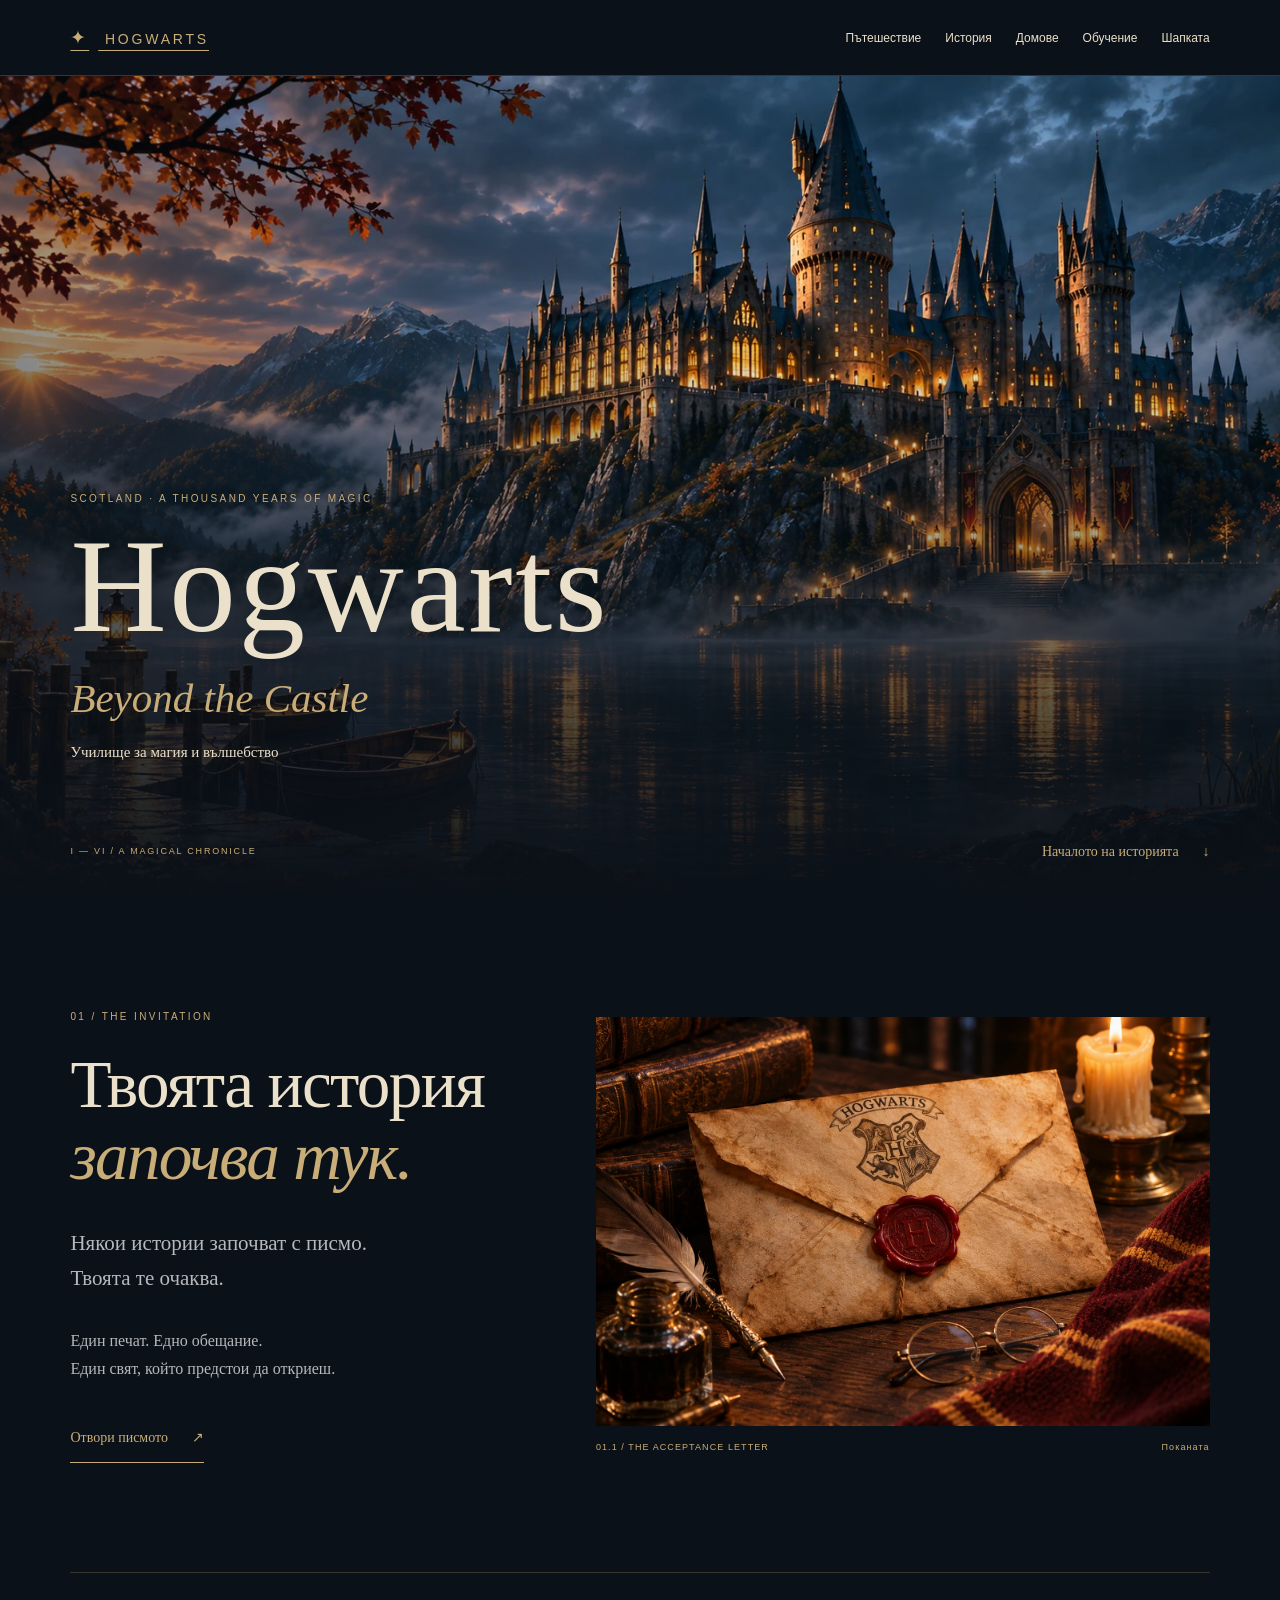
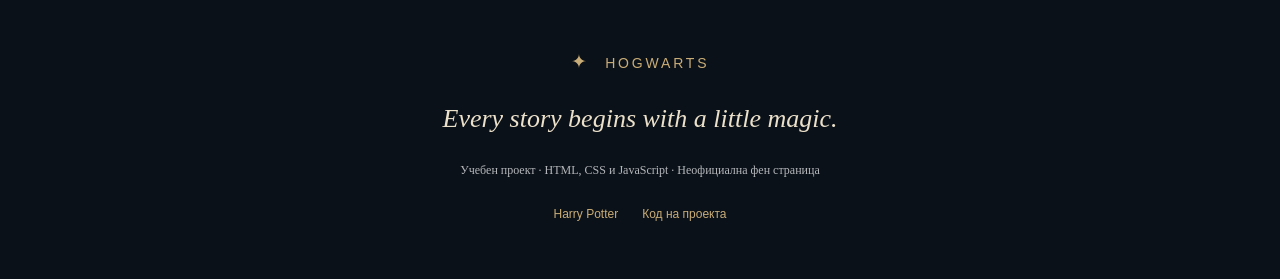
==== commit f59fe4cf: "[feat] break down into pages" ====
--- a/index.html
+++ b/index.html
@@ -4,28 +4,28 @@
   <meta charset="UTF-8">
   <meta name="viewport" content="width=device-width, initial-scale=1">
   <meta name="theme-color" content="#0B1118">
-  <meta name="description" content="Една магическа хроника на Хогуортс — история, четири дома, образование и интерактивна Разпределителна шапка.">
-  <title>Hogwarts — A Magical Chronicle</title>
+  <meta name="description" content="Една магическа хроника на Хогуортс — получи своята покана и открий училището за магия.">
+  <title>Начало — Hogwarts</title>
   <link rel="icon" href="assets/hat.svg" type="image/svg+xml">
   <link rel="preload" as="image" href="assets/scenes/arrival.webp" fetchpriority="high">
   <link rel="stylesheet" href="style.css">
   <script src="script.js" defer></script>
 </head>
 <body>
-  <a class="skip-link" href="#history">Към съдържанието</a>
+  <a class="skip-link" href="#main-content">Към съдържанието</a>
   <div id="progress" aria-hidden="true"></div>
   <header class="site-header">
-    <a class="brand" href="#home" aria-label="Хогуортс — начало"><span aria-hidden="true">✦</span> HOGWARTS</a>
+    <a class="brand" href="index.html" aria-label="Хогуортс — начало" aria-current="page"><span aria-hidden="true">✦</span> HOGWARTS</a>
     <nav aria-label="Основна навигация">
-      <a href="#journey">Пътешествие</a>
-      <a href="#history">История</a>
-      <a href="#houses">Домове</a>
-      <a href="#study">Обучение</a>
-      <a href="#sorting">Шапката</a>
+      <a href="journey.html">Пътешествие</a>
+      <a href="history.html">История</a>
+      <a href="houses.html">Домове</a>
+      <a href="study.html">Обучение</a>
+      <a href="sorting.html">Шапката</a>
     </nav>
   </header>
 
-  <main>
+  <main id="main-content" tabindex="-1">
     <section class="opening" id="home" aria-labelledby="page-title">
       <img class="opening-image" src="assets/scenes/arrival.webp" width="1672" height="941" alt="Осветен готически замък над езеро по здрач; лодки и фенери очакват на брега." fetchpriority="high" decoding="async">
       <div class="opening-copy">
@@ -58,133 +58,15 @@
           <h3 id="letter-title">Хогуортс</h3>
           <p class="letter-address">Уважаеми бъдещ ученико,</p>
           <p>Имаме удоволствието да Ви поканим да откриете света на магията.</p>
-          <a class="letter-accept" href="#journey">Приемам поканата <span aria-hidden="true">↗</span></a>
+          <a class="letter-accept" href="journey.html">Приемам поканата <span aria-hidden="true">↗</span></a>
           <div class="letter-footer"><p>С най-добри пожелания,<br>Хогуортс</p><button class="letter-close" id="letter-close" type="button" hidden>Затвори писмото</button></div>
         </article>
-      </div>
-    </section>
-
-    <section class="section journey-chapter" id="journey" aria-labelledby="journey-title">
-      <span class="chapter-ornament" aria-hidden="true"><img src="assets/editorial/chapter-ornament.svg" width="240" height="44" alt=""></span>
-      <div class="chapter-introduction">
-        <div><p class="eyebrow" lang="en">02 / THE JOURNEY</p><h2 id="journey-title">Отвъд<br><em>познатото.</em></h2></div>
-        <p class="intro">Пътят към Хогуортс започва с едно необикновено пътуване през шотландските планини.</p>
-      </div>
-      <figure class="editorial-image train-image">
-        <img src="assets/scenes/journey.webp" width="1672" height="941" alt="Парен влак пресича каменен виадукт над езеро сред шотландските планини по залез." loading="lazy" decoding="async">
-        <figcaption class="photo-caption"><span lang="en">02.1 / HOGWARTS EXPRESS</span><span>Пътуването</span></figcaption>
-      </figure>
-      <div class="editorial-split entrance-layout">
-        <div class="entrance-copy"><p class="eyebrow" lang="en">02.2 / THE THRESHOLD</p><h3>През <br><em>портите.</em></h3><p>От брега на езерото до старинните порти, всяка крачка разкрива нова част от света на магията.</p></div>
-        <figure class="editorial-image"><img src="assets/scenes/entrance.webp" width="1672" height="941" alt="Отворени дървени порти на готически замък разкриват топло осветен коридор в нощта." loading="lazy" decoding="async"><figcaption class="photo-caption"><span lang="en">THE CASTLE GATES</span><span>Прагът</span></figcaption></figure>
-      </div>
-    </section>
-
-    <figure class="hall-interlude">
-      <img src="assets/scenes/great-hall.webp" width="1672" height="941" alt="Голямата зала с дълги маси, плаващи свещи, знамена на четирите дома и звезден таван." loading="lazy" decoding="async">
-      <figcaption>
-        <p class="eyebrow" lang="en">02.3 / THE GREAT HALL</p>
-        <p class="hall-quote">Тук започва една история,<br>която продължава векове.</p>
-        <a class="text-link" href="#history">Историята на Хогуортс <span aria-hidden="true">↓</span></a>
-      </figcaption>
-    </figure>
-
-    <section class="section history" id="history" aria-labelledby="history-title">
-      <span class="chapter-ornament" aria-hidden="true"><img src="assets/editorial/chapter-ornament.svg" width="240" height="44" alt=""></span>
-      <div class="chapter-introduction">
-        <div><p class="eyebrow" lang="en">03 / THE HISTORY</p><h2 id="history-title">Хиляда години<br><em>магия.</em></h2></div>
-        <p class="intro">Хогуортс е измислено училище за магия от света на Хари Потър, създаден от Дж. К. Роулинг.</p>
-      </div>
-      <div class="columns">
-        <p>Училището е основано преди повече от хиляда години от четирима магьосници: Годрик Грифиндор, Хелга Хафълпаф, Роуина Рейвънклоу и Салазар Слидерин. Всеки от тях създава дом, който отразява неговите ценности.</p>
-        <p><a href="https://www.harrypotter.com/fact-file/locations/hogwarts">Замъкът Хогуортс</a> е скрит в Шотландия и е известен с подвижните си стълби, тайните проходи и вълшебните портрети. Учениците пристигат с експреса Хогуортс и прекарват седем години в изучаване на магия. Голямата зала е мястото за празници и церемонии.</p>
-        <p>В историята на Хогуортс особено място заема <a href="https://www.harrypotter.com/fact-file/characters-and-pets/albus-dumbledore">Албус Дъмбълдор</a> — директор на училището и основател на Ордена на феникса. Той е важен наставник на Хари Потър и участва в борбата срещу Лорд Волдемор. За Хари Хогуортс се превръща в дом, където открива приятелства и постепенно опознава магическия свят.</p>
-      </div>
-      <div class="archive-record">
-        <p class="eyebrow" lang="en">FROM THE SCHOOL ARCHIVE</p>
-        <table>
-          <caption>Визитна картичка на училището</caption>
-          <tbody>
-            <tr><th scope="row">Основано</th><td>Около X век</td></tr>
-            <tr><th scope="row">Местоположение</th><td>Шотландия (измислено място)</td></tr>
-            <tr><th scope="row">Основатели</th><td>Четирима магьосници</td></tr>
-            <tr><th scope="row">Обучение</th><td>7 години</td></tr>
-            <tr><th scope="row">Девиз</th><td lang="la">Draco dormiens nunquam titillandus</td></tr>
-          </tbody>
-        </table>
-      </div>
-    </section>
-
-    <section class="section houses-chapter" id="houses" aria-labelledby="houses-title">
-      <div class="section-heading">
-        <p class="eyebrow" lang="en">04 / THE FOUR HOUSES</p>
-        <h2 id="houses-title">Четири дома.<br><em>Един Хогуортс.</em></h2>
-        <p class="intro">Различни ценности, споделена история.<br>Къде ще откриеш своето място?</p>
-      </div>
-      <div class="houses">
-        <article class="house" tabindex="0" aria-labelledby="gryffindor-title">
-          <figure><img src="assets/houses/gryffindor.webp" width="1024" height="1536" alt="Цяло бордо кадифено знаме на Грифиндор със златен бродиран лъв, декоративна пръчка и ресни." loading="lazy" decoding="async"><figcaption class="artifact-label" lang="en">I / GRYFFINDOR</figcaption></figure>
-          <h3 id="gryffindor-title">Грифиндор</h3><p class="founder">Годрик Грифиндор</p><p class="house-values">Смелост и решителност</p><p class="house-description">Домът на онези, които намират смелост да постъпят правилно дори когато е трудно.</p>
-        </article>
-        <article class="house" tabindex="0" aria-labelledby="slytherin-title">
-          <figure><img src="assets/houses/slytherin.webp" width="1024" height="1536" alt="Цяло изумрудено кадифено знаме на Слидерин със сребърна бродирана змия, декоративна пръчка и ресни." loading="lazy" decoding="async"><figcaption class="artifact-label" lang="en">II / SLYTHERIN</figcaption></figure>
-          <h3 id="slytherin-title">Слидерин</h3><p class="founder">Салазар Слидерин</p><p class="house-values">Амбиция и находчивост</p><p class="house-description">Домът на целеустремените, които виждат възможности и търсят свой път към успеха.</p>
-        </article>
-        <article class="house" tabindex="0" aria-labelledby="ravenclaw-title">
-          <figure><img src="assets/houses/ravenclaw.webp" width="1024" height="1536" alt="Цяло тъмносиньо кадифено знаме на Рейвънклоу с бронзов бродиран орел, декоративна пръчка и ресни." loading="lazy" decoding="async"><figcaption class="artifact-label" lang="en">III / RAVENCLAW</figcaption></figure>
-          <h3 id="ravenclaw-title">Рейвънклоу</h3><p class="founder">Роуина Рейвънклоу</p><p class="house-values">Мъдрост и любознателност</p><p class="house-description">Домът на любопитните умове, за които всеки въпрос е начало на ново откритие.</p>
-        </article>
-        <article class="house" tabindex="0" aria-labelledby="hufflepuff-title">
-          <figure><img src="assets/houses/hufflepuff.webp" width="1024" height="1536" alt="Цяло златно кадифено знаме на Хафълпаф с бродиран язовец, декоративна пръчка и ресни." loading="lazy" decoding="async"><figcaption class="artifact-label" lang="en">IV / HUFFLEPUFF</figcaption></figure>
-          <h3 id="hufflepuff-title">Хафълпаф</h3><p class="founder">Хелга Хафълпаф</p><p class="house-values">Лоялност и трудолюбие</p><p class="house-description">Домът на верните приятели, които ценят честността, търпението и общите усилия.</p>
-        </article>
-      </div>
-      <a class="text-link" href="#sorting">Открий своя дом <span aria-hidden="true">↗</span></a>
-    </section>
-
-    <section class="section education-chapter" id="study" aria-labelledby="study-title">
-      <figure class="editorial-image library-image"><img src="assets/editorial/library.webp" width="1672" height="941" alt="Готическа библиотека с древни книги, свещи, перо и големи прозорци към замъка по здрач." loading="lazy" decoding="async"><figcaption class="photo-caption"><span lang="en">05.1 / THE LIBRARY</span><span>Знанието</span></figcaption></figure>
-      <div class="education-copy">
-        <p class="eyebrow" lang="en">05 / MAGICAL EDUCATION</p>
-        <h2 id="study-title">Изкуството<br><em>на магията.</em></h2>
-        <p class="section-note">Между страниците на старите книги всяко откритие води към следващото.</p>
-        <div class="study">
-          <div><h3>Основни дисциплини</h3><ul><li>Отвари</li><li>Трансфигурация</li><li>Вълшебство</li><li>Билкология</li><li>Защита срещу Черните изкуства</li></ul></div>
-          <div><h3>Пътят на ученика</h3><ol><li>Получаване на писмо за прием</li><li>Пътуване с Хогуортс Експрес</li><li>Разпределяне в дом</li><li>Обучение и изпити</li><li>Завършване на училището</li></ol></div>
-        </div>
-      </div>
-    </section>
-
-    <section class="section sorting" id="sorting" aria-labelledby="sorting-title">
-      <span class="chapter-ornament" aria-hidden="true"><img src="assets/editorial/chapter-ornament.svg" width="240" height="44" alt=""></span>
-      <div class="chapter-introduction">
-        <div><p class="eyebrow" lang="en">06 / THE SORTING CEREMONY</p><h2 id="sorting-title">Къде<br><em>принадлежиш?</em></h2></div>
-        <p class="intro">Разпределителната шапка ще ти помогне да откриеш своя дом. Пет въпроса. Следвай интуицията си.</p>
-      </div>
-      <div class="ceremony-layout">
-        <figure class="editorial-image sorting-photo"><img src="assets/editorial/sorting-hat.webp" width="1448" height="1086" alt="Разпределителната шапка с изразително лице стои върху дървено столче в Голямата зала, сред плаващи свещи." loading="lazy" decoding="async"><figcaption class="photo-caption"><span lang="en">THE SORTING HAT</span><span>Твоят избор</span></figcaption></figure>
-        <div class="ceremony-content">
-          <div class="quiz" id="quiz" hidden>
-            <p id="quiz-step">Въпрос 1 от 5</p>
-            <div class="quiz-progress" aria-hidden="true"><span id="quiz-progress"></span></div>
-            <h3 id="quiz-question" tabindex="-1">Кое качество цениш най-много?</h3>
-            <div class="choices" id="quiz-choices" role="group" aria-labelledby="quiz-question"></div>
-            <section class="quiz-result" id="result" aria-labelledby="result-title" hidden>
-              <h3 id="result-title" tabindex="-1">Твоят дом</h3>
-              <p id="result-summary" aria-live="polite"></p>
-              <div class="result-houses" id="result-houses"></div>
-              <button class="text-link action-link" id="quiz-reset" type="button">Повтори церемонията <span aria-hidden="true">↗</span></button>
-            </section>
-          </div>
-          <noscript><p class="intro">За интерактивния тест е необходимо да включите JavaScript. Можете да прочетете за <a href="#houses">четирите дома</a> и без него.</p></noscript>
-          <p class="quiz-note">Тестът е учебна демонстрация,<br>не официално разпределение.</p>
-        </div>
       </div>
     </section>
   </main>
 
   <footer>
-    <a class="brand" href="#home"><span aria-hidden="true">✦</span> HOGWARTS</a>
+    <a class="brand" href="index.html"><span aria-hidden="true">✦</span> HOGWARTS</a>
     <p class="footer-title" lang="en">Every story begins with a little magic.</p>
     <p>Учебен проект · HTML, CSS и JavaScript · Неофициална фен страница</p>
     <nav aria-label="Източници и информация за проекта"><a href="https://www.harrypotter.com/" target="_blank" rel="noopener noreferrer">Harry Potter</a><a href="https://github.com/algeor/course-project-oup" target="_blank" rel="noopener noreferrer">Код на проекта</a></nav>
--- a/style.css
+++ b/style.css
@@ -37,8 +37,9 @@
 [hidden] { display: none !important; }
 h1, h2, h3, h4, p { margin-top: 0; }
 h1, h2, h3, h4 { font-family: var(--font-heading); font-weight: 400; text-wrap: balance; }
-h2 { font-size: clamp(38px, 5.25vw, 72px); line-height: 1.08; letter-spacing: -.025em; margin-bottom: var(--space-4); }
+h1, h2 { font-size: clamp(38px, 5.25vw, 72px); line-height: 1.08; letter-spacing: -.025em; margin-bottom: var(--space-4); }
 h3 { font-size: clamp(25px, 2.5vw, 34px); line-height: 1.2; }
+.subheading { font-size: clamp(25px, 2.5vw, 34px); line-height: 1.2; letter-spacing: normal; margin-bottom: 1em; }
 h4 { font-size: 26px; line-height: 1.2; }
 em { color: var(--gold); font-weight: 400; }
 a { color: var(--gold); text-decoration: none; }
@@ -64,6 +65,7 @@
 nav { display: flex; flex-wrap: wrap; justify-content: center; gap: 24px; font-size: 12px; line-height: 1.5; }
 .site-header nav a { display: inline-flex; align-items: center; min-height: 44px; color: var(--ivory); }
 .site-header nav a:hover { color: var(--gold); }
+.site-header a[aria-current="page"] { color: var(--gold); text-decoration: underline; text-underline-offset: 6px; }
 
 /* Филмовото заглавие е над езерото; горната част остава за замъка. */
 .opening { position: relative; min-height: calc(100svh - var(--header-height)); isolation: isolate; overflow: hidden; display: flex; align-items: flex-end; }
@@ -79,14 +81,12 @@
 
 /* Шест глави с обща ширина и ритъм; разделители само при съдържателна нужда. */
 .section { position: relative; width: min(var(--content-width), calc(100% - 2 * var(--gutter))); margin-inline: auto; padding-block: var(--section-space); }
-/* Една винетка на три прехода, в съществуващите отстояния, без промяна на потока. */
-.chapter-ornament { position: absolute; top: -16px; left: 50%; width: clamp(160px, 18vw, 200px); height: 32px; transform: translateX(-50%); pointer-events: none; }
+/* Винетките остават в горното отстояние на съответната страница. */
+.chapter-ornament { position: absolute; top: calc(var(--section-space) / 2 - 16px); left: 50%; width: clamp(160px, 18vw, 200px); height: 32px; transform: translateX(-50%); pointer-events: none; }
 .chapter-ornament img { width: 100%; height: 100%; object-fit: contain; }
-.journey-chapter .chapter-ornament { top: calc((var(--space-5) - var(--section-space)) / 2 - 16px); }
-.history .chapter-ornament { top: calc(var(--section-space) / 2 - 16px); }
 .section-heading { max-width: var(--reading-width); margin-bottom: var(--space-5); }
 .chapter-introduction { display: grid; grid-template-columns: 1.1fr 1fr; align-items: end; gap: var(--space-6); margin-bottom: var(--space-5); }
-.chapter-introduction h2 { margin-bottom: 0; }
+.chapter-introduction h1 { margin-bottom: 0; }
 .chapter-introduction > .intro { max-width: 40ch; margin-bottom: 6px; }
 .photo-caption { display: flex; justify-content: space-between; gap: var(--space-2); padding-top: 14px; font-size: 9px; line-height: 1.6; letter-spacing: .12em; color: var(--gold); }
 .editorial-image img { width: 100%; height: auto; }
@@ -114,16 +114,35 @@
 .letter-footer p { font-size: 12px; margin: 0; }
 .letter-close { background: transparent; border: 0; border-bottom: 1px solid #947448; font-size: 12px; min-height: 44px; padding: 8px 0; }
 
-.journey-chapter { padding-top: var(--space-5); }
-.train-image { margin-bottom: var(--space-6); }
-.editorial-split { display: grid; grid-template-columns: .7fr 1.3fr; gap: var(--space-6); align-items: center; }
-.entrance-copy h3 { font-size: clamp(34px, 4.2vw, 56px); line-height: 1.1; margin-bottom: var(--space-3); }
-.entrance-copy > p:not(.eyebrow) { max-width: 29ch; color: var(--muted); }
-.hall-interlude { position: relative; min-height: 70svh; isolation: isolate; overflow: hidden; display: flex; align-items: flex-end; }
-.hall-interlude > img { position: absolute; inset: 0; width: 100%; height: 100%; object-fit: cover; object-position: center; z-index: -2; }
-.hall-interlude::before { content: ''; position: absolute; inset: 0; z-index: -1; background: linear-gradient(0deg, var(--night), transparent 78%), linear-gradient(180deg, #0b111859, transparent 30%); }
-.hall-interlude figcaption { width: min(var(--content-width), calc(100% - 2 * var(--gutter))); margin: 0 auto; padding-block: var(--space-6); text-shadow: 0 2px 20px #000; }
-.hall-quote { font: italic clamp(30px, 4vw, 54px)/1.25 var(--font-heading); max-width: 30ch; margin-bottom: var(--space-3); }
+/* Трите спирки споделят композиция и непрекъсната златна линия. */
+.journey-chapter { --route-inset: clamp(28px, 4vw, 56px); }
+.journey-heading { margin-left: var(--route-inset); margin-bottom: var(--space-5); }
+.journey-heading h1 { margin-bottom: 0; }
+.journey-stops { margin: 0; padding: 0; list-style: none; }
+.journey-stop {
+  position: relative;
+  display: grid;
+  grid-template-columns: minmax(0, .8fr) minmax(0, 1.4fr);
+  gap: clamp(24px, 4vw, 56px);
+  align-items: start;
+  padding-left: var(--route-inset);
+  padding-bottom: var(--space-5);
+}
+.journey-stop::before { content: ''; position: absolute; left: 0; top: 8px; bottom: -8px; width: 1px; background: var(--line); }
+.journey-stop::after { content: ''; position: absolute; left: -3px; top: 5px; width: 7px; height: 7px; border: 1px solid var(--gold); border-radius: 50%; background: var(--night); }
+.journey-stop:last-child { padding-bottom: 0; }
+.journey-stop:last-child::before { display: none; }
+.journey-copy h2 { font-size: clamp(30px, 3.2vw, 46px); line-height: 1.12; margin-bottom: var(--space-3); }
+.journey-copy > p:not(.eyebrow) { max-width: 32ch; margin-bottom: 0; color: var(--muted); }
+.journey-copy .text-link { margin-top: var(--space-2); }
+.journey-image {
+  width: 100%;
+  height: auto;
+  aspect-ratio: 1672 / 941;
+  object-fit: cover;
+  outline: 1px solid rgb(201 173 120 / 38%);
+  outline-offset: 6px;
+}
 
 /* Историята и таблицата са истински текст и семантичен училищен архив. */
 .columns { column-count: 2; column-gap: var(--space-6); color: var(--muted); font-size: 17px; }
@@ -139,26 +158,30 @@
 td { color: var(--muted); }
 
 /* Пълните знамена: естествено съотношение 2:3, без crop, zoom или карти. */
-.houses-chapter { padding-top: var(--space-5); }
-.houses { display: grid; grid-template-columns: repeat(4, minmax(0, 1fr)); gap: clamp(20px, 3vw, 40px); margin-bottom: var(--space-4); }
+.houses-chapter { padding-block: var(--space-5); }
+.houses-heading { display: grid; grid-template-columns: 1.1fr 1fr; align-items: end; gap: var(--space-6); margin-bottom: var(--space-5); }
+.houses-heading h1 { font-size: clamp(38px, 4.2vw, 56px); margin-bottom: 0; }
+.houses-intro .intro { font-size: 18px; margin-bottom: var(--space-2); }
+.houses-quiz-link img { width: 36px; height: 24px; object-fit: contain; flex-shrink: 0; }
+.houses { display: grid; grid-template-columns: repeat(4, minmax(0, 1fr)); gap: clamp(20px, 3vw, 40px); }
 .house { min-width: 0; text-align: center; }
-.house figure { margin-bottom: var(--space-3); }
-.house img { width: 100%; height: auto; aspect-ratio: 2 / 3; object-fit: contain; transition: filter var(--duration-reveal) var(--ease); }
+.house figure { margin-bottom: var(--space-2); }
+.house img { width: min(100%, 200px); height: auto; margin-inline: auto; aspect-ratio: 2 / 3; object-fit: contain; transition: filter var(--duration-reveal) var(--ease); }
 .artifact-label { color: var(--gold); font-size: 9px; letter-spacing: .16em; padding-top: var(--space-3); }
-.house h3 { font-size: clamp(22px, 2.05vw, 29px); margin-bottom: var(--space-1); }
-.founder { min-height: 2.8em; font-size: 13px; color: var(--muted); margin-bottom: var(--space-1); }
-.house-values { min-height: 3em; font-size: 15px; color: var(--ivory); margin-bottom: var(--space-2); }
+.house h2 { font-size: clamp(22px, 2.05vw, 29px); margin-bottom: var(--space-1); }
+.founder { font-size: 13px; color: var(--muted); margin-bottom: var(--space-2); }
+.house-values { font-size: 15px; color: var(--ivory); margin-bottom: 12px; }
 .house-description { font-size: 14px; line-height: 1.7; color: var(--muted); margin-bottom: 0; transition: color var(--duration-fast) var(--ease); }
 .house:hover img, .house:focus-visible img { filter: brightness(1.08); }
 .house:hover .house-description, .house:focus-visible .house-description { color: var(--ivory); }
 
 .education-chapter { display: grid; grid-template-columns: 1.1fr 1fr; gap: var(--space-6); align-items: center; }
 .library-image img { width: 100%; height: auto; }
-.education-copy h2 { font-size: clamp(38px, 4.5vw, 62px); }
+.education-copy h1 { font-size: clamp(38px, 4.5vw, 62px); }
 .education-copy .section-note { margin-bottom: var(--space-4); }
 .study { display: grid; grid-template-columns: 1fr 1fr; gap: var(--space-4); }
 .study > div { padding-top: var(--space-3); border-top: var(--border); }
-.study h3 { font-size: 23px; line-height: 1.25; min-height: 2.5em; margin-bottom: var(--space-3); }
+.study h2 { font-size: 23px; line-height: 1.25; min-height: 2.5em; margin-bottom: var(--space-3); }
 .study ul, .study ol { padding-left: 18px; margin: 0; color: var(--muted); font-size: 14px; line-height: 1.65; }
 .study li { padding-left: 4px; margin-bottom: 12px; }
 .study li::marker { color: var(--gold); }
@@ -178,12 +201,12 @@
 .choices button:hover { color: var(--gold); border-bottom-color: var(--gold); }
 .quiz-note { color: var(--muted); font-size: 10px; line-height: 1.7; margin-top: var(--space-4); margin-bottom: 0; }
 .quiz-result { --result-accent: var(--gold); animation: result-reveal var(--duration-reveal) var(--ease) both; }
-.quiz-result > h3 { color: var(--result-accent); margin-bottom: var(--space-2); }
+.quiz-result > h2 { color: var(--result-accent); margin-bottom: var(--space-2); }
 #result-summary { color: var(--ivory); margin-bottom: var(--space-4); font-size: 17px; }
 .result-houses { display: grid; gap: var(--space-3); }
 .result-house { display: grid; grid-template-columns: 110px minmax(0, 1fr); align-items: center; gap: var(--space-3); border-top: var(--border); padding-top: var(--space-3); }
 .result-house img { width: 110px; height: auto; aspect-ratio: 2 / 3; object-fit: contain; }
-.result-house h4 { color: var(--house-accent); font-size: 25px; margin-bottom: var(--space-1); }
+.result-house h3 { color: var(--house-accent); font-size: 25px; margin-bottom: var(--space-1); }
 .result-house .result-values { font-size: 14px; color: var(--ivory); margin-bottom: var(--space-2); }
 .result-house .result-description { font-size: 14px; color: var(--muted); line-height: 1.65; margin-bottom: 0; }
 #quiz-reset { margin-top: var(--space-4); }
@@ -204,7 +227,7 @@
   .invitation { grid-template-columns: .9fr 1.1fr; gap: var(--space-4); }
   .education-chapter { grid-template-columns: 1fr 1fr; gap: var(--space-4); }
   .study { grid-template-columns: 1fr; gap: var(--space-3); }
-  .study h3 { min-height: 0; margin-bottom: var(--space-2); }
+  .study h2 { min-height: 0; margin-bottom: var(--space-2); }
   .study ul, .study ol { font-size: 15px; }
   .houses { grid-template-columns: repeat(2, minmax(0, 1fr)); gap: var(--space-5) var(--space-4); }
   .house img { max-width: 260px; margin-inline: auto; }
@@ -223,7 +246,7 @@
   .opening-footer { align-items: start; flex-direction: column; gap: 4px; bottom: var(--space-2); }
   .opening-index { font-size: 8px; }
   .opening-footer .text-link { font-size: 12px; }
-  .invitation, .editorial-split, .education-chapter, .ceremony-layout, .chapter-introduction { grid-template-columns: 1fr; gap: var(--space-4); }
+  .invitation, .education-chapter, .ceremony-layout, .chapter-introduction, .houses-heading { grid-template-columns: 1fr; gap: var(--space-4); }
   .invitation-copy .section-note { margin-top: var(--space-3); }
   .invitation-visual { min-width: 0; }
   .invitation-photo { align-self: start; }
@@ -232,26 +255,21 @@
   .letter p { margin-bottom: 16px; line-height: 1.55; }
   .letter-footer { flex-wrap: wrap; }
   .chapter-introduction > .intro { max-width: 46ch; }
-  .train-image { margin-bottom: var(--space-5); }
-  .entrance-copy > p:not(.eyebrow) { max-width: 42ch; }
-  .entrance-copy h3 br { display: none; }
-  .hall-interlude { min-height: 60svh; }
-  .hall-interlude > img { object-position: 54% center; }
-  .hall-interlude figcaption { padding-block: var(--space-5); }
-  .hall-quote { font-size: clamp(28px, 5.5vw, 40px); }
+  .journey-stop { grid-template-columns: 1fr; gap: var(--space-3); }
+  .journey-copy > p:not(.eyebrow) { max-width: 42ch; }
   .columns { column-count: 1; font-size: 16px; }
   th, td { padding: 14px 8px; font-size: 14px; }
   th { width: 40%; padding-left: 0; }
   .houses-chapter { padding-top: var(--space-4); }
   .houses { gap: var(--space-5) 20px; }
-  .house h3 { font-size: 23px; }
+  .house h2 { font-size: 23px; }
   .house .founder { font-size: 12px; }
   .house-values { font-size: 14px; min-height: 3em; }
   .artifact-label { font-size: 8px; letter-spacing: .12em; }
   .library-image { order: 2; }
   .education-copy { order: 1; }
   .study { grid-template-columns: 1fr 1fr; gap: var(--space-4); }
-  .study h3 { font-size: 22px; min-height: 2.5em; }
+  .study h2 { font-size: 22px; min-height: 2.5em; }
   .study ul, .study ol { font-size: 14px; }
   .ceremony-content { margin-top: var(--space-2); }
   #quiz-question { min-height: 0; }
@@ -262,7 +280,7 @@
   .brand { letter-spacing: .16em; }
   .intro { font-size: 17px; }
   .photo-caption { font-size: 8px; letter-spacing: .08em; }
-  .house h3 { font-size: 20px; }
+  .house h2 { font-size: 20px; }
   .house-description { font-size: 13px; }
   .study { grid-template-columns: 1fr; }
   .study h3 { min-height: 0; }
